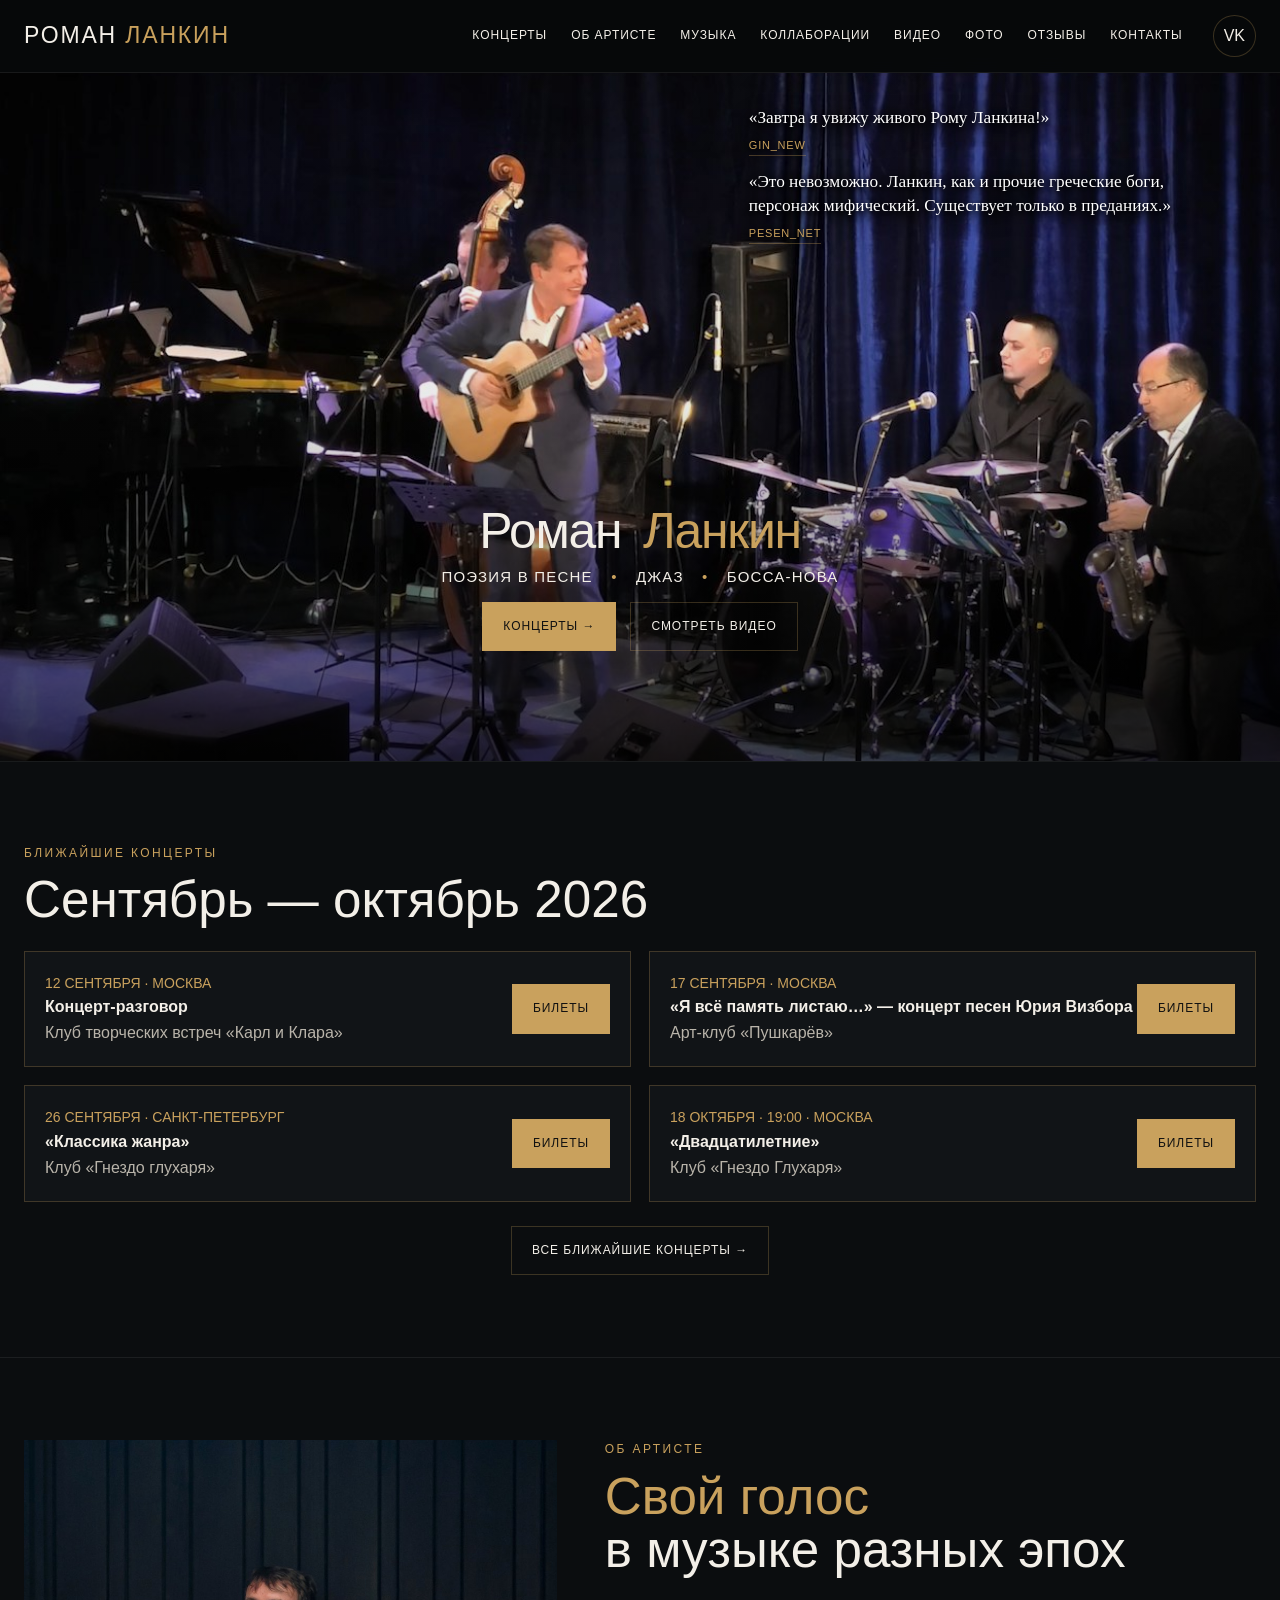
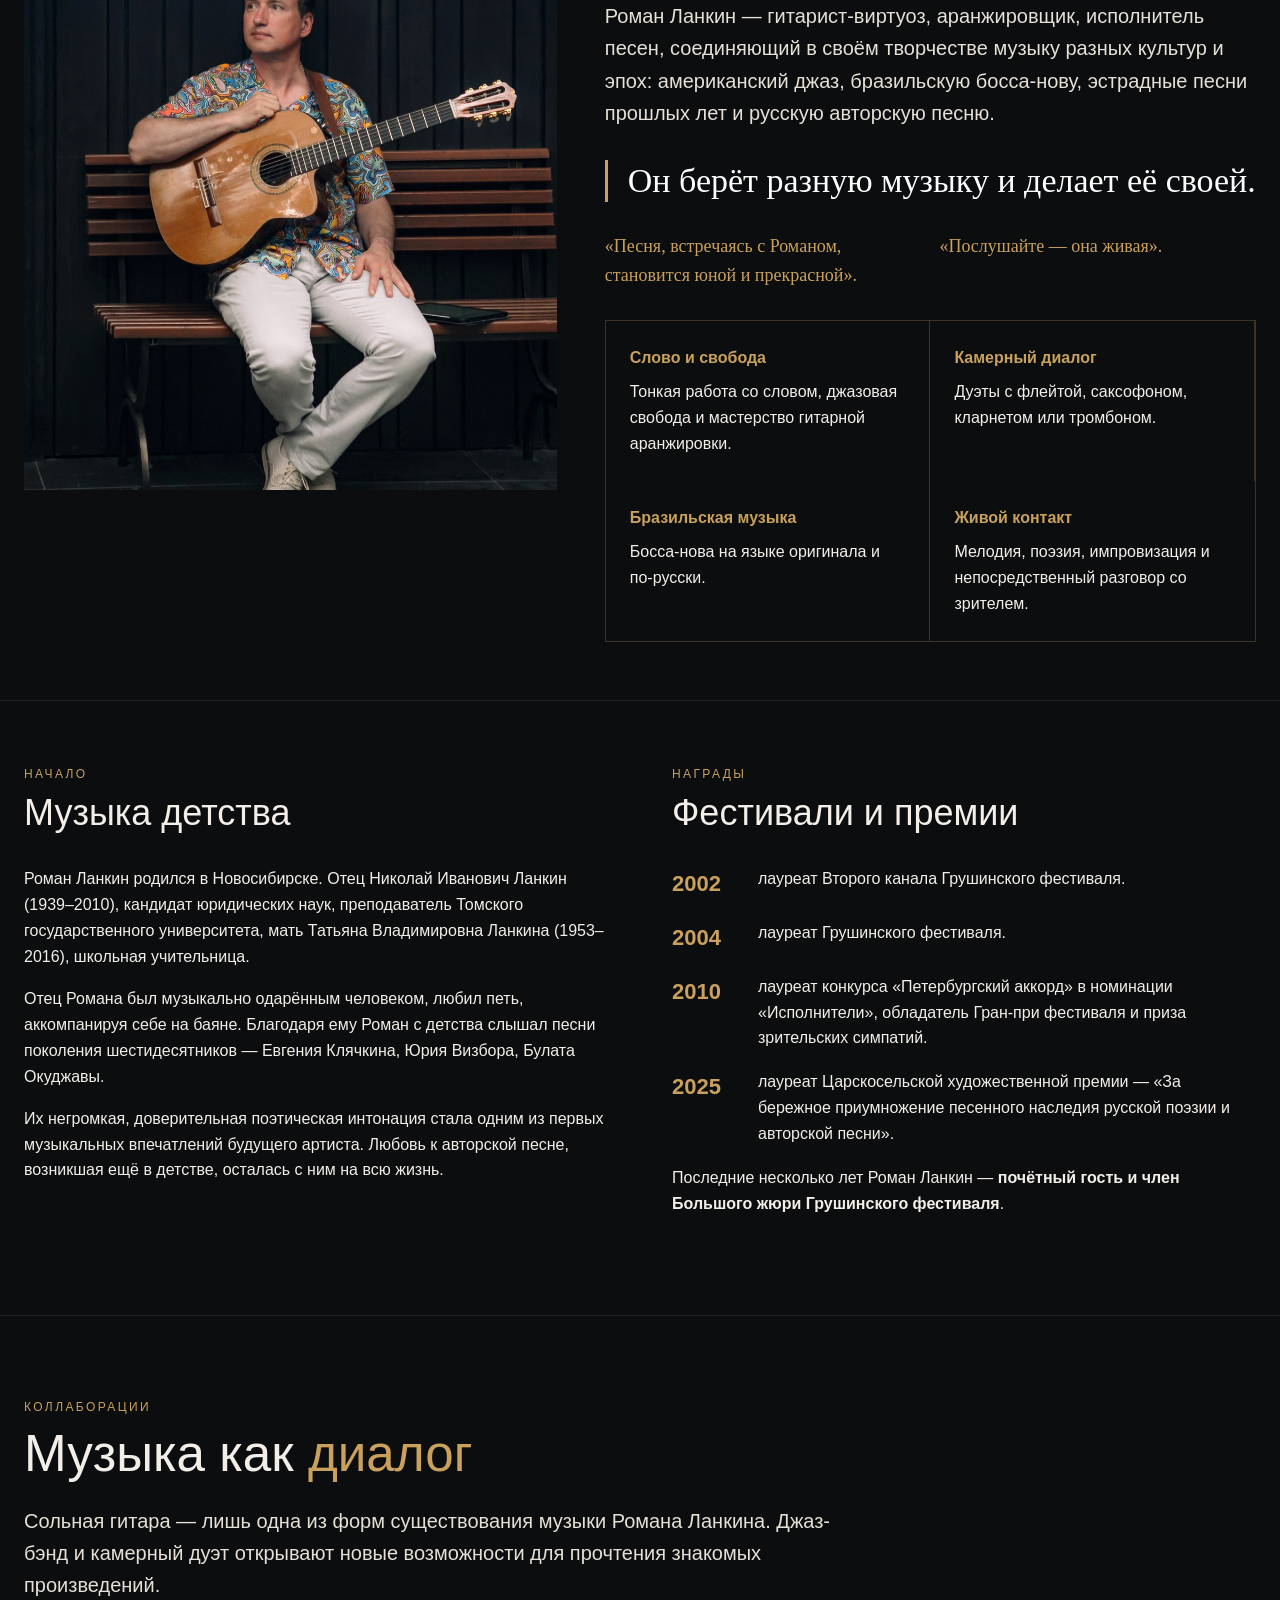
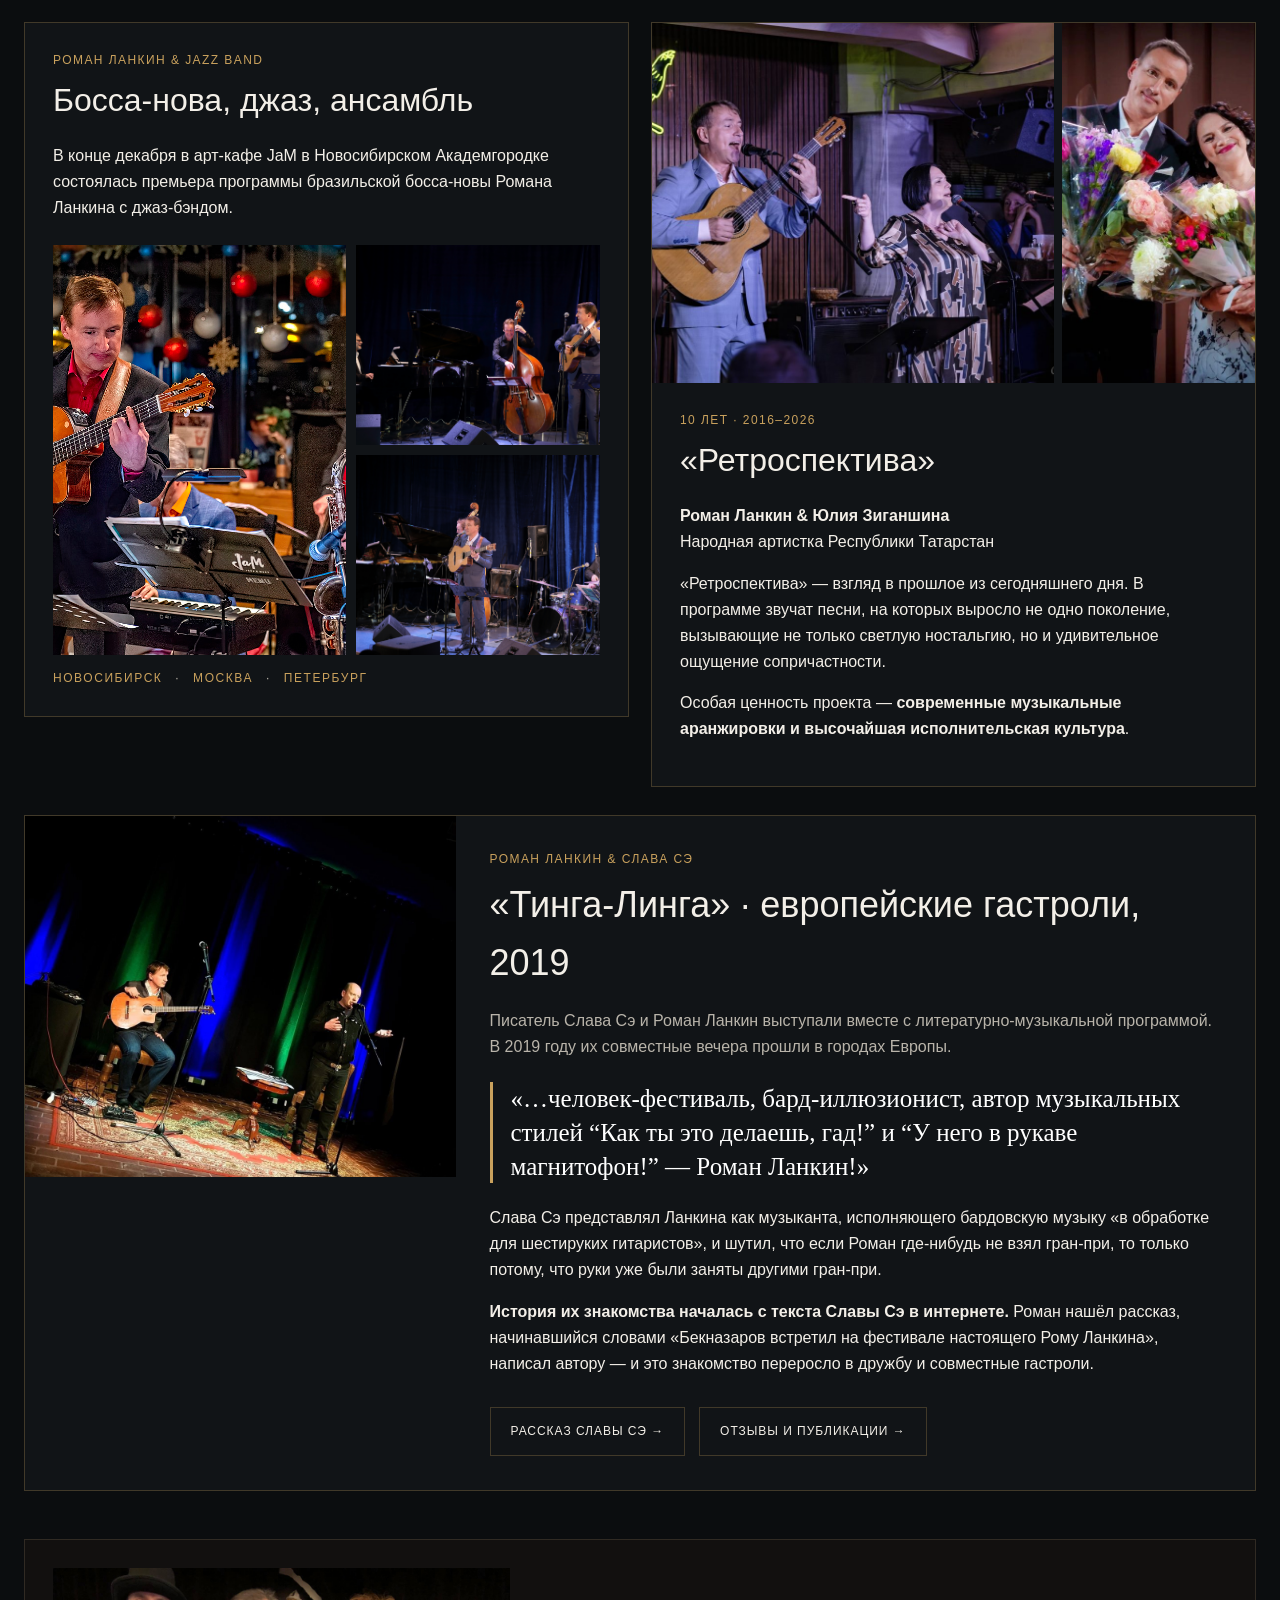
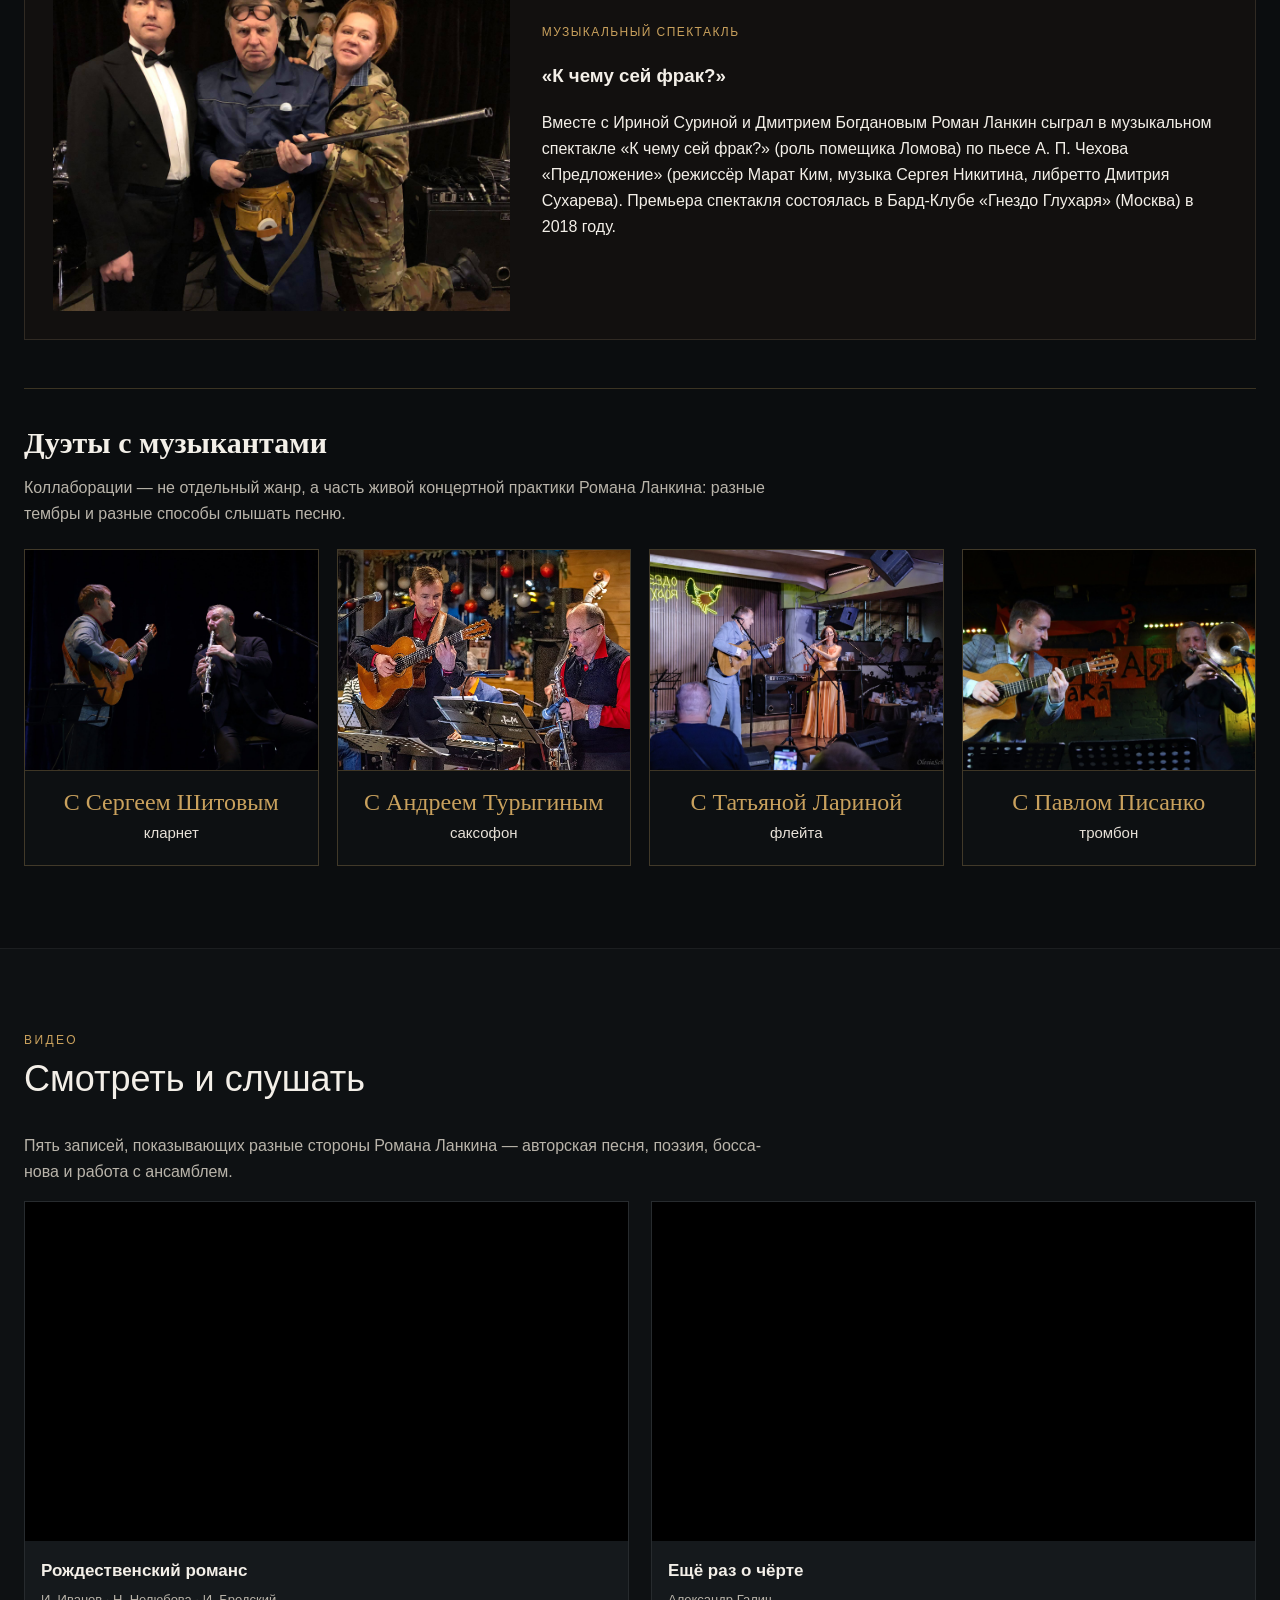
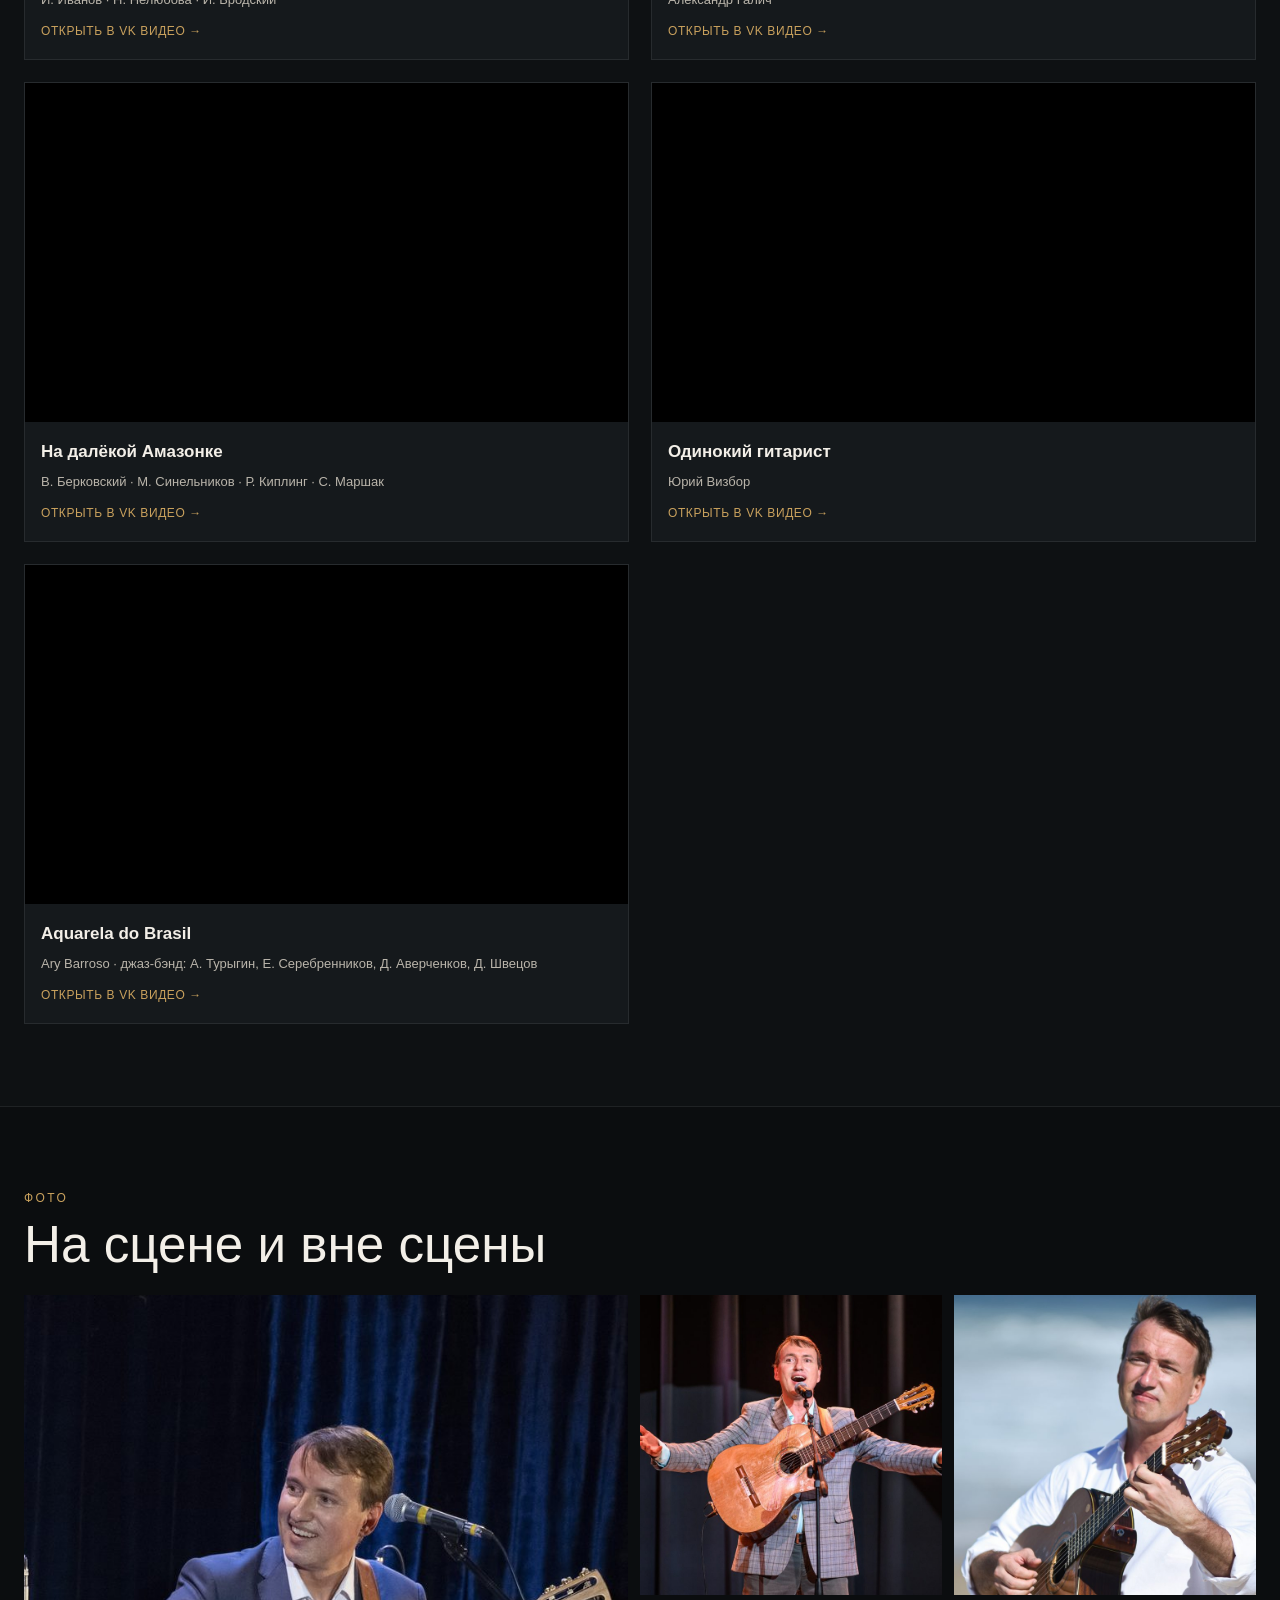
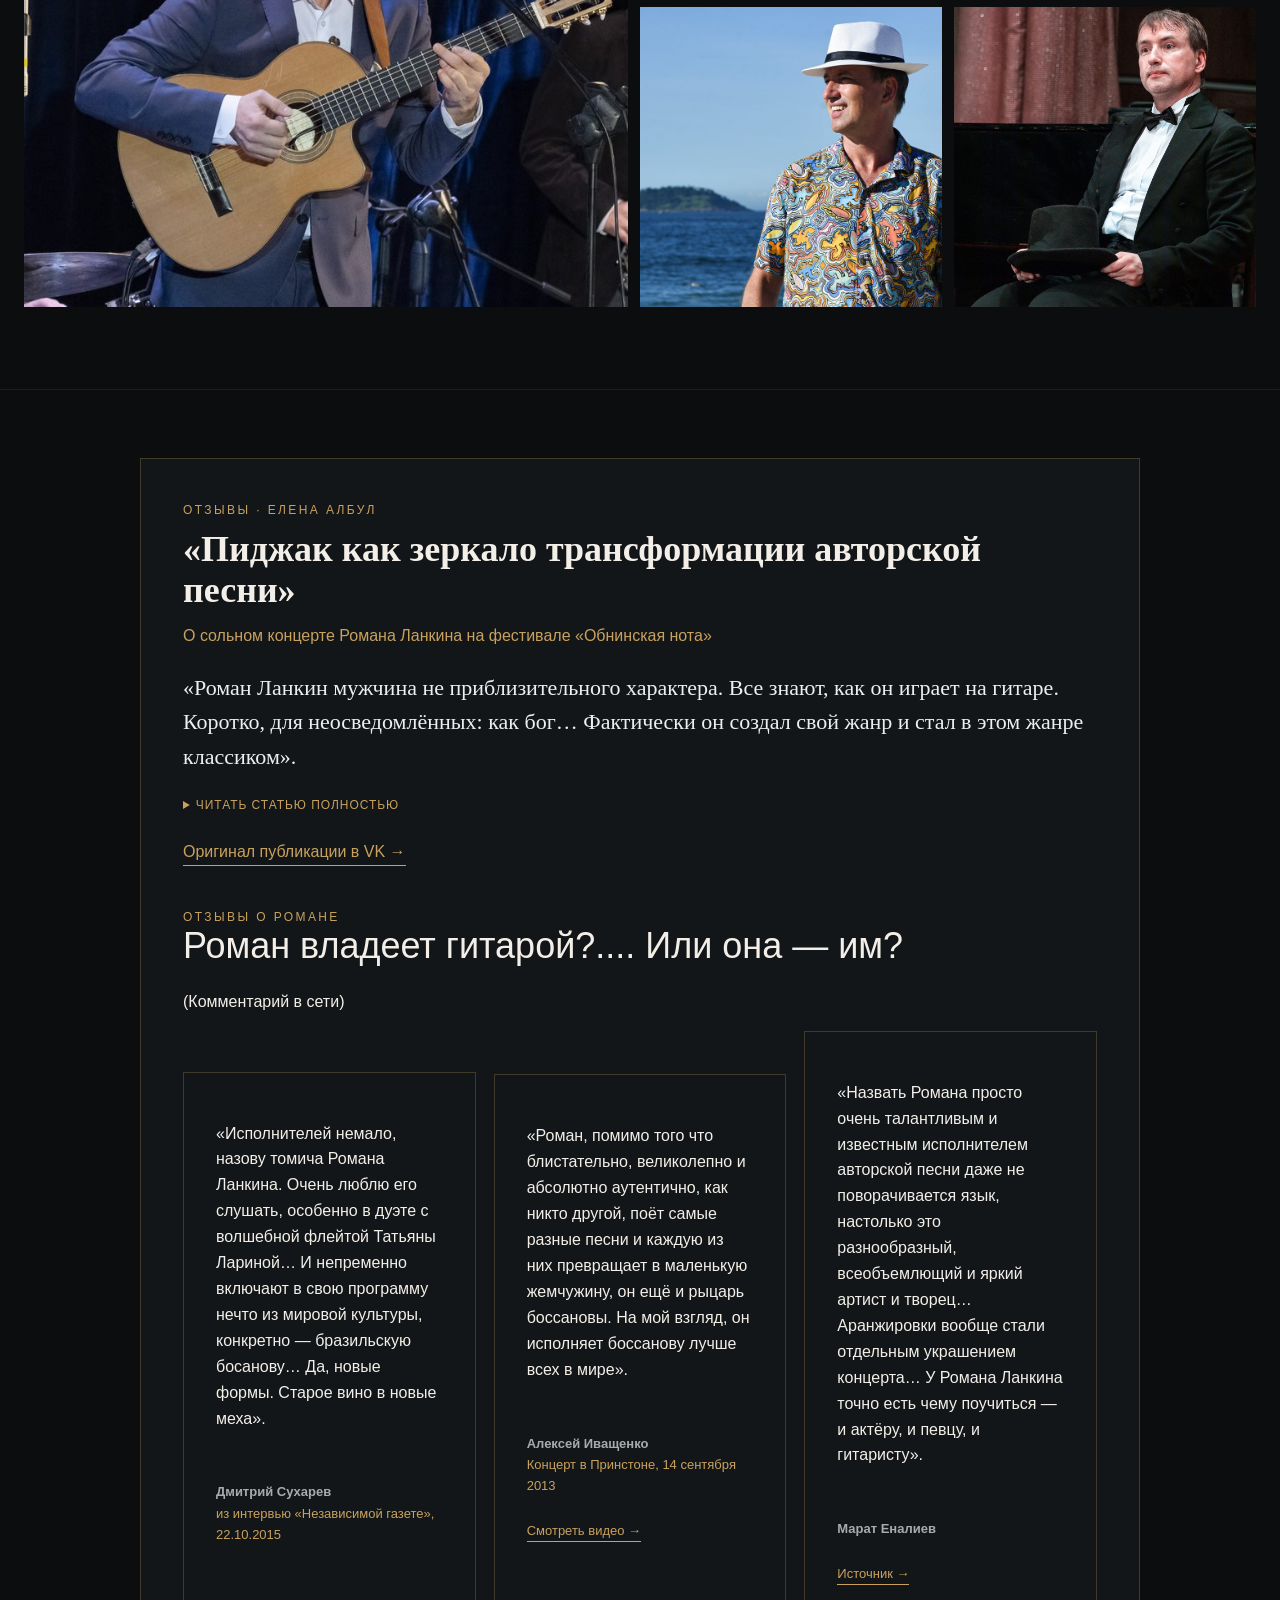
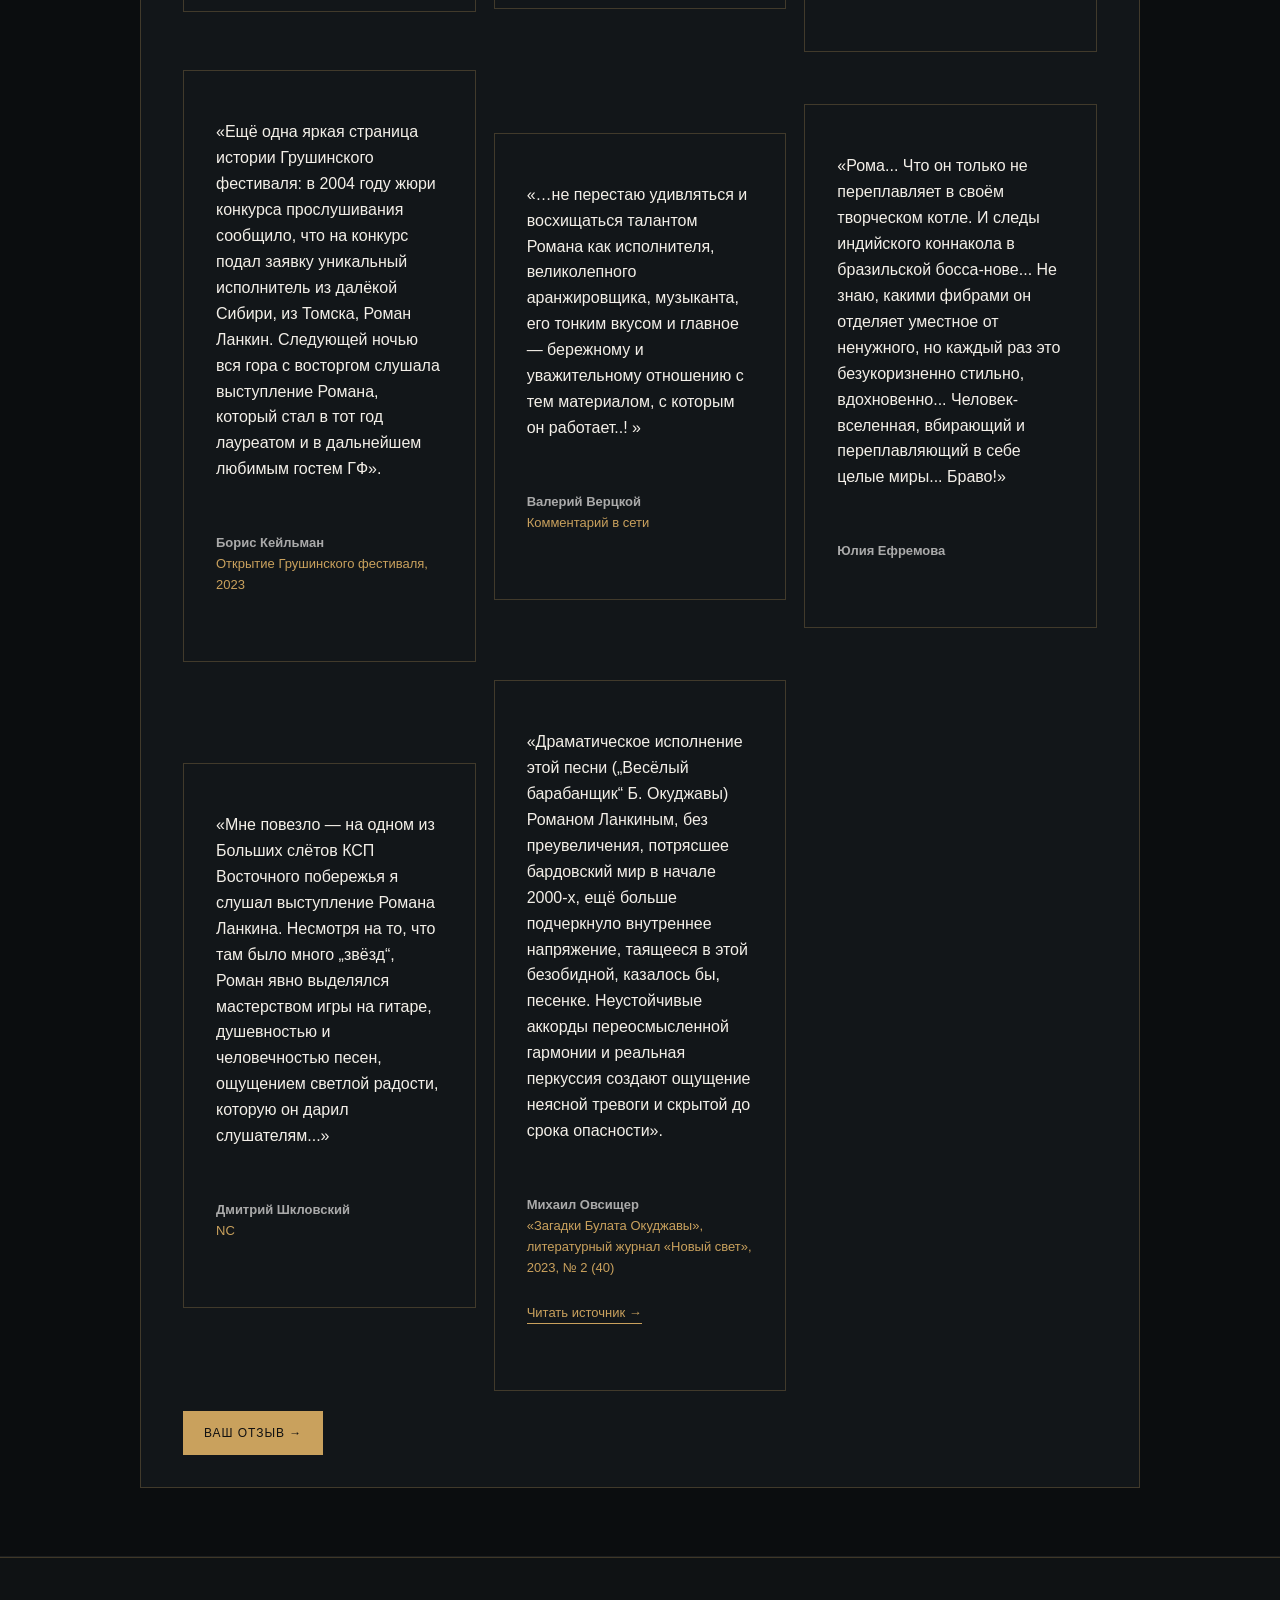
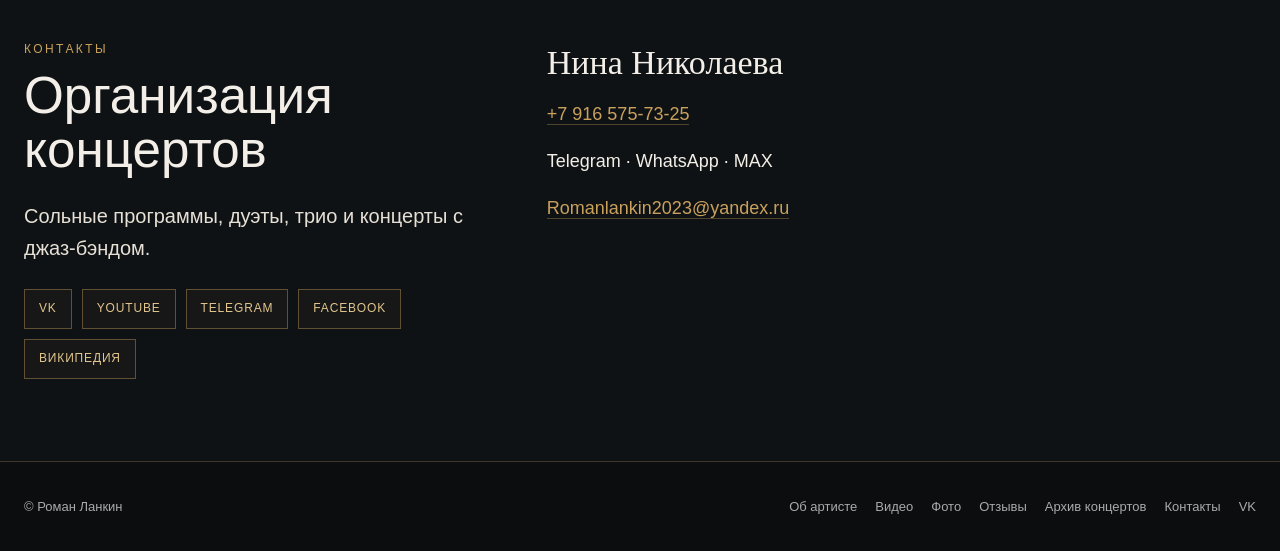
==== index.html @ 7b5900af "Fix initial hero review position" ====
<!doctype html>
<html lang="ru">
<head>
<meta charset="utf-8">
<meta name="viewport" content="width=device-width, initial-scale=1">
<title>Роман Ланкин — официальный сайт</title>
<meta name="description" content="Роман Ланкин — гитарист-виртуоз, аранжировщик, певец и джазовый вокалист. Авторская песня, джаз, босса-нова.">
<style>
:root{--bg:#0b0d0f;--bg2:#121619;--text:#f3efe8;--muted:#b9b4aa;--gold:#c9a15d;--line:rgba(201,161,93,.26);--max:1320px}
*{box-sizing:border-box} html{scroll-behavior:smooth} body{margin:0;background:var(--bg);color:var(--text);font-family:Inter,Arial,sans-serif;line-height:1.62}
a{color:inherit;text-decoration:none} .wrap{width:min(var(--max),calc(100% - 48px));margin:auto}
header{position:sticky;top:0;z-index:30;background:rgba(7,9,10,.94);backdrop-filter:blur(10px);border-bottom:1px solid rgba(255,255,255,.07)}
.nav{height:72px;display:flex;align-items:center;gap:30px} .brand{font-size:23px;letter-spacing:.08em;white-space:nowrap} .brand b{color:var(--gold);font-weight:500}
nav{display:flex;gap:24px;margin-left:auto;align-items:center;font-size:12px;text-transform:uppercase;letter-spacing:.08em} nav a:hover{color:var(--gold)} .vk{border:1px solid var(--line);padding:7px 10px;border-radius:50%}
.menu{display:none;margin-left:auto;background:none;border:1px solid var(--line);color:white;padding:8px 10px}
.hero{min-height:690px;position:relative;overflow:hidden;display:flex;align-items:center;background:#080a0b}.hero-slides{position:absolute;inset:0;z-index:0}.hero-slide{position:absolute;inset:0;background-size:cover;background-position:center 24%;background-repeat:no-repeat;opacity:0;transition:opacity 1.6s ease}.hero-slide.active{opacity:1}.hero:after{content:"";position:absolute;inset:0;z-index:1;background:linear-gradient(90deg,rgba(0,0,0,.82) 0%,rgba(0,0,0,.48) 34%,rgba(0,0,0,.04) 72%,rgba(0,0,0,.16) 100%);pointer-events:none}
.hero-inner{position:relative;z-index:2;padding:110px 0 70px;max-width:620px} .kicker,.eyebrow{text-transform:uppercase;letter-spacing:.2em;color:var(--gold);font-size:12px}
h1{font-size:clamp(60px,8vw,126px);line-height:.82;margin:18px 0 28px;font-weight:300;letter-spacing:-.04em} h1 span{display:block;color:var(--gold);font-weight:500}
.genres{font-size:19px;letter-spacing:.08em;text-transform:uppercase} .genres i{font-style:normal;color:var(--gold);margin:0 13px}
.actions{display:flex;gap:14px;margin-top:30px;flex-wrap:wrap} .btn{padding:14px 20px;border:1px solid var(--line);text-transform:uppercase;font-size:12px;letter-spacing:.08em} .btn.primary{background:var(--gold);color:#111;border-color:var(--gold)}
section{padding:82px 0;border-bottom:1px solid rgba(255,255,255,.07)} .section-title{font-size:clamp(38px,4vw,66px);line-height:1.04;font-weight:300;margin:10px 0 24px} .section-title b{color:var(--gold);font-weight:500}
.about-grid{display:grid;grid-template-columns:.9fr 1.1fr;gap:64px;align-items:start} .portrait img{width:100%;max-height:780px;object-fit:cover;object-position:center}
.lead{font-size:20px;color:#e6e0d6} .bigquote{font-family:Georgia,serif;font-size:34px;line-height:1.25;margin:30px 0;color:#fff;border-left:3px solid var(--gold);padding-left:20px}
.miniquotes{display:grid;grid-template-columns:1fr 1fr;gap:18px;color:var(--gold);font-family:Georgia,serif;font-size:18px}
.features{display:grid;grid-template-columns:repeat(4,1fr);gap:0;margin-top:46px;border:1px solid var(--line)} .feature{padding:24px;border-right:1px solid var(--line)} .feature:last-child{border:0} .feature strong{display:block;color:var(--gold);margin-bottom:8px}
.bio-awards{display:grid;grid-template-columns:1fr 1fr;gap:64px} .bio-awards h3,.media h2,.reviews h2{font-size:36px;font-weight:300;margin:0 0 24px} .award{display:grid;grid-template-columns:72px 1fr;gap:14px;margin:18px 0} .award b{font-size:22px;color:var(--gold)}
.media{background:#0e1113} .video-grid{display:grid;grid-template-columns:repeat(3,1fr);gap:20px} .video-card{background:#15191c;border:1px solid rgba(255,255,255,.08)} video{width:100%;aspect-ratio:16/9;background:#000;display:block} .video-meta{padding:16px} .video-meta strong{display:block;font-size:17px} .video-meta span{color:var(--muted);font-size:13px}
.gallery{display:grid;grid-template-columns:2fr 1fr 1fr;grid-auto-rows:300px;gap:12px} .gallery figure{margin:0;overflow:hidden;background:#111} .gallery figure:nth-child(1){grid-row:span 2} .gallery img{width:100%;height:100%;object-fit:cover;transition:.3s} .gallery img:hover{transform:scale(1.02)}
.review-card{max-width:1000px;margin:auto;background:#121619;border:1px solid var(--line);padding:42px} .review-card h3{font-family:Georgia,serif;font-size:36px;line-height:1.15;margin:8px 0 12px} .byline{color:var(--gold);margin-bottom:22px} .review-lead{font-family:Georgia,serif;font-size:22px;line-height:1.55;color:#eee}
details{margin-top:22px} summary{cursor:pointer;color:var(--gold);text-transform:uppercase;letter-spacing:.08em;font-size:12px} .article{margin-top:26px;color:#d7d2ca} .article p{margin:0 0 18px}
.source{display:inline-block;margin-top:24px;color:var(--gold);border-bottom:1px solid var(--gold)}
footer{padding:34px 0;color:#aaa;font-size:13px} .foot{display:flex;gap:24px;justify-content:space-between;align-items:center;flex-wrap:wrap} .footnav{display:flex;gap:18px;flex-wrap:wrap}
@media(max-width:900px){nav{display:none;position:absolute;top:72px;left:0;right:0;background:#0b0d0f;padding:24px;flex-direction:column;align-items:flex-start}nav.open{display:flex}.menu{display:block}.vk{display:none}.hero{min-height:610px;background-position:58% center}.about-grid,.bio-awards{grid-template-columns:1fr}.features{grid-template-columns:1fr 1fr}.feature{border-bottom:1px solid var(--line)}.video-grid{grid-template-columns:1fr}.gallery{grid-template-columns:1fr 1fr;grid-auto-rows:220px}.gallery figure:nth-child(1){grid-row:span 1;grid-column:span 2}}
@media(max-width:560px){.wrap{width:min(100% - 28px,var(--max))}.hero{min-height:580px}.hero-inner{padding-bottom:48px}h1{font-size:64px}.genres{font-size:14px}.about-grid{gap:32px}.features{grid-template-columns:1fr}.miniquotes{grid-template-columns:1fr}.review-card{padding:24px}.review-card h3{font-size:28px}.gallery{grid-template-columns:1fr;grid-auto-rows:260px}.gallery figure:nth-child(1){grid-column:auto}}

/* Added 2026-08-26: expanded collaborations and booking contacts */
.duo-section{margin-top:36px;padding-top:30px;border-top:1px solid var(--line)}
.duo-title{font-family:Georgia,serif;font-size:30px;margin:0 0 8px}.duo-lead{color:var(--muted);max-width:800px;margin:0 0 22px}
.duo-grid{display:grid;grid-template-columns:repeat(3,1fr);gap:18px}.duo-card{border:1px solid var(--line);background:#111417;overflow:hidden}.duo-card img{width:100%;aspect-ratio:4/3;object-fit:cover;display:block}.duo-card .duo-copy{padding:18px 20px 20px;background:#0d1012;border-top:1px solid var(--line);text-align:center}.duo-card h4{font:24px Georgia,serif;margin:0 0 5px;color:var(--gold);font-weight:400}.duo-card p{margin:0;color:#e7e1d8;font-size:15px}
.contact-band{border-top:1px solid var(--line);border-bottom:1px solid var(--line);background:#0f1214}.contact-grid{display:grid;grid-template-columns:.8fr 1.2fr;gap:50px;align-items:start}.contact-name{font:34px Georgia,serif;margin:4px 0 14px}.contact-list{font-size:18px}.contact-list a{color:var(--gold);border-bottom:1px solid rgba(201,161,93,.35)}
@media(max-width:800px){.duo-grid,.contact-grid{grid-template-columns:1fr}}
@media(max-width:800px){.theatre-collab>div{grid-template-columns:1fr!important}}

/* Hero: keep face unobstructed */
.hero-content{left:50%;right:auto;top:auto;bottom:7%;transform:translateX(-50%);max-width:none;width:min(1180px,88vw);text-align:center;align-items:center}
.hero h1{font-size:clamp(44px,4.8vw,76px);line-height:1;white-space:nowrap;margin:0 0 16px}
.hero .sub{font-size:clamp(14px,1.25vw,20px);white-space:nowrap}
.hero .actions{justify-content:center}
.hero-slide:nth-child(1) img{object-position:center 43%}
.hero-slide:nth-child(2) img{object-position:center 42%}
.hero-slide:nth-child(3) img{object-position:center 38%}
.hero-slide:nth-child(4) img{object-position:center 38%}
.hero-slide:nth-child(5) img{object-position:center 39%}
.hero-slide:nth-child(6) img{object-position:center 40%}
@media(max-width:900px){.hero-content{bottom:6%;width:92vw}.hero h1{font-size:clamp(36px,9vw,58px);white-space:normal}.hero .sub{white-space:normal}.hero-slide img{object-position:center center!important}}

/* FINAL HERO FIX */
.hero-content{
  left:50% !important;
  right:auto !important;
  top:auto !important;
  bottom:4% !important;
  transform:translateX(-50%) !important;
  width:min(1250px,92vw) !important;
  max-width:none !important;
  text-align:center !important;
  align-items:center !important;
}
.hero-content h1{
  font-size:clamp(42px,4.2vw,68px) !important;
  line-height:1 !important;
  margin:0 0 14px !important;
  white-space:nowrap !important;
  letter-spacing:-.025em !important;
}
.hero-content h1 span{
  display:inline !important;
  margin-left:.16em !important;
}
.hero-content .sub{
  margin-top:0 !important;
  white-space:nowrap !important;
}
.hero-content .actions{
  justify-content:center !important;
  margin-top:18px !important;
}
@media(max-width:700px){
  .hero-content{bottom:3% !important;width:94vw !important}
  .hero-content h1{font-size:clamp(34px,9vw,50px) !important}
  .hero-content .sub{white-space:normal !important}
}


/* HERO LAYOUT — corrected against actual .hero-inner markup */
.hero{align-items:flex-end !important;}
.hero:after{background:linear-gradient(180deg,rgba(0,0,0,.06) 0%,rgba(0,0,0,.08) 48%,rgba(0,0,0,.72) 100%) !important;}
.hero-inner{
  position:relative !important;
  z-index:2 !important;
  max-width:none !important;
  width:100% !important;
  padding:0 0 28px !important;
  margin:0 auto !important;
  text-align:center !important;
}
.hero-inner h1{
  font-size:clamp(44px,3.9vw,64px) !important;
  line-height:1 !important;
  margin:0 0 10px !important;
  font-weight:300 !important;
  letter-spacing:-.025em !important;
  white-space:nowrap !important;
}
.hero-inner h1 span{
  display:inline !important;
  color:var(--gold) !important;
  font-weight:500 !important;
  margin-left:.18em !important;
}
.hero-inner .genres{font-size:15px !important;line-height:1.35 !important;}
.hero-inner .actions{justify-content:center !important;margin-top:14px !important;}
.hero-slide:nth-child(1){background-position:center 34% !important;}
.hero-slide:nth-child(2){background-position:center 36% !important;}
.hero-slide:nth-child(3){background-position:center 32% !important;}
.hero-slide:nth-child(4){background-position:center 34% !important;}
.hero-slide:nth-child(5){background-position:center 34% !important;}
.hero-slide:nth-child(6){background-position:center 34% !important;}
@media(max-width:900px){
  .hero-inner{padding-bottom:24px !important;}
  .hero-inner h1{font-size:clamp(38px,7vw,56px) !important;white-space:nowrap !important;}
}
@media(max-width:620px){
  .hero-inner h1{font-size:clamp(31px,9vw,44px) !important;}
  .hero-inner .genres{font-size:12px !important;}
  .hero-inner .actions{gap:8px !important;}
  .hero-inner .btn{padding:11px 13px !important;font-size:10px !important;}
}


/* Individual hero slide adjustments */
.hero-slide:nth-child(2){background-position:center 34% !important;}
.hero-slide:nth-child(3){background-position:center 42% !important;}
.hero-slide:nth-child(5){background-position:center 34% !important;}


/* FINAL individual crop corrections */
.hero-slide:nth-child(2){
  background-size:92% auto !important;
  background-repeat:no-repeat !important;
  background-position:center 58% !important;
  background-color:#090b0d !important;
}
.hero-slide:nth-child(3){
  background-size:cover !important;
  background-position:center center !important;
}
.hero-slide:nth-child(5){
  background-size:92% auto !important;
  background-repeat:no-repeat !important;
  background-position:center 58% !important;
  background-color:#090b0d !important;
}


/* V6: exact requested crop corrections */
.hero-slide:nth-child(2){
  background-size:94% auto !important;
  background-position:center 0% !important;
  background-repeat:no-repeat !important;
  background-color:#080a0b !important;
}
.hero-slide:nth-child(3){
  background-size:100% auto !important;
  background-position:center 8% !important;
  background-repeat:no-repeat !important;
  background-color:#080a0b !important;
}
.hero-slide:nth-child(5){
  background-size:94% auto !important;
  background-position:center 0% !important;
  background-repeat:no-repeat !important;
  background-color:#080a0b !important;
}


/* V7: final vertical tuning */
.hero-slide:nth-child(3){
  background-position:center 52% !important;
}
.hero-slide:nth-child(5){
  background-position:center 16% !important;
}


/* V9: compact vertical rhythm — slideshow untouched */
#about{padding-bottom:58px}
#about .about-grid{gap:48px}
#about .portrait img{max-height:650px}
.about-features .features{margin-top:34px}
#about + section{padding-top:64px}
.reviews{padding-top:68px;padding-bottom:68px}
.more-reviews{margin-top:42px !important}
.more-reviews .review-card{padding:32px}
@media(max-width:900px){
  #about .portrait img{max-height:none}
  .about-features .features{margin-top:28px}
}


.artist-socials{display:flex;flex-wrap:wrap;gap:10px;margin-top:24px}
.artist-socials a{display:inline-flex;align-items:center;min-height:40px;padding:8px 14px;border:1px solid rgba(201,161,93,.42);color:#e2c58d;text-decoration:none;font-size:12px;letter-spacing:.07em;text-transform:uppercase;background:rgba(201,161,93,.04)}
.artist-socials a:hover{border-color:#c9a15d;background:rgba(201,161,93,.12);color:#fff}


/* VK Video showcase */
.vk-video-grid{grid-template-columns:repeat(2,minmax(0,1fr));gap:22px}
.vk-video-grid .video-card{overflow:hidden}
.vk-video-grid iframe{width:100%;aspect-ratio:16/9;border:0;background:#000;display:block}
.vk-video-grid .video-card.featured{grid-column:span 2}
.vk-video-grid .video-meta span{display:block;margin-top:5px}
.video-link{display:inline-block;margin-top:12px;color:var(--gold);font-size:12px;letter-spacing:.05em;text-transform:uppercase}
@media(max-width:800px){.vk-video-grid{grid-template-columns:1fr}.vk-video-grid .video-card.featured{grid-column:auto}}


.vk-video-grid .video-card{grid-column:auto !important}


/* Hero slideshow: linked audience comments */
.hero-reviews{
  position:absolute;z-index:3;right:3.2%;bottom:11px;
  width:min(540px,40vw);display:grid;gap:10px;
  transition:opacity .35s ease;
}
.hero-review-card{
  padding:15px 21px 14px;
  background:rgba(8,10,12,.72);
  border:1px solid rgba(201,161,93,.48);
  box-shadow:0 8px 30px rgba(0,0,0,.20);
  backdrop-filter:blur(3px);
}
.hero-review-text{
  font-family:Georgia,serif;font-size:18px;line-height:1.38;color:#f3efe7;
}
.hero-review-card a{
  display:inline-block;margin-top:9px;color:var(--gold);
  font-size:11px;letter-spacing:.07em;text-transform:uppercase;
  border-bottom:1px solid rgba(201,161,93,.35);
}
@media(max-width:900px){
  .hero-reviews{right:3%;bottom:11px;width:min(430px,52vw)}
  .hero-review-card{padding:12px 15px}
  .hero-review-text{font-size:15px;line-height:1.34}
}
@media(max-width:620px){
  .hero-reviews{bottom:11px;right:4%;width:68vw;gap:7px}
  .hero-review-card{padding:9px 10px}
  .hero-review-text{font-size:12px;line-height:1.3}
  .hero-review-card a{font-size:9px;margin-top:5px}
}

/* V19: denser information layout without crowding */
.concert-list,#concerts .wrap>div[style*="max-width:900px"]{display:grid;grid-template-columns:repeat(2,minmax(0,1fr));gap:18px;max-width:none!important}
#about .about-grid{grid-template-columns:.9fr 1.1fr;align-items:start}
#about .about-features{width:auto;margin:30px 0 0}
#about .about-features .features{grid-template-columns:repeat(2,minmax(0,1fr));margin-top:0}
#about .about-features .feature{min-height:132px}
.collab-grid{align-items:start}
.collab-grid .concert-gallery{grid-template-columns:1.2fr 1fr;grid-template-rows:repeat(2,minmax(0,1fr));height:410px}
.collab-grid .concert-gallery img{height:100%}
.collab-grid .concert-gallery img:first-child{grid-row:1 / 3}
#collabs>.slava-story,#collabs>.theatre-collab,#collabs>.duo-section{width:min(var(--max),calc(100% - 48px));margin-left:auto!important;margin-right:auto!important}
@media(max-width:900px){
  .concert-list,#concerts .wrap>div[style*="max-width:900px"]{grid-template-columns:1fr}
  #about .about-features .features{grid-template-columns:1fr 1fr}
}
@media(max-width:560px){
  #about .about-features .features{grid-template-columns:1fr}
  .collab-grid .concert-gallery{grid-template-columns:1fr;height:auto}
  .collab-grid .concert-gallery img,.collab-grid .concert-gallery img:first-child{height:auto;grid-row:auto}
  #collabs>.slava-story,#collabs>.theatre-collab,#collabs>.duo-section{width:min(100% - 28px,var(--max))}
}

</style>
<style>.collab-grid{display:grid;grid-template-columns:1fr 1fr;gap:22px}.collab-card{border:1px solid var(--line);background:#111417;overflow:hidden}.collab-copy{padding:28px}.collab-copy h3{font-size:32px;font-weight:300;margin:5px 0 15px}.collab-meta{color:var(--gold);text-transform:uppercase;letter-spacing:.12em;font-size:12px}.timeline{border-top:1px solid var(--line);margin-top:20px;padding-top:12px}.timeline b{color:var(--gold)}.concert-gallery{display:grid;grid-template-columns:repeat(3,1fr);gap:10px;margin-top:24px}.concert-gallery img{width:100%;height:230px;object-fit:cover;display:block}.city-line{margin-top:14px;color:var(--gold);text-transform:uppercase;letter-spacing:.13em;font-size:12px}.city-line span{white-space:nowrap}.city-line span+span:before{content:" · ";color:var(--muted);margin:0 8px}@media(max-width:760px){.concert-gallery{grid-template-columns:1fr}.concert-gallery img{height:auto}}.retro-pair{display:grid;grid-template-columns:1.35fr .65fr;gap:8px}.retro-pair img{width:100%;height:360px;object-fit:cover}@media(max-width:900px){.collab-grid{grid-template-columns:1fr}}@media(max-width:560px){.retro-pair{grid-template-columns:1fr}.retro-pair img{height:280px}}</style><style>
.slava-story{margin-top:28px;border:1px solid var(--line);background:#111417;display:grid;grid-template-columns:.7fr 1.3fr;overflow:hidden;align-items:start}
.slava-story img{width:100%;height:auto;max-height:520px;object-fit:contain;object-position:center top;background:#090b0c;display:block}
.slava-copy{padding:34px}.slava-copy h3{font-size:36px;font-weight:300;margin:6px 0 14px}
.slava-quote{font-family:Georgia,serif;font-size:25px;line-height:1.35;color:#fff;border-left:3px solid var(--gold);padding-left:18px;margin:22px 0}
.slava-small{color:var(--muted)}
@media(max-width:800px){.slava-story{grid-template-columns:1fr}.slava-story img{max-height:none;width:100%;height:auto;object-fit:contain}}
</style>
<style>
/* V20: full responsive layout for phones and tablets */
html,body{max-width:100%;overflow-x:hidden}
img,video,iframe{max-width:100%}
.menu{min-width:44px;min-height:44px;align-items:center;justify-content:center;font-size:21px;line-height:1;cursor:pointer}

@media(max-width:900px){
  .nav{height:64px}
  nav{top:64px;max-height:calc(100vh - 64px);overflow-y:auto;gap:0;padding:10px 24px 18px;border-bottom:1px solid var(--line);box-shadow:0 18px 34px rgba(0,0,0,.42)}
  nav.open{display:flex}
  nav a{width:100%;min-height:46px;display:flex;align-items:center;border-bottom:1px solid rgba(255,255,255,.07);font-size:13px}
  nav a:last-child{border-bottom:0}
  .menu{display:inline-flex}
  .concert-list,#concerts .wrap>div[style*="max-width:900px"]{grid-template-columns:1fr}
  #about .about-grid,.bio-awards,.collab-grid,.contact-grid{grid-template-columns:1fr}
  .collab-grid{gap:24px}
  .slava-story{grid-template-columns:1fr}
  .duo-grid{grid-template-columns:1fr}
  .theatre-collab>div{grid-template-columns:1fr!important}
}

@media(max-width:720px){
  body{font-size:16px;line-height:1.55}
  .wrap{width:min(100% - 28px,var(--max))}
  .brand{font-size:18px;letter-spacing:.06em}
  .vk{display:none}
  .hero{display:block;min-height:0!important;padding:0 0 30px;overflow:hidden}
  .hero-slides{height:360px;bottom:auto}
  .hero:after{height:360px;bottom:auto;background:linear-gradient(180deg,rgba(0,0,0,.08) 40%,rgba(0,0,0,.58) 100%)}
  body .hero .hero-slide{background-size:cover!important;background-position:center center!important}
  .hero-reviews{position:relative;inset:auto;width:calc(100% - 28px);margin:360px auto 18px;gap:8px}
  .hero-review-card{padding:13px 15px 12px}
  .hero-review-text{font-size:15px;line-height:1.35}
  .hero-review-card a{font-size:10px;margin-top:6px}
  .hero-inner{padding:0;max-width:none;text-align:center}
  .hero h1{font-size:clamp(42px,14vw,58px);line-height:.98;white-space:normal;margin:0 0 14px}
  .hero h1 span{display:block}
  .genres{font-size:12px;line-height:1.7;letter-spacing:.06em}
  .genres i{margin:0 7px}
  .hero .actions{display:grid;grid-template-columns:1fr 1fr;gap:10px;margin-top:18px}
  .hero .btn{text-align:center;padding:12px 10px;display:flex;align-items:center;justify-content:center}
  section{padding:52px 0}
  .section-title{font-size:clamp(34px,10vw,48px);line-height:1.08;margin-bottom:20px;overflow-wrap:anywhere}
  .lead{font-size:18px}
  .bigquote{font-size:28px;margin:24px 0}
  .about-grid{gap:28px}
  #about .portrait img{width:100%;height:auto;max-height:none;object-fit:contain}
  #about .about-features{margin-top:24px}
  #about .about-features .features{grid-template-columns:1fr}
  #about .about-features .feature{min-height:0;padding:20px}
  .features{grid-template-columns:1fr;margin-top:28px}
  .feature{border-right:0;border-bottom:1px solid var(--line)}
  .feature:last-child{border-bottom:0}
  .miniquotes{grid-template-columns:1fr;gap:10px}
  .bio-awards{gap:38px}
  .bio-awards h3,.media h2,.reviews h2{font-size:30px}
  #concerts .wrap>div[style*="max-width:900px"]>div{flex-direction:column;align-items:stretch!important;padding:18px!important}
  #concerts .btn{width:100%;text-align:center;margin-top:4px}
  .collab-copy{padding:22px}
  .collab-copy h3{font-size:28px}
  .concert-gallery{grid-template-columns:1fr 1fr;grid-auto-rows:190px}
  .concert-gallery img{height:100%}
  .retro-pair img{height:300px}
  #collabs>.slava-story,#collabs>.theatre-collab,#collabs>.duo-section{width:min(100% - 28px,var(--max))}
  .slava-copy{padding:22px}
  .slava-copy h3{font-size:30px;line-height:1.15}
  .slava-quote{font-size:22px}
  .theatre-collab{padding:20px!important}
  .theatre-collab h3{font-size:28px}
  .duo-title{font-size:28px}
  .duo-card h4{font-size:22px}
  .video-grid,.vk-video-grid{grid-template-columns:1fr}
  .vk-video-grid .video-card.featured{grid-column:auto}
  .gallery{grid-template-columns:1fr;grid-auto-rows:auto;gap:10px}
  .gallery figure,.gallery figure:nth-child(1){grid-column:auto;grid-row:auto}
  .gallery img{height:auto;max-height:520px;object-fit:cover}
  .review-card{max-width:none;padding:24px}
  .review-card h3{font-size:28px;line-height:1.18}
  .review-lead{font-size:19px;line-height:1.48}
  .more-reviews .review-card{padding:22px}
  #reviews .more-reviews>div[style*="display:grid"]{grid-template-columns:1fr!important}
  .article{overflow-wrap:anywhere}
  .contact-grid{gap:28px}
  .contact-name{font-size:29px}
  .contact-list{font-size:16px;overflow-wrap:anywhere}
  .artist-socials a{flex:1 1 145px;justify-content:center;text-align:center}
  .foot{align-items:flex-start}
  .footnav{width:100%;display:grid;grid-template-columns:repeat(2,minmax(0,1fr));gap:10px 18px}
  footer{padding:28px 0}
}

@media(max-width:480px){
  .hero-slides{height:320px}
  .hero:after{height:320px}
  .hero-reviews{margin-top:320px}
  .hero h1{font-size:42px}
  .hero .actions{grid-template-columns:1fr}
  .section-title{font-size:34px}
  .bigquote{font-size:25px}
  .concert-gallery{grid-template-columns:1fr;grid-auto-rows:auto;height:auto!important}
  .concert-gallery img,.collab-grid .concert-gallery img,.collab-grid .concert-gallery img:first-child{height:auto;max-height:420px;grid-row:auto}
  .retro-pair{grid-template-columns:1fr}
  .retro-pair img{height:auto;max-height:420px}
  .slava-quote{font-size:20px}
  .review-card{padding:20px}
  .review-card h3{font-size:25px}
  .more-reviews .review-card{padding:19px}
  .btn{width:100%;text-align:center}
}

.concerts-more{display:flex;justify-content:center;margin-top:24px}
.concerts-more .btn{min-width:250px;text-align:center}
@media(max-width:480px){.concerts-more .btn{width:100%}}

/* V21: always-visible navigation and per-photo review placement */
html{scroll-padding-top:84px}
body{padding-top:72px}
header{position:fixed;top:0;left:0;right:0;z-index:1000}
[id]{scroll-margin-top:84px}

.hero-reviews{
  inset:auto;
  width:min(520px,36vw);
  text-align:left;
  filter:drop-shadow(0 3px 8px rgba(0,0,0,.92));
}
.hero-review-card{
  padding:0;
  background:none;
  border:0;
  box-shadow:none;
  backdrop-filter:none;
}
.hero-review-text{
  font-size:clamp(16px,1.35vw,21px);
  line-height:1.38;
  color:#fff;
  text-shadow:0 2px 5px #000,0 0 14px rgba(0,0,0,.95);
}
.hero-review-card a{
  margin-top:7px;
  text-shadow:0 2px 5px #000,0 0 12px #000;
}
.hero-reviews[data-slide="1"]{right:3.5%;top:5%;width:min(500px,38vw)}
.hero-reviews[data-slide="2"]{left:3.5%;top:8%;width:min(460px,34vw)}
.hero-reviews[data-slide="3"]{left:3.5%;top:7%;width:min(470px,35vw)}
.hero-reviews[data-slide="4"]{right:4%;top:14%;width:min(480px,35vw)}
.hero-reviews[data-slide="5"]{left:3.5%;top:9%;width:min(455px,34vw)}
.hero-reviews[data-slide="6"]{left:4%;top:13%;width:min(440px,32vw)}

.duo-grid{grid-template-columns:repeat(4,minmax(0,1fr))}

@media(max-width:1180px){
  body{padding-top:64px}
  html{scroll-padding-top:76px}
  [id]{scroll-margin-top:76px}
  .nav{height:64px}
  nav{display:none;position:absolute;top:64px;left:0;right:0;max-height:calc(100vh - 64px);overflow-y:auto;background:#0b0d0f;padding:10px 24px 18px;flex-direction:column;align-items:flex-start;gap:0;border-bottom:1px solid var(--line);box-shadow:0 18px 34px rgba(0,0,0,.42)}
  nav.open{display:flex}
  nav a{width:100%;min-height:46px;display:flex;align-items:center;border-bottom:1px solid rgba(255,255,255,.07);font-size:13px}
  nav a:last-child{border-bottom:0}
  .menu{display:inline-flex}
  .vk{display:none}
  .hero-review-text{font-size:16px}
  .duo-grid{grid-template-columns:repeat(2,minmax(0,1fr))}
}

@media(max-width:720px){
  .hero-reviews,
  .hero-reviews[data-slide]{
    position:relative;
    inset:auto;
    transform:none;
    width:calc(100% - 28px);
    margin:360px auto 18px;
    text-align:left;
    filter:none;
  }
  .hero-review-text{font-size:15px;line-height:1.4}
}

@media(max-width:620px){.duo-grid{grid-template-columns:1fr}}
@media(max-width:480px){.hero-reviews,.hero-reviews[data-slide]{margin-top:320px}}
</style>
</head>
<body>
<header><div class="wrap nav">
<a class="brand" href="#top">РОМАН <b>ЛАНКИН</b></a>
<nav id="nav">
<a href="#concerts">Концерты</a>
<a href="#bio">Об артисте</a>
<a href="#music">Музыка</a><a href="#collabs">Коллаборации</a>
<a href="#video">Видео</a>
<a href="#photo">Фото</a>
<a href="#reviews">Отзывы</a>
<a href="#contacts">Контакты</a>
</nav>
<a class="vk" href="https://vk.ru/club7034347" target="_blank" aria-label="ВКонтакте">VK</a>
<button class="menu" id="menuBtn" type="button" aria-label="Открыть меню" aria-controls="nav" aria-expanded="false">☰</button>
</div></header>

<main id="top">
<section class="hero">
<div class="hero-slides" aria-hidden="true"><div class="hero-slide active" style="background-image:url('[data-uri]');background-position:center 24%"></div><div class="hero-slide" style="background-image:url('[data-uri]');background-position:center center"></div><div class="hero-slide" style="background-image:url('[data-uri]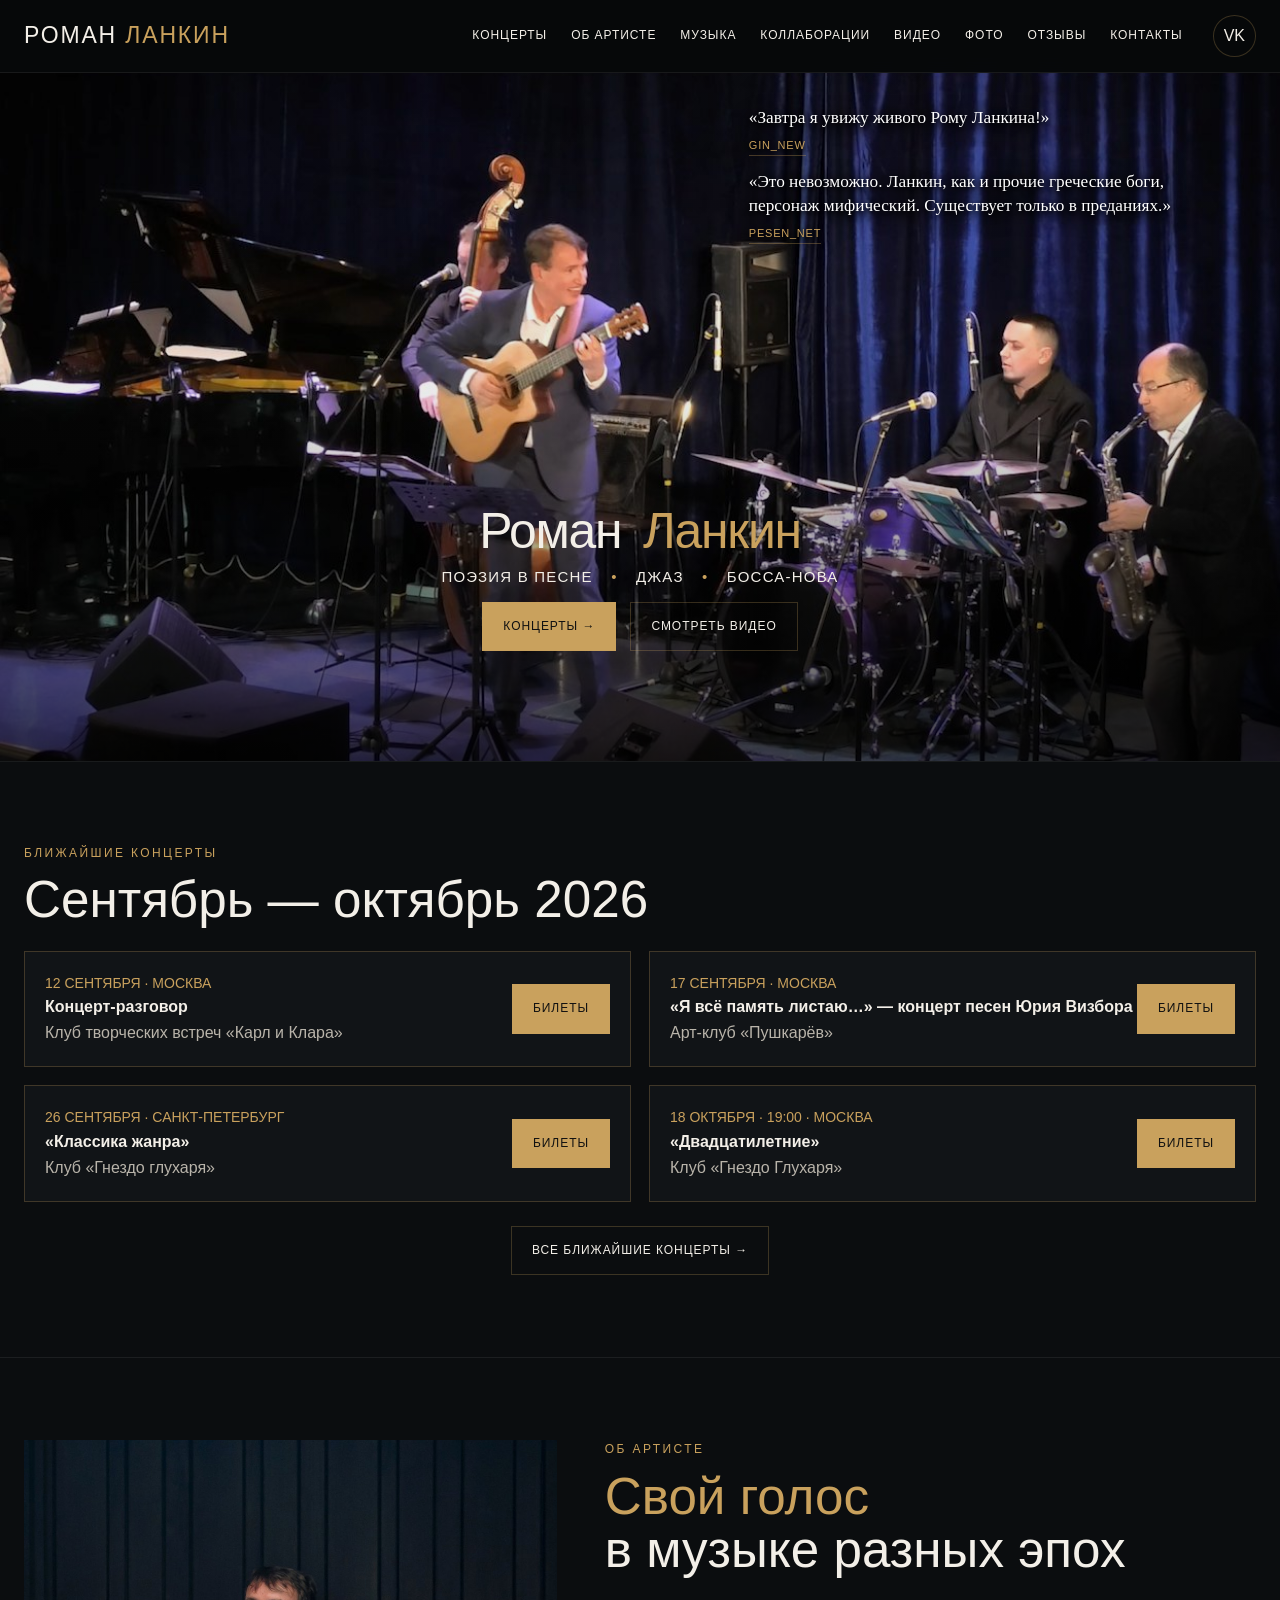
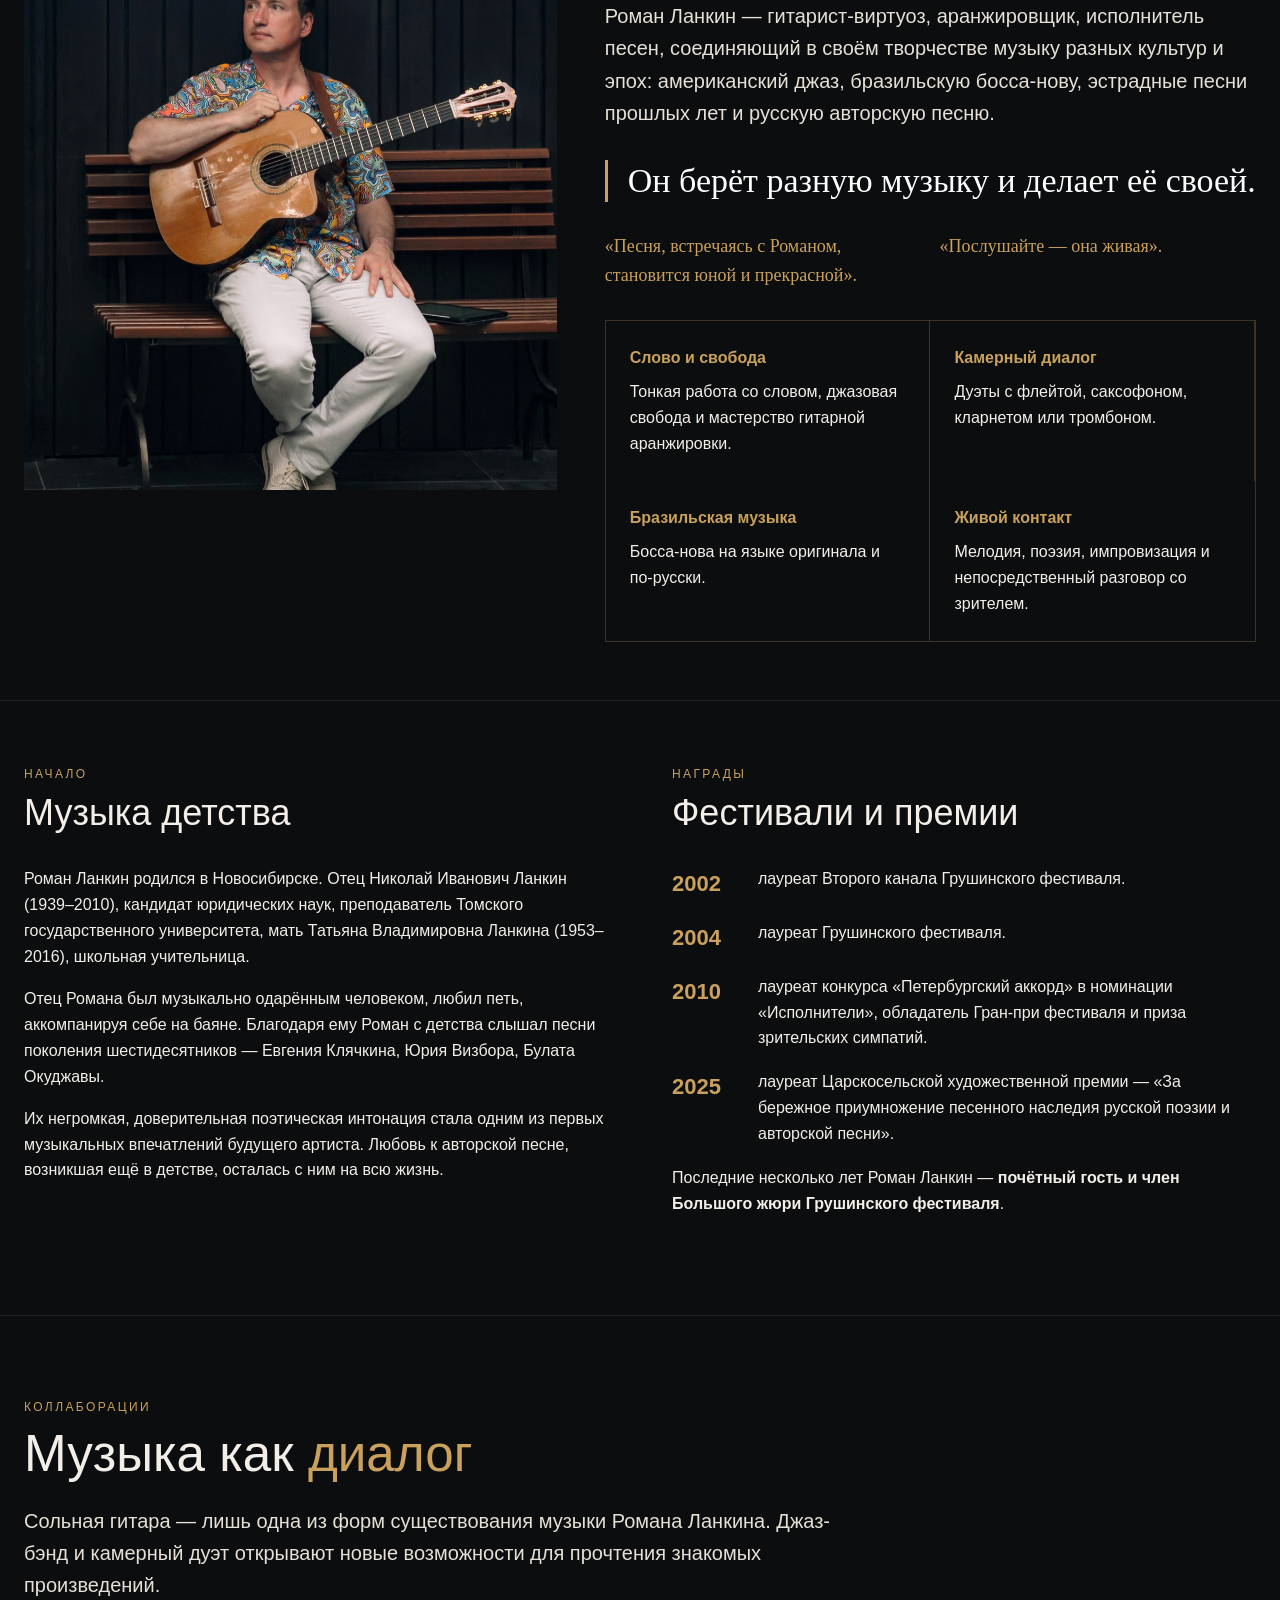
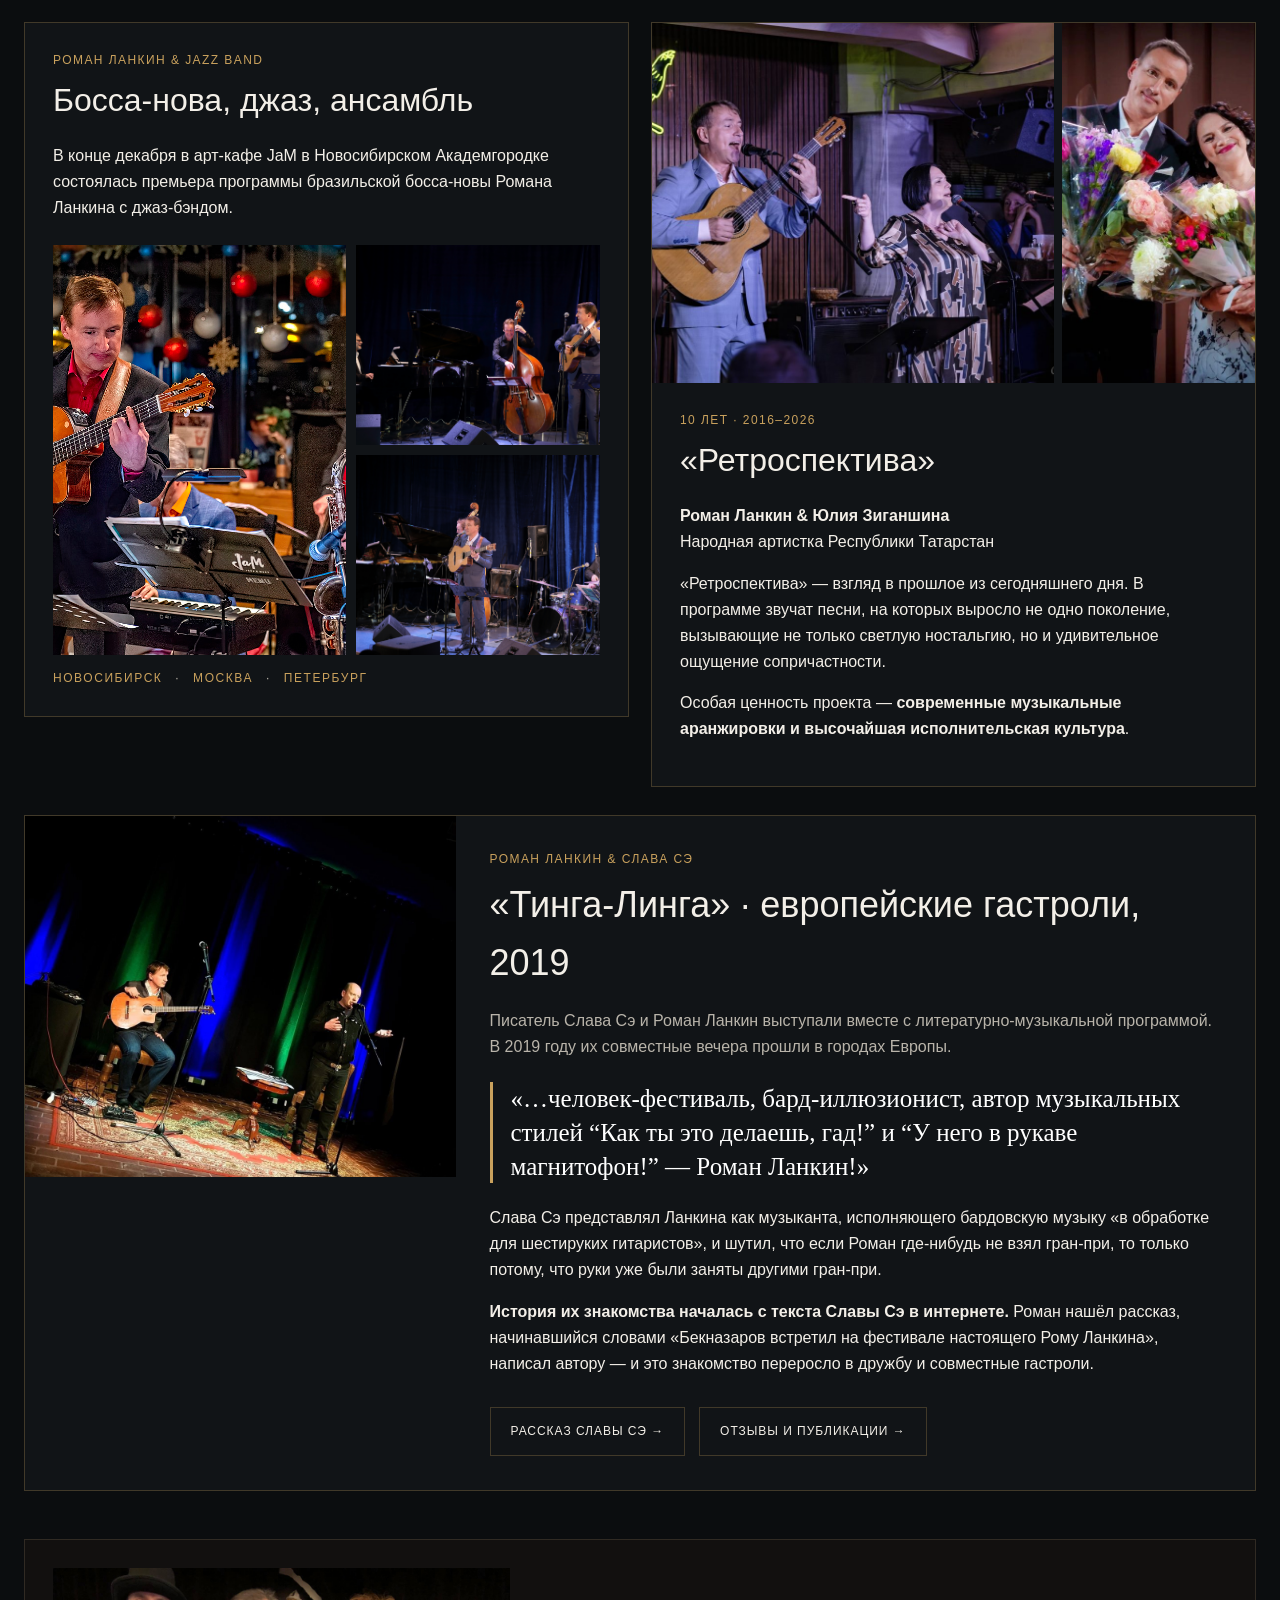
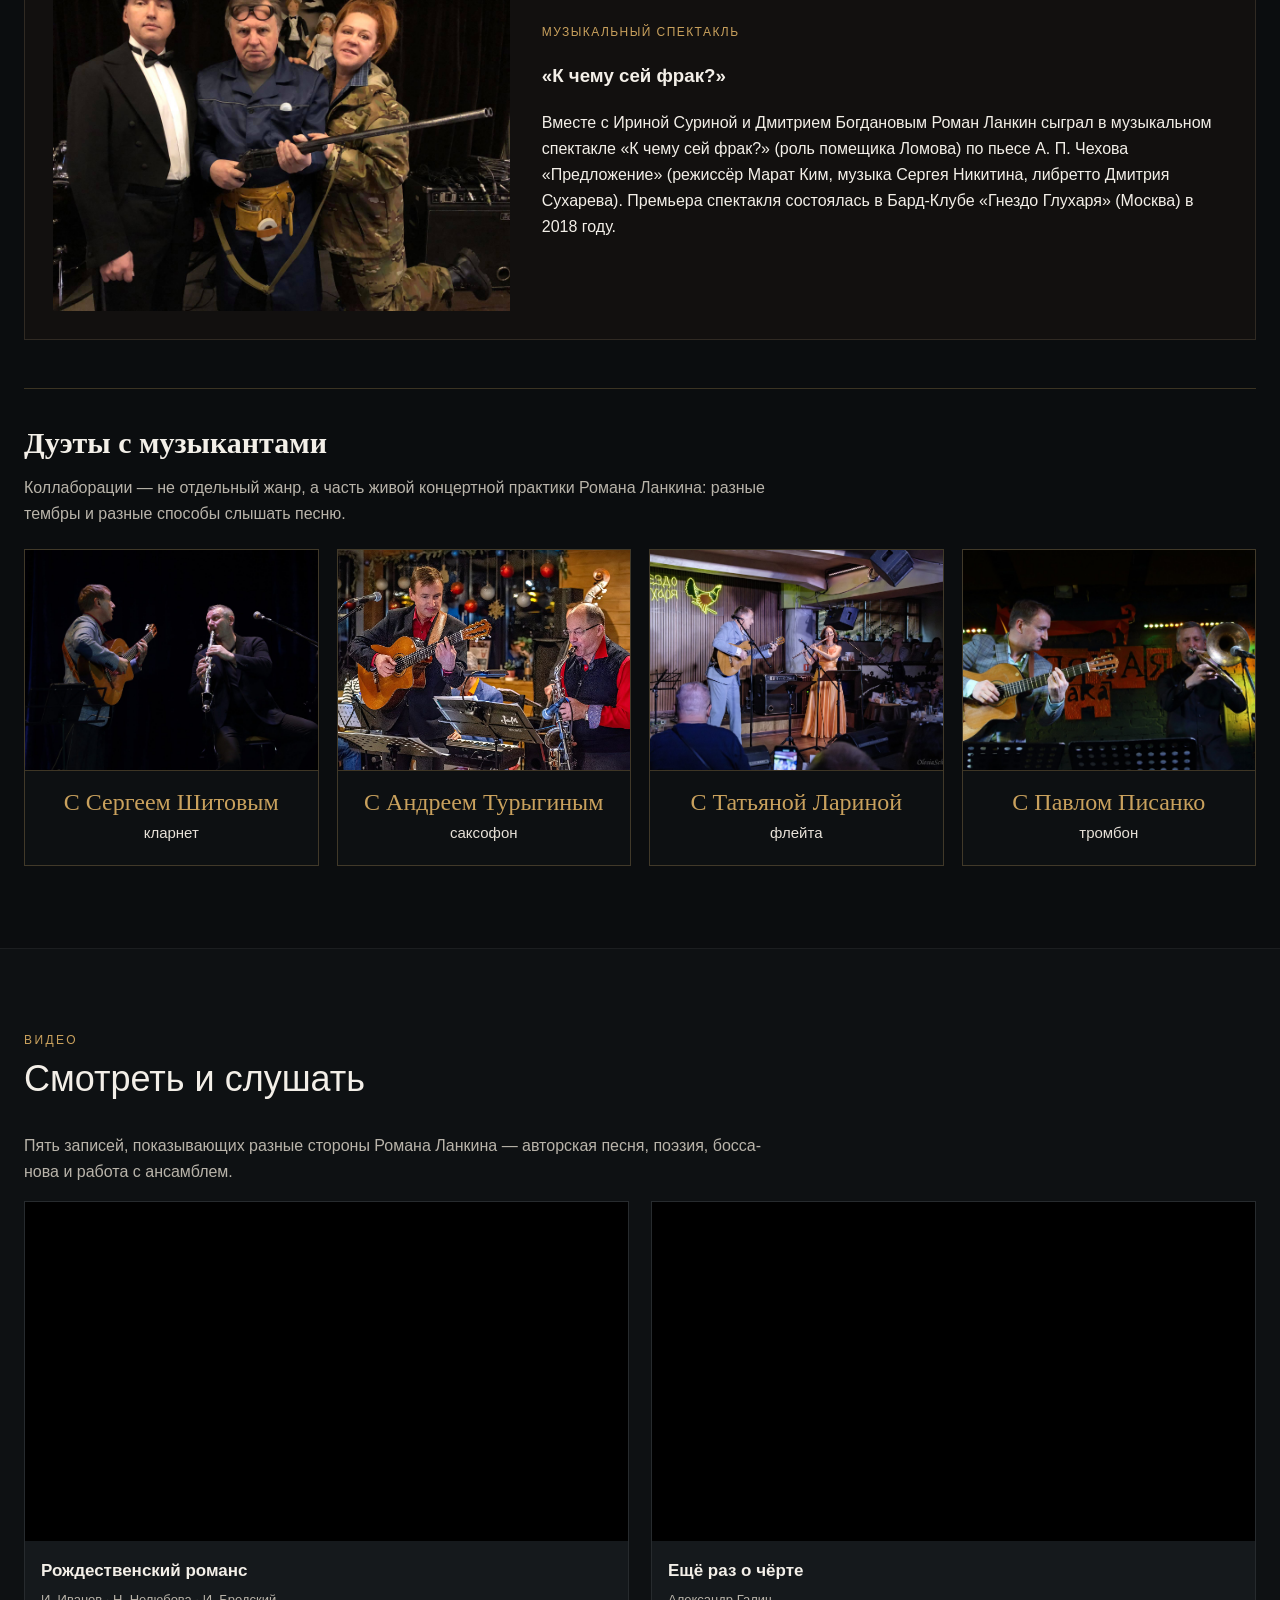
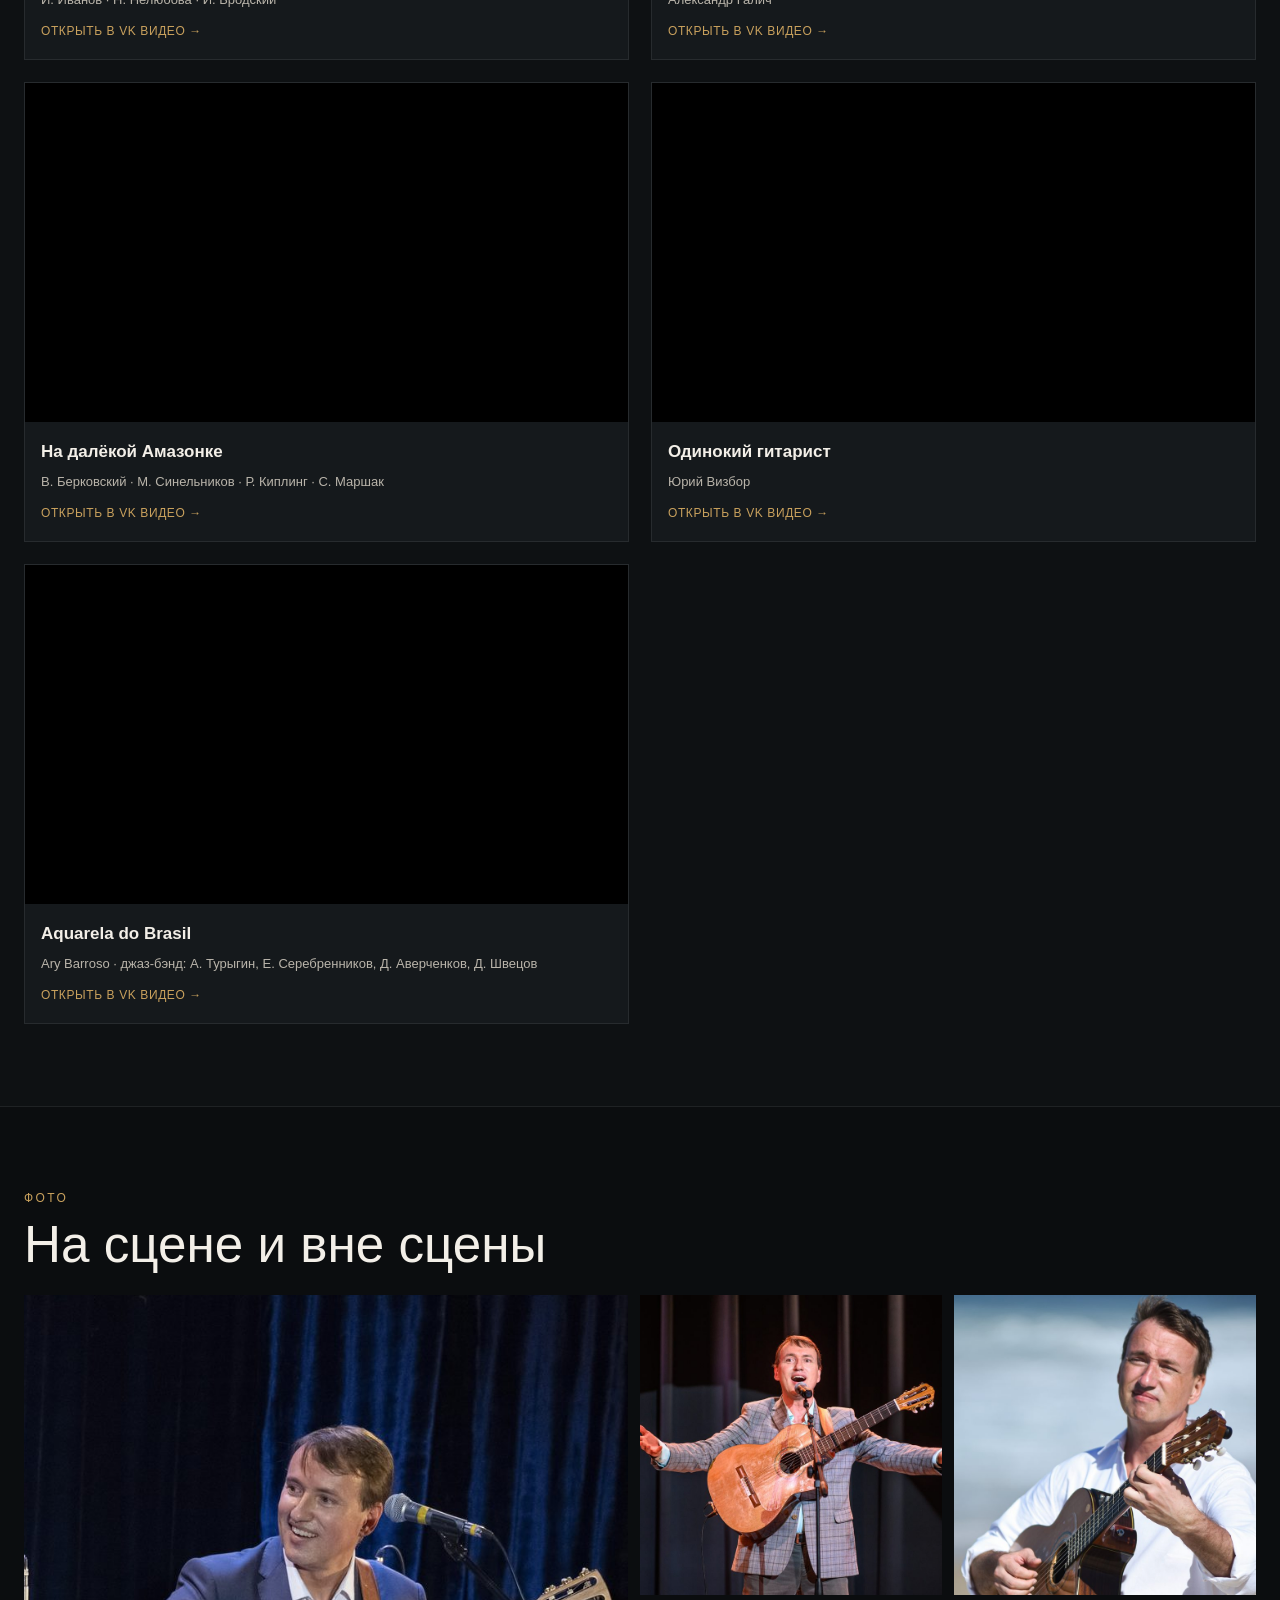
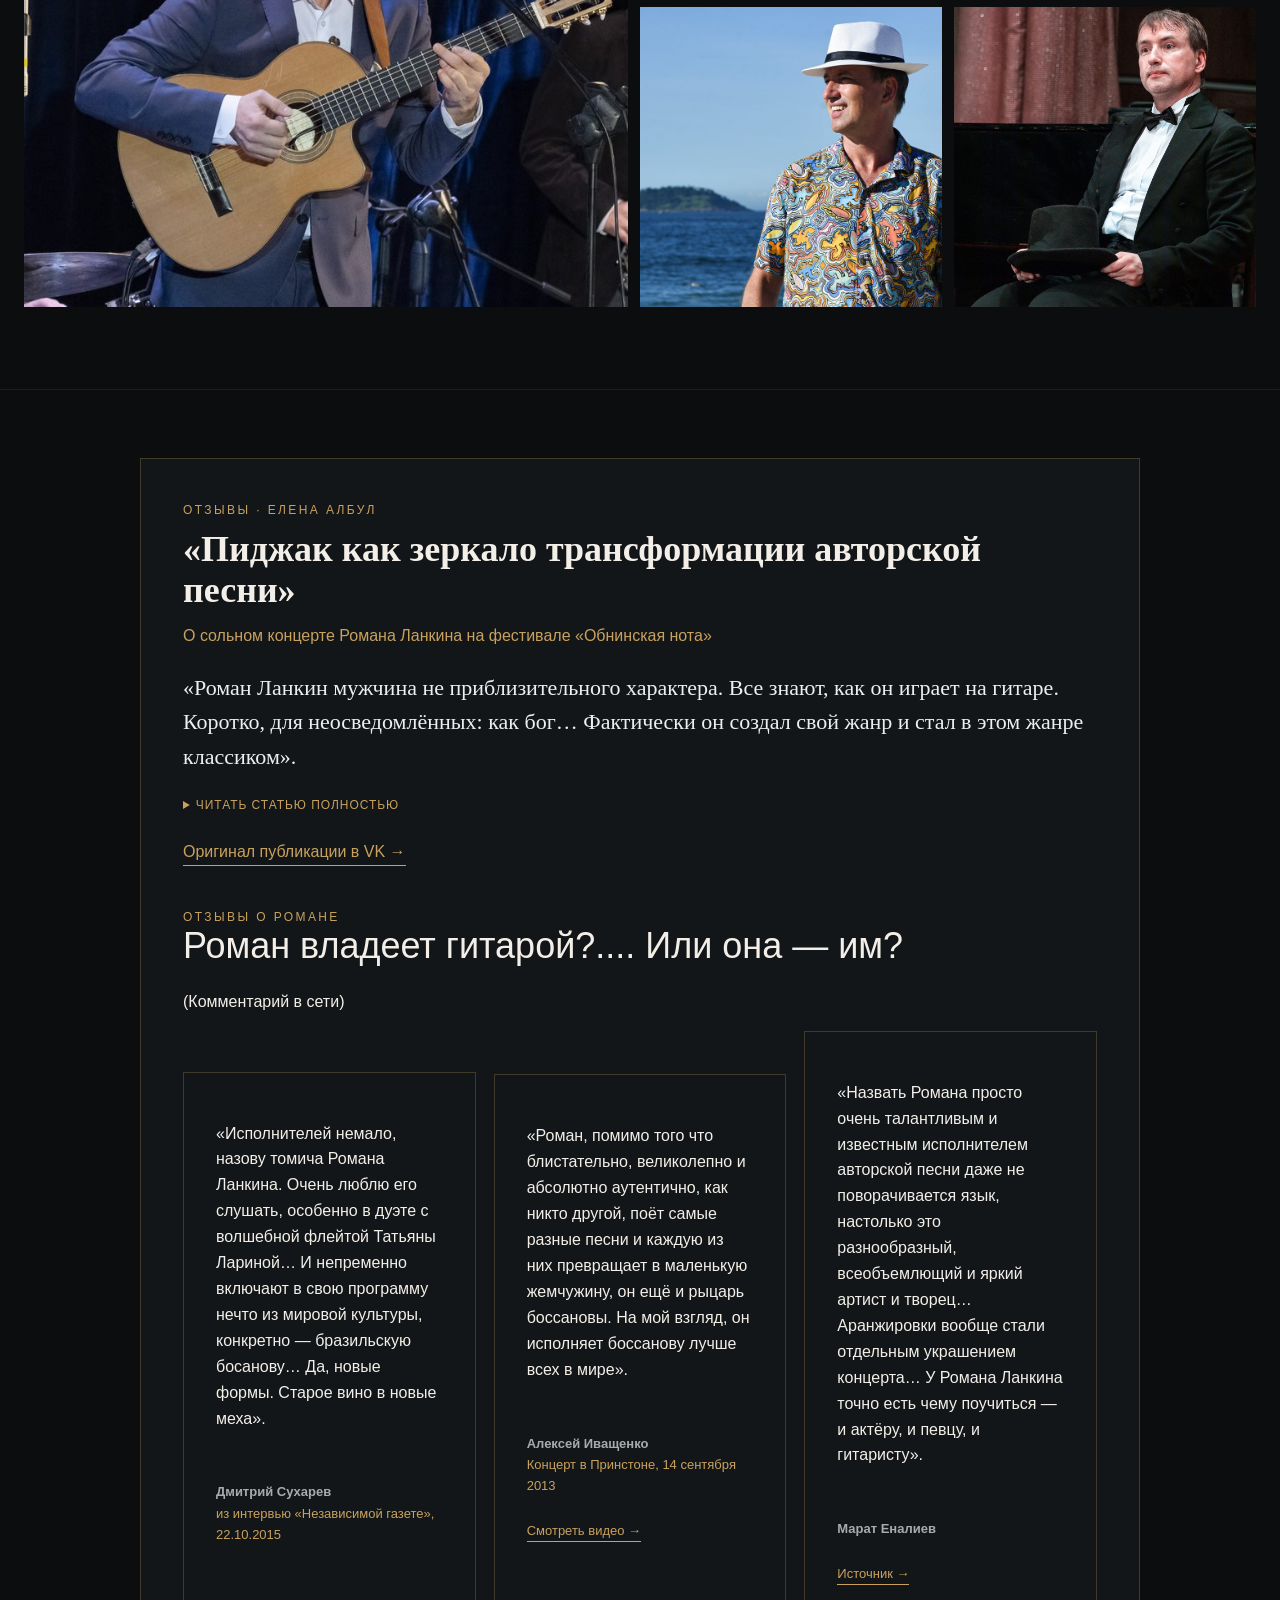
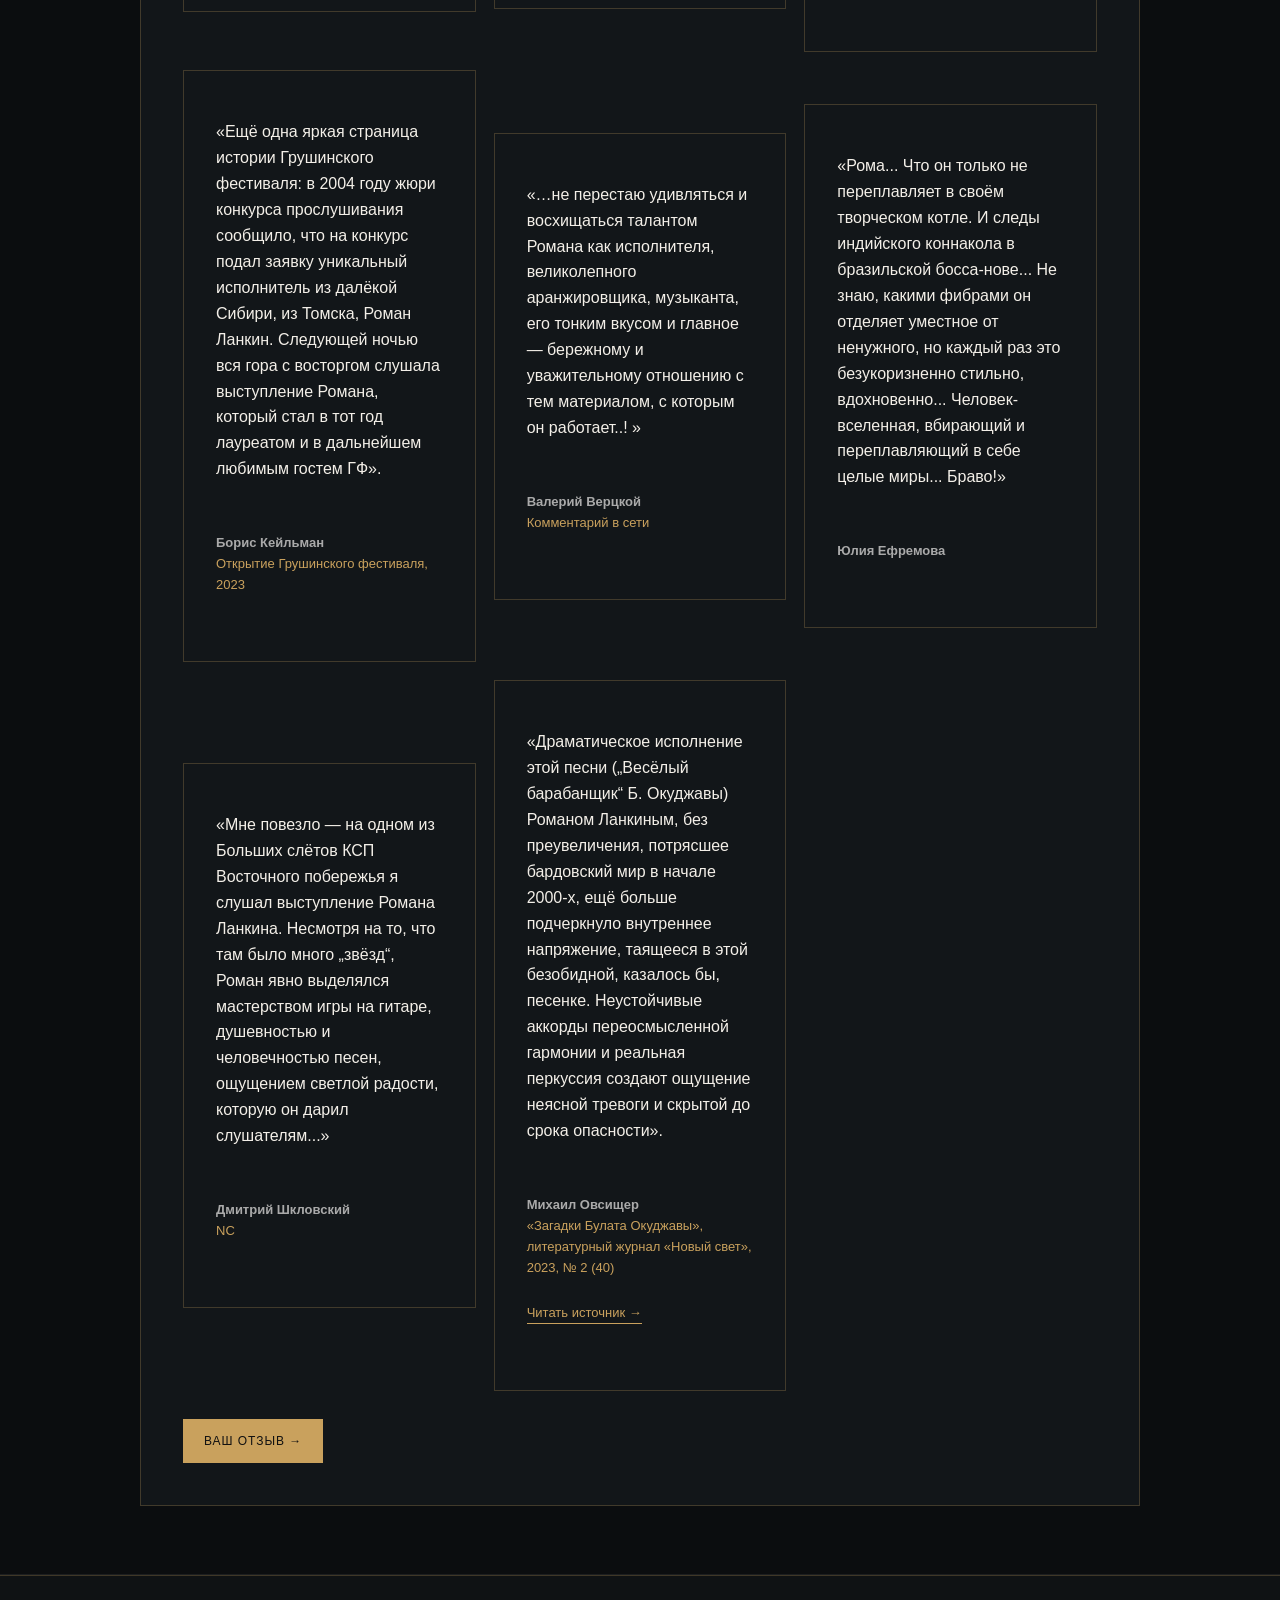
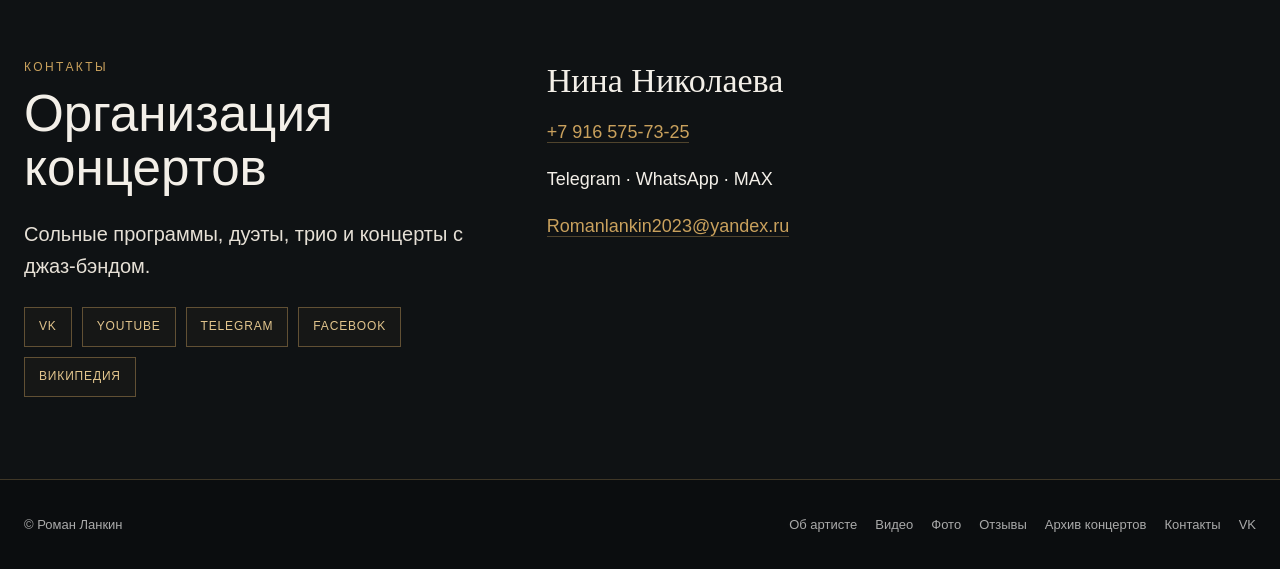
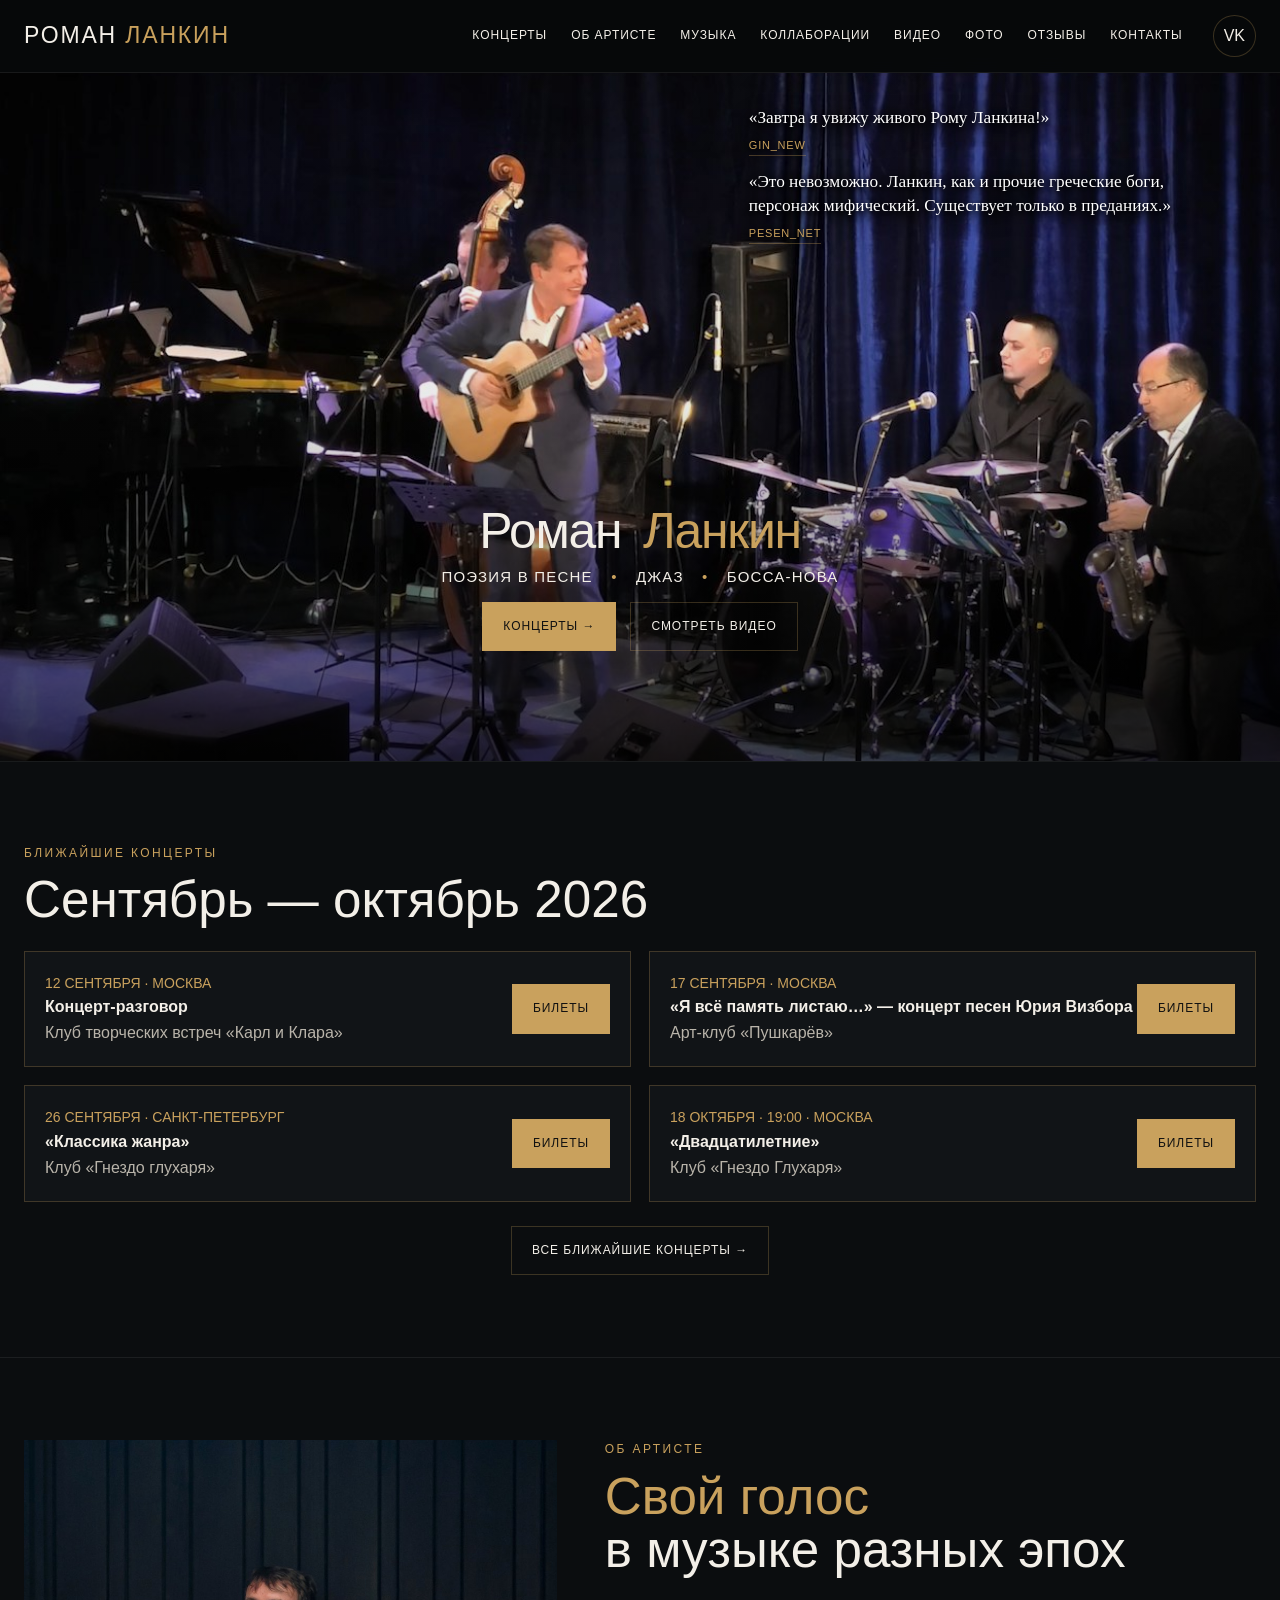
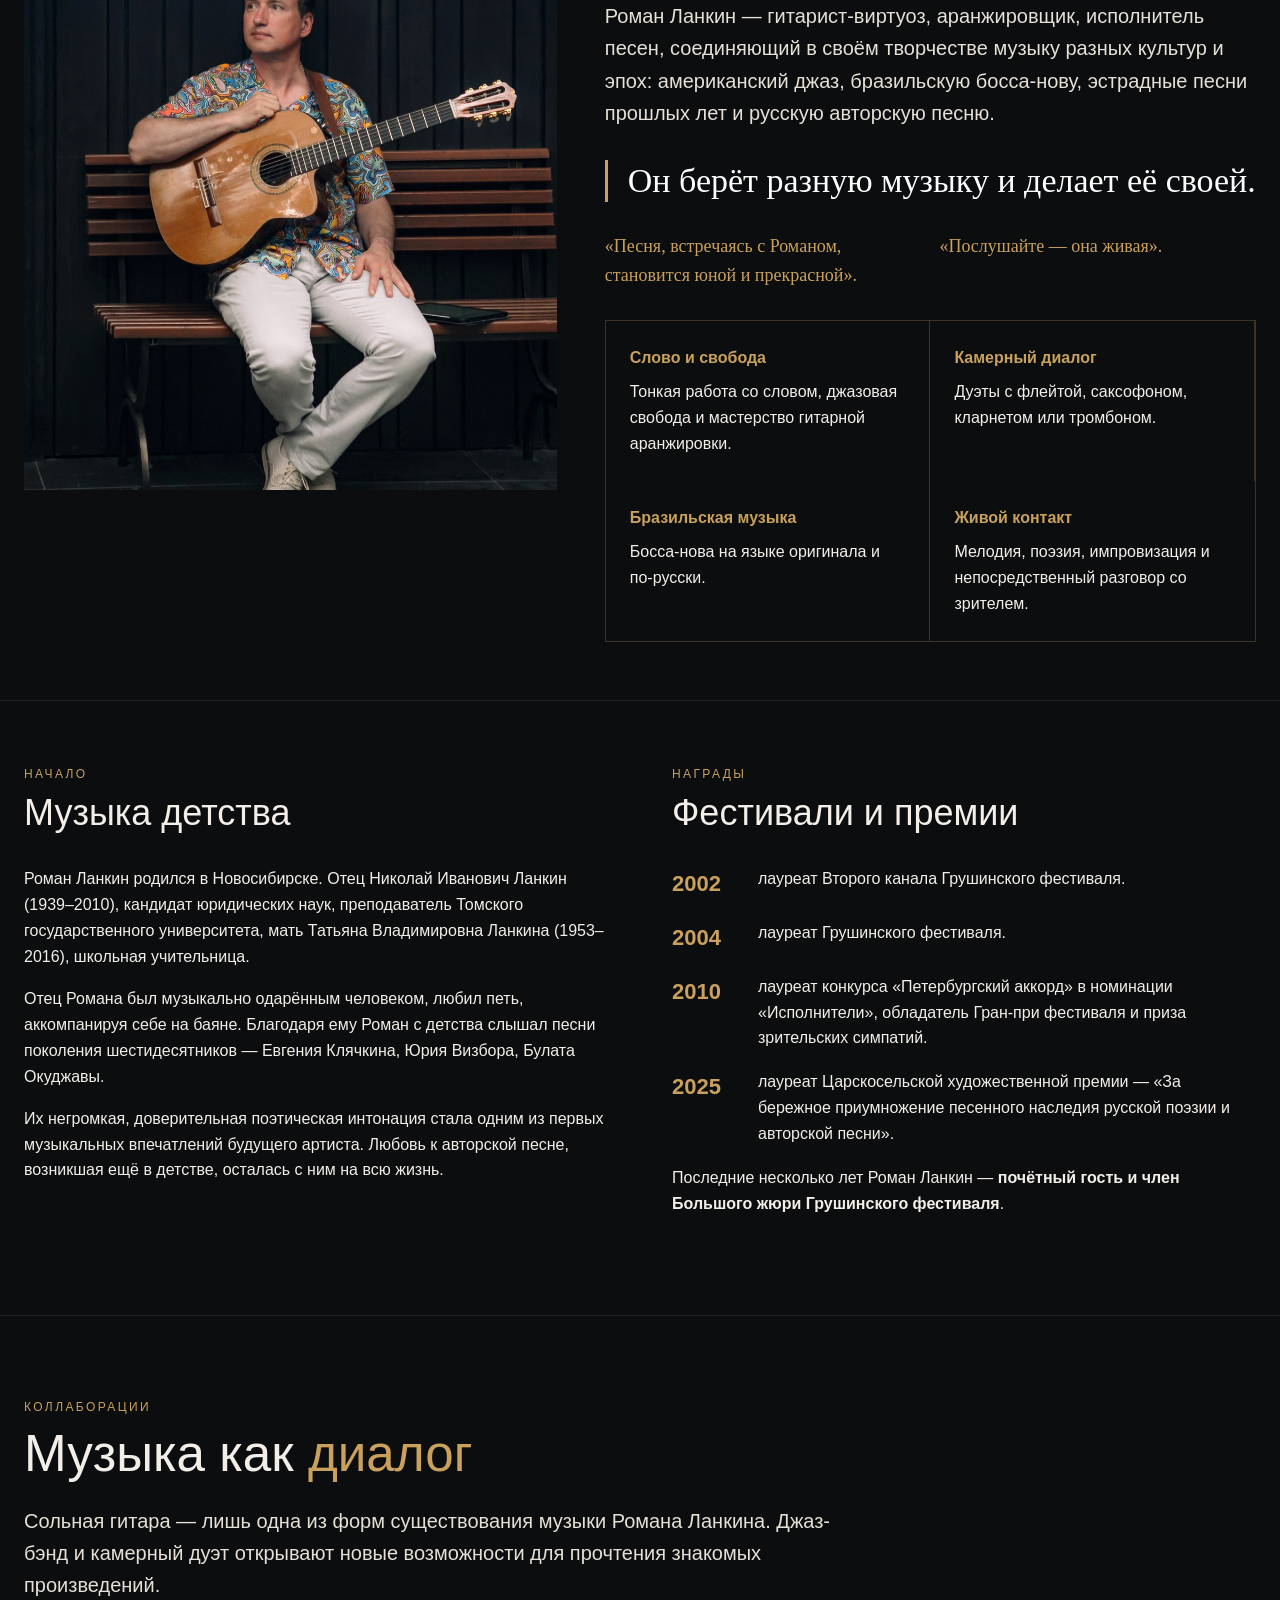
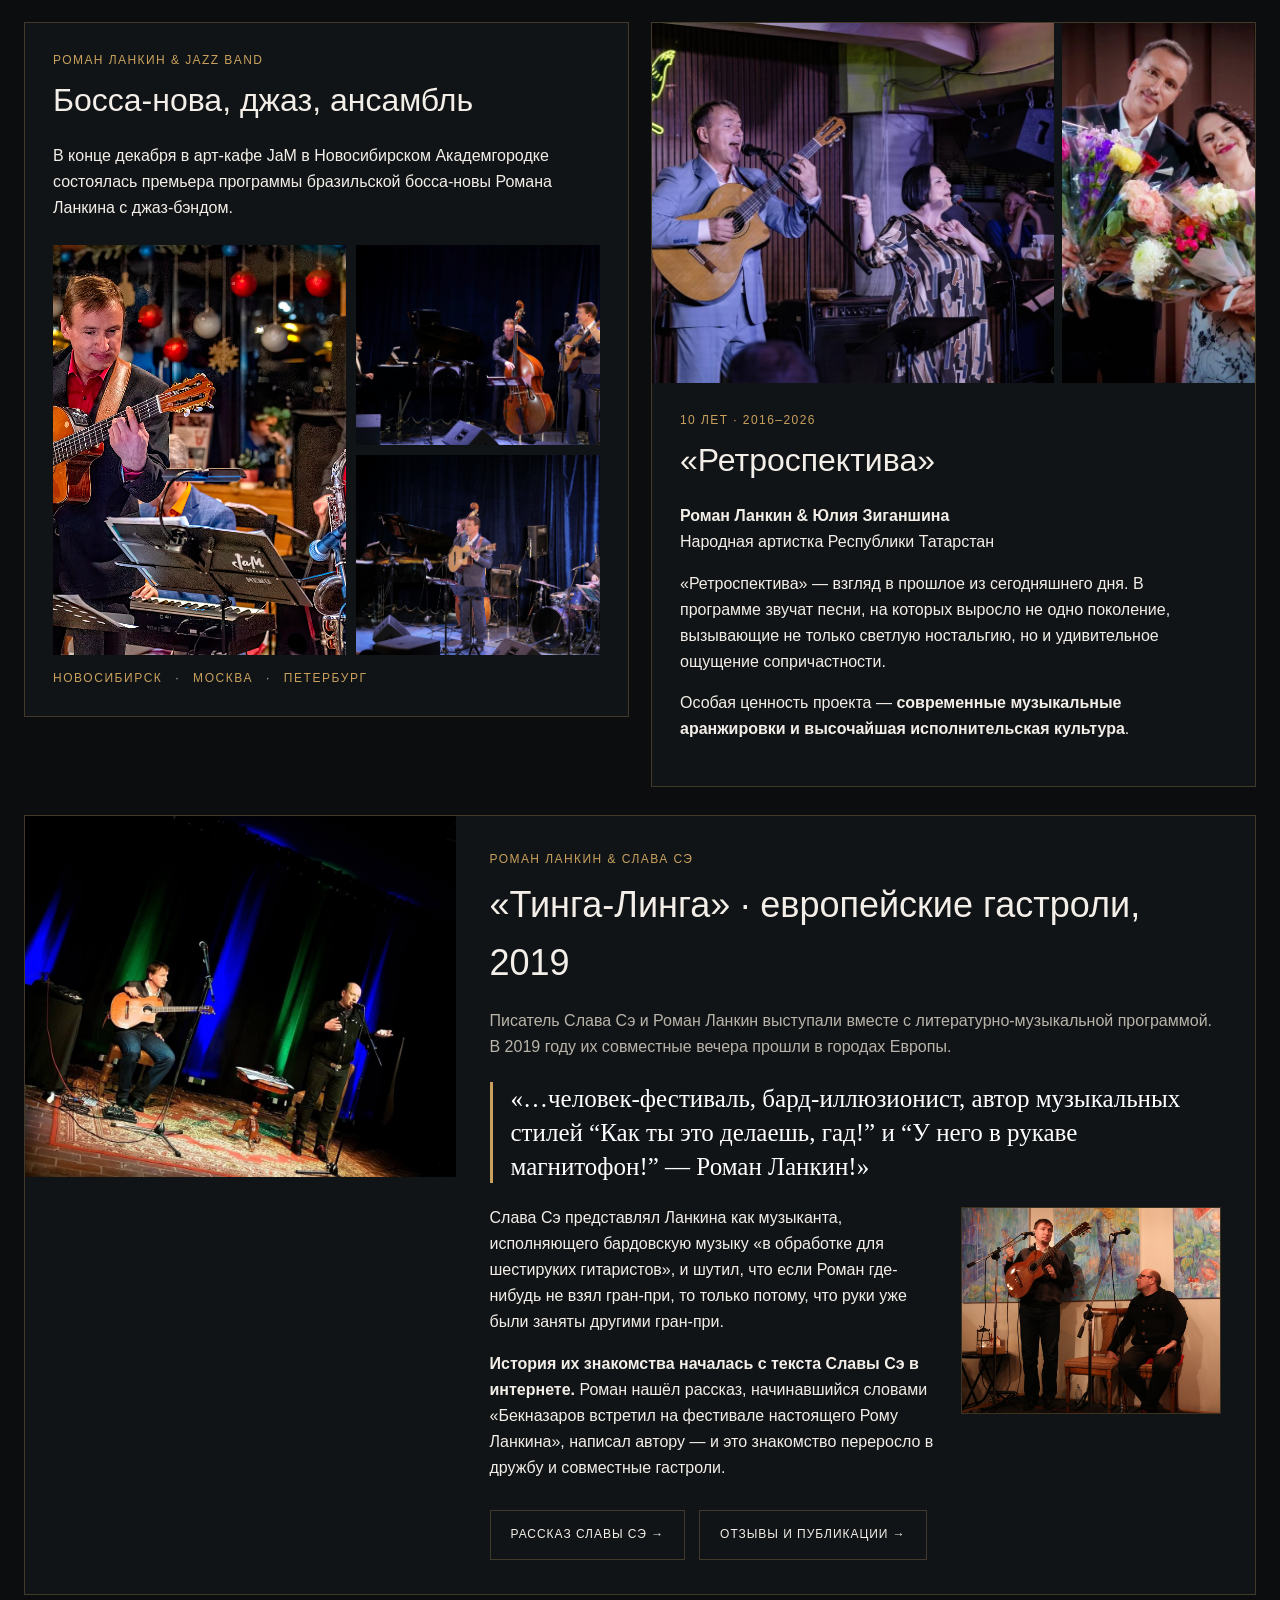
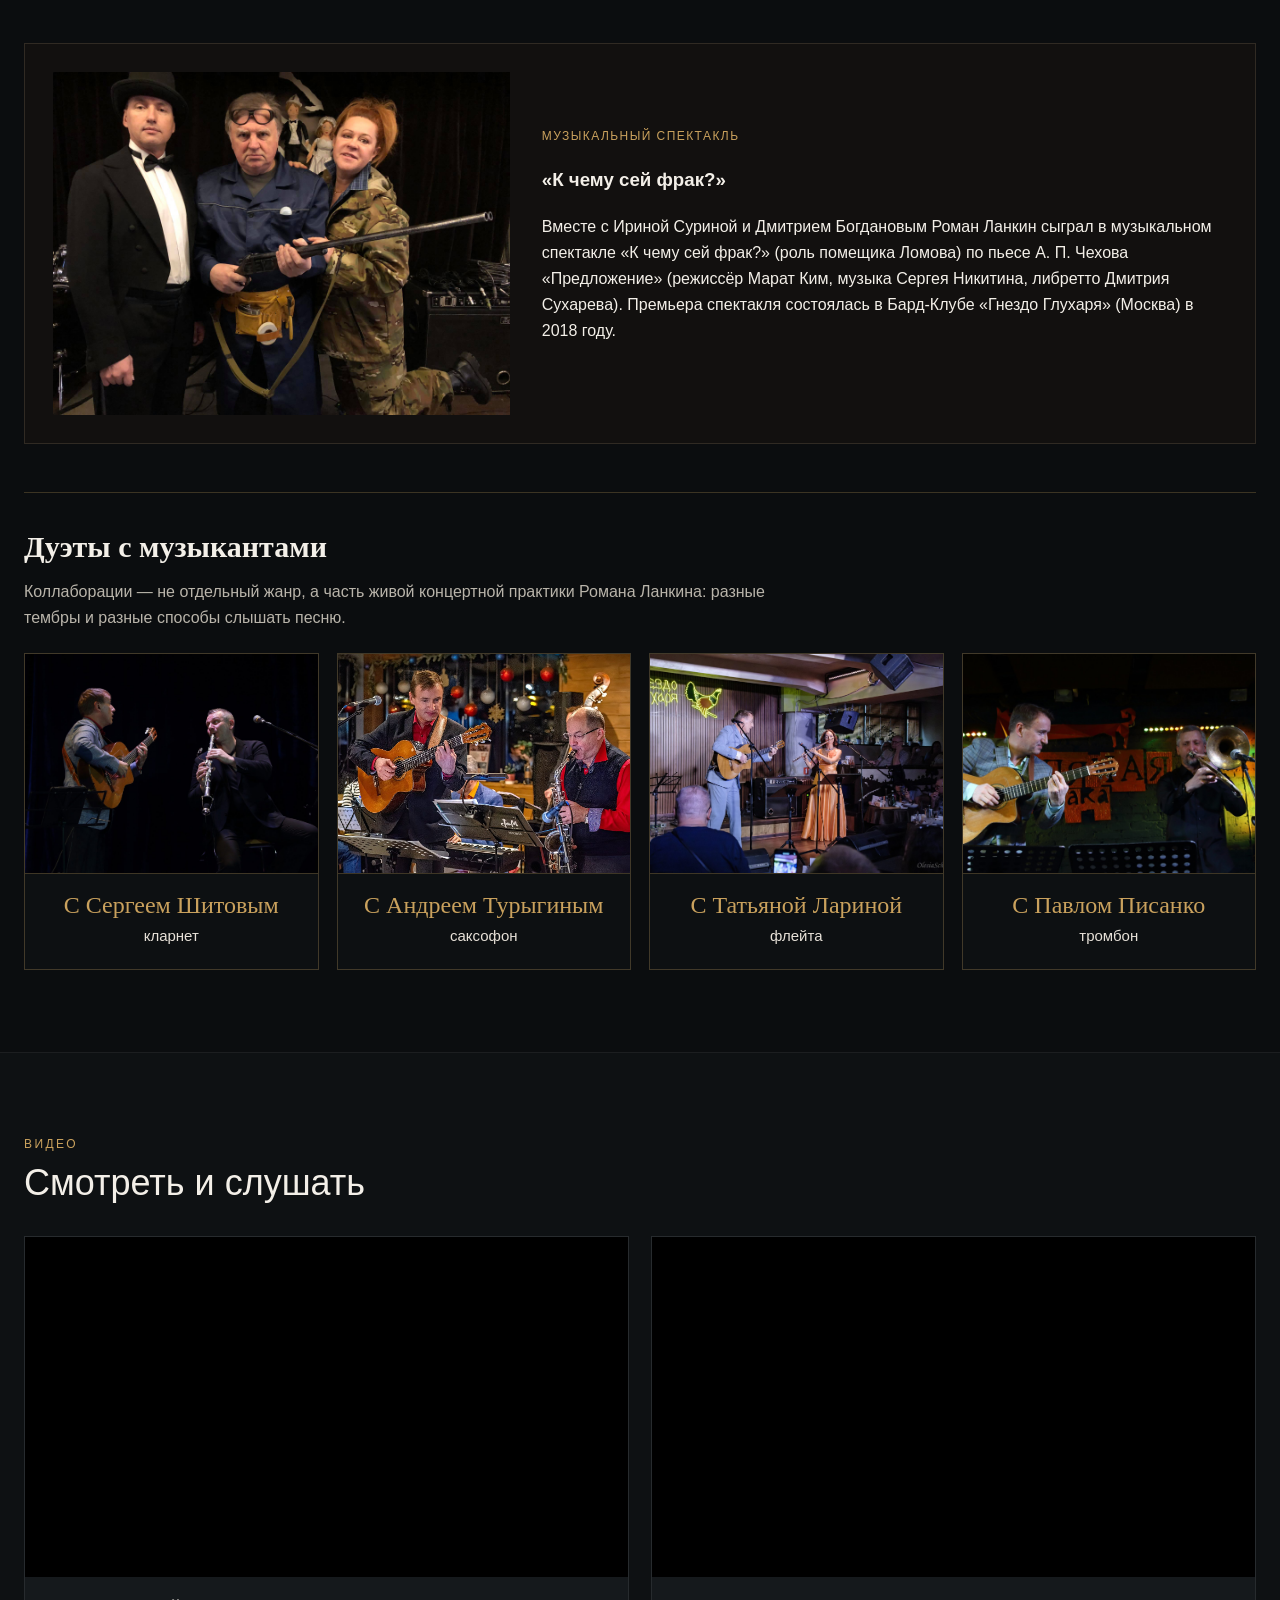
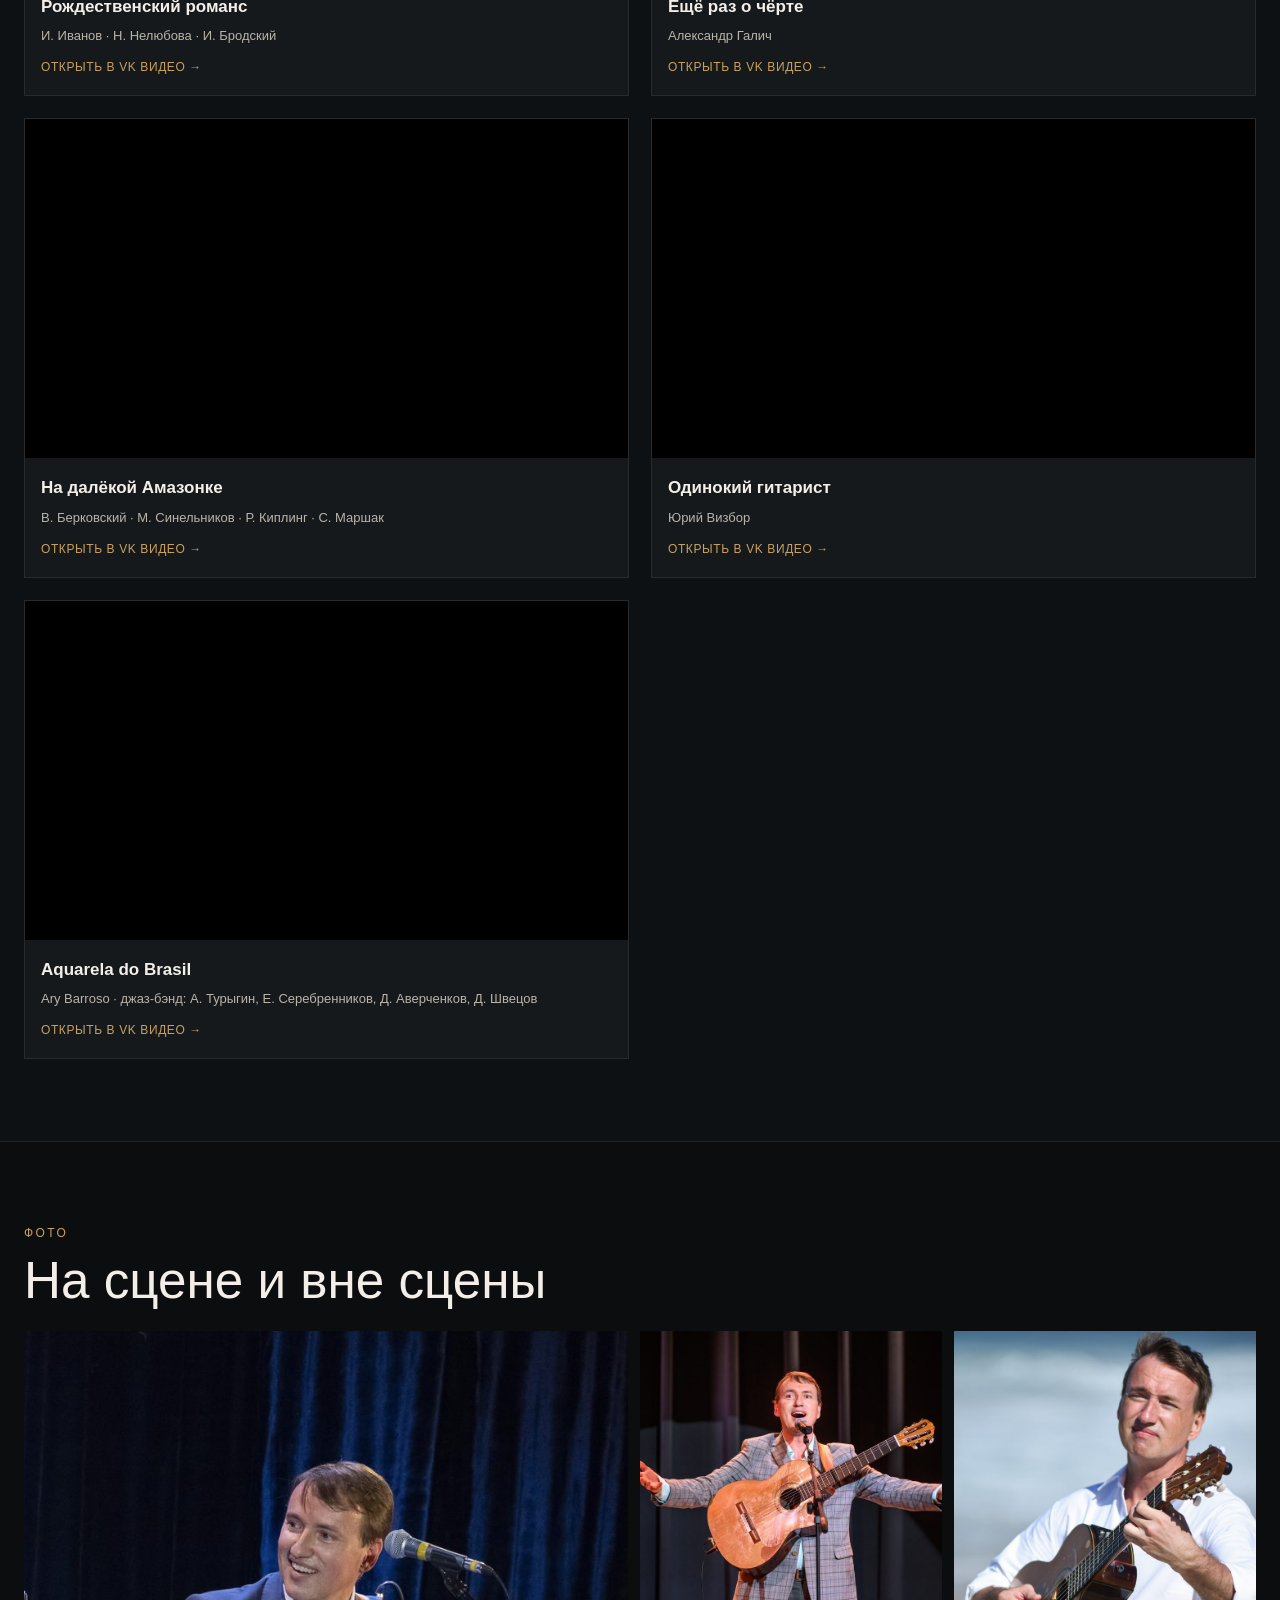
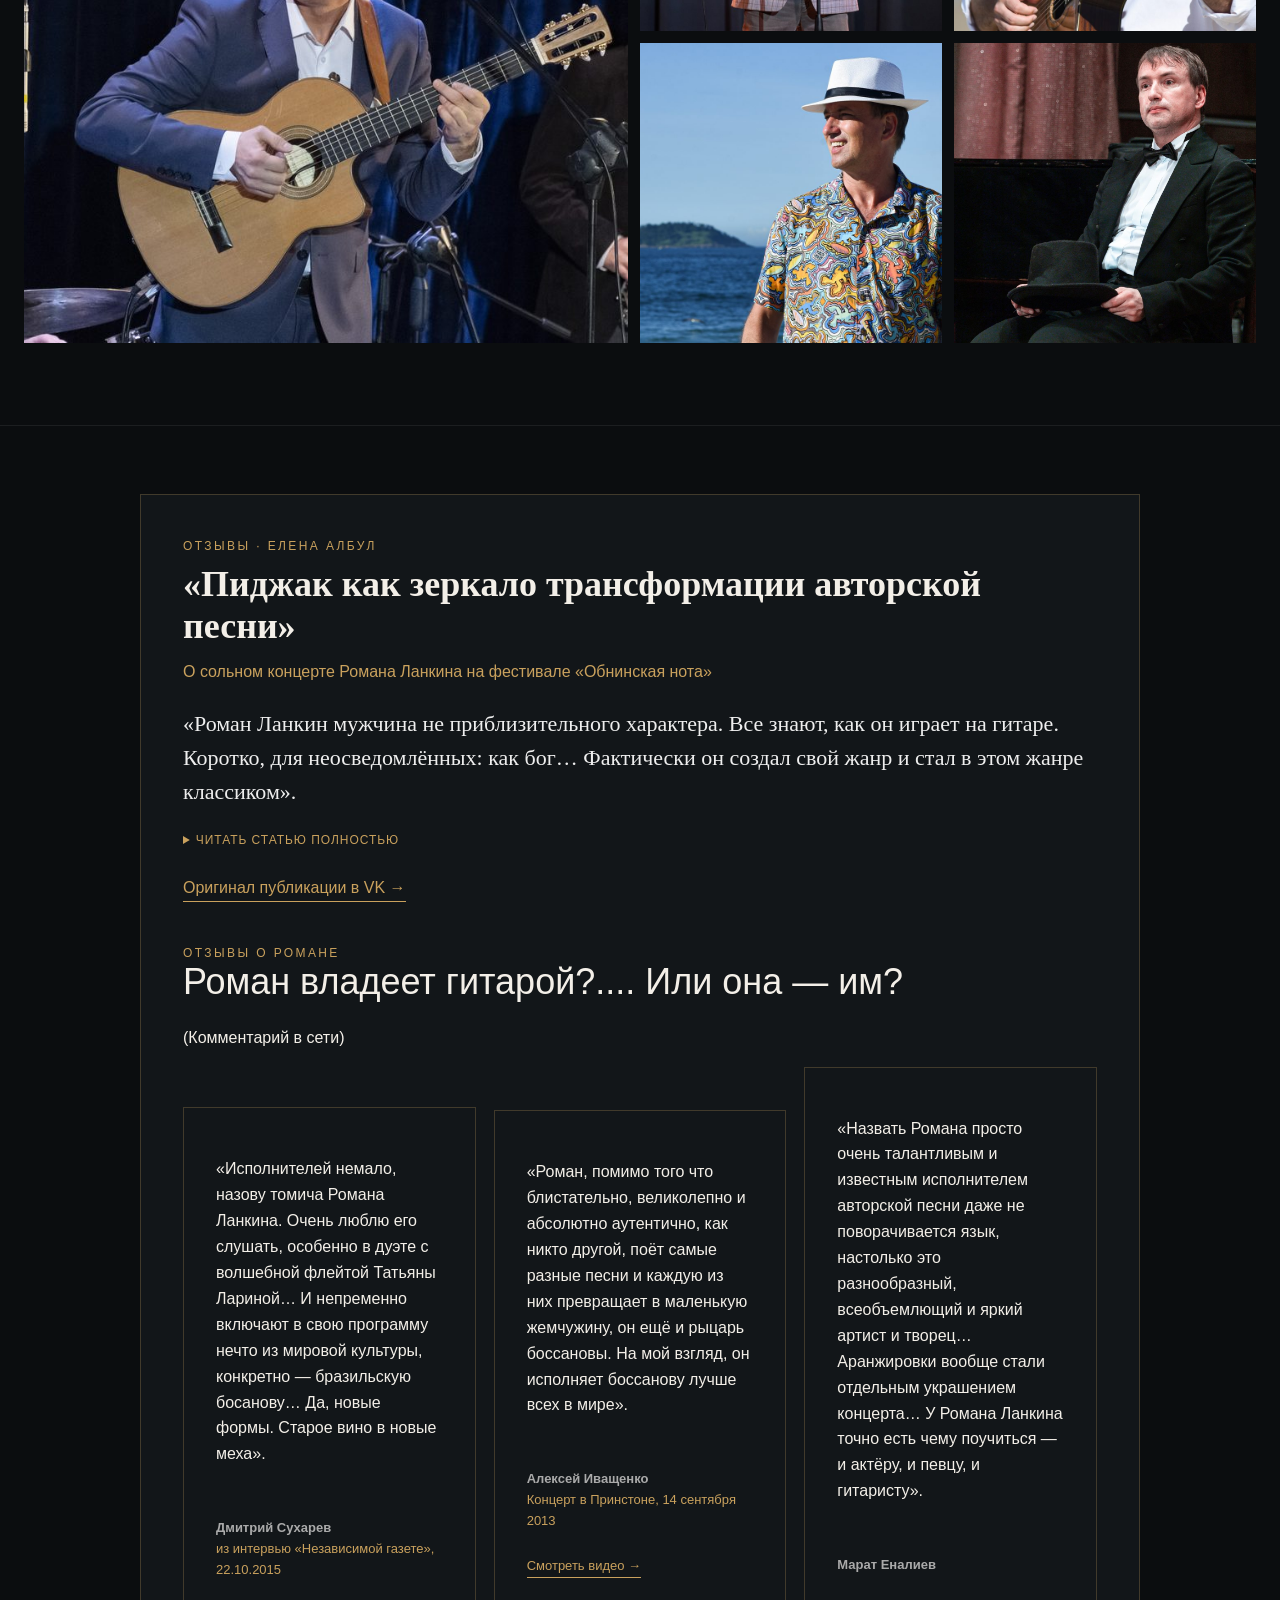
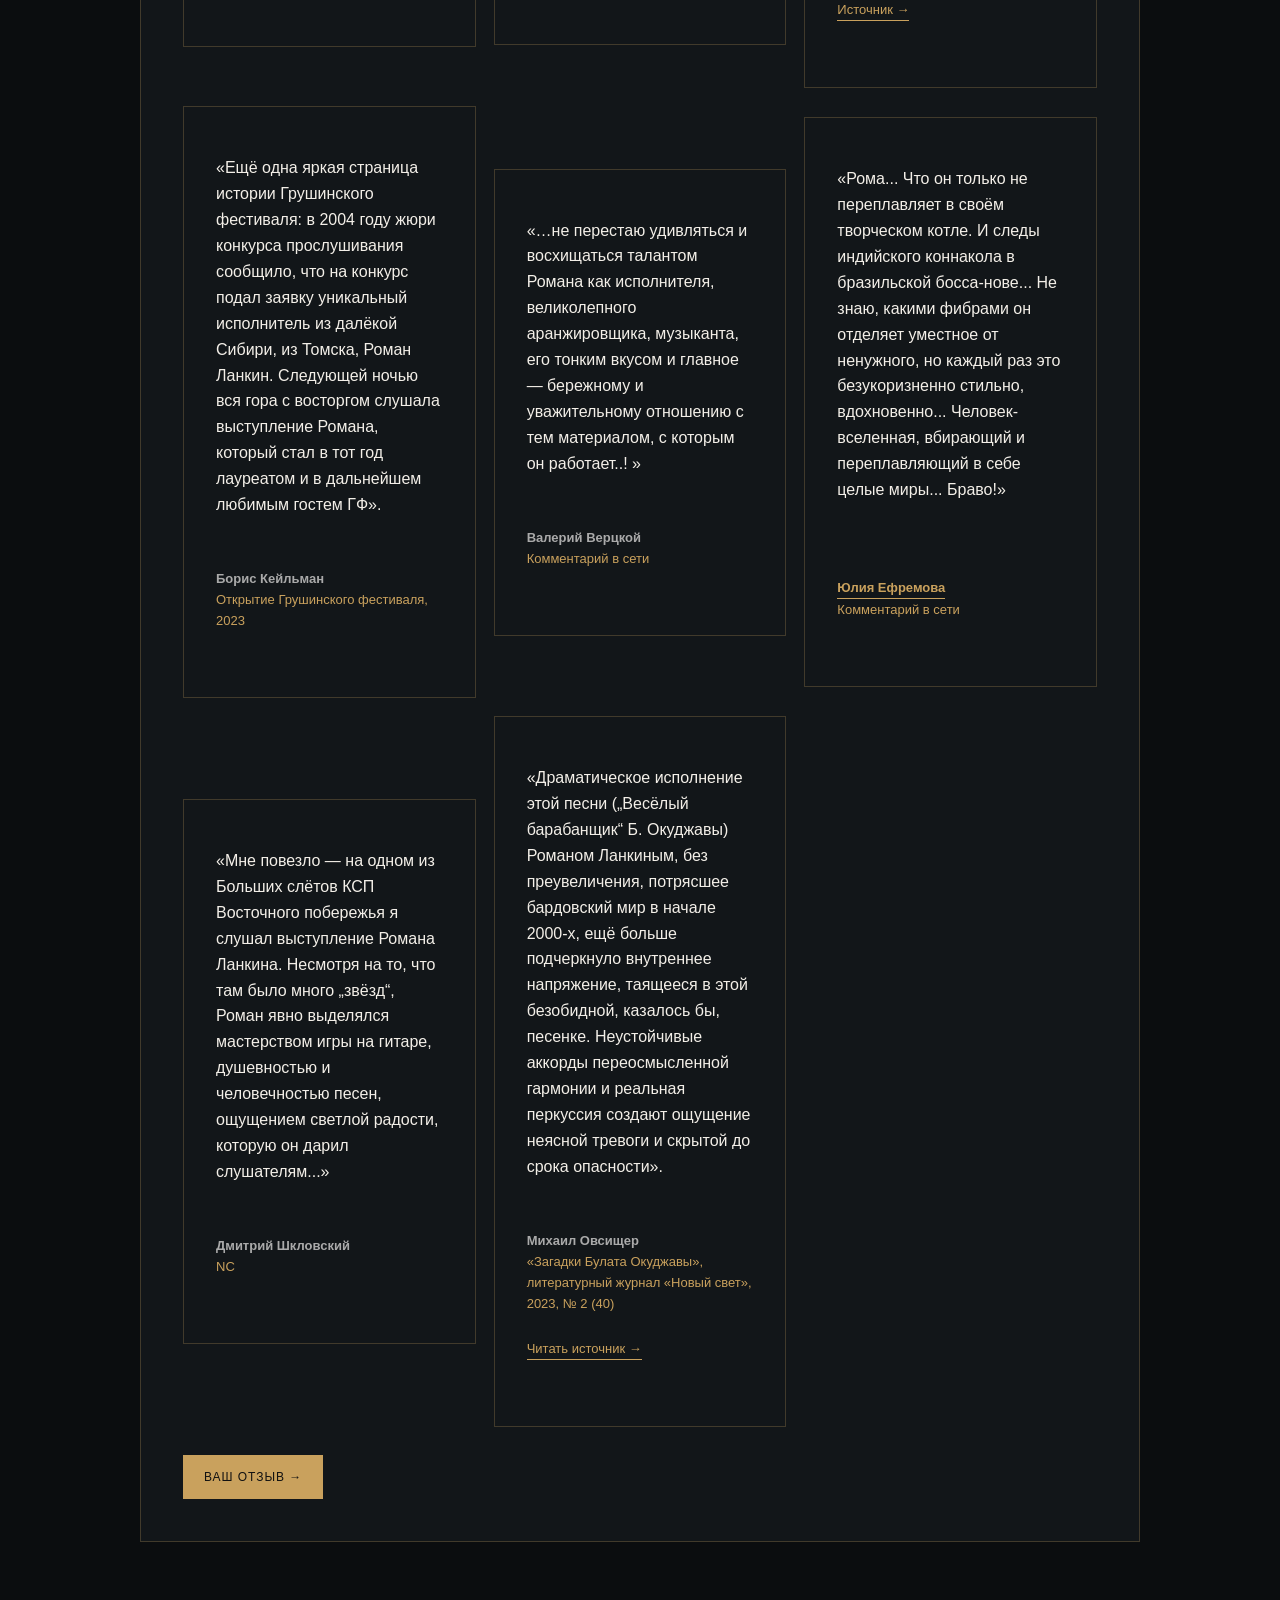
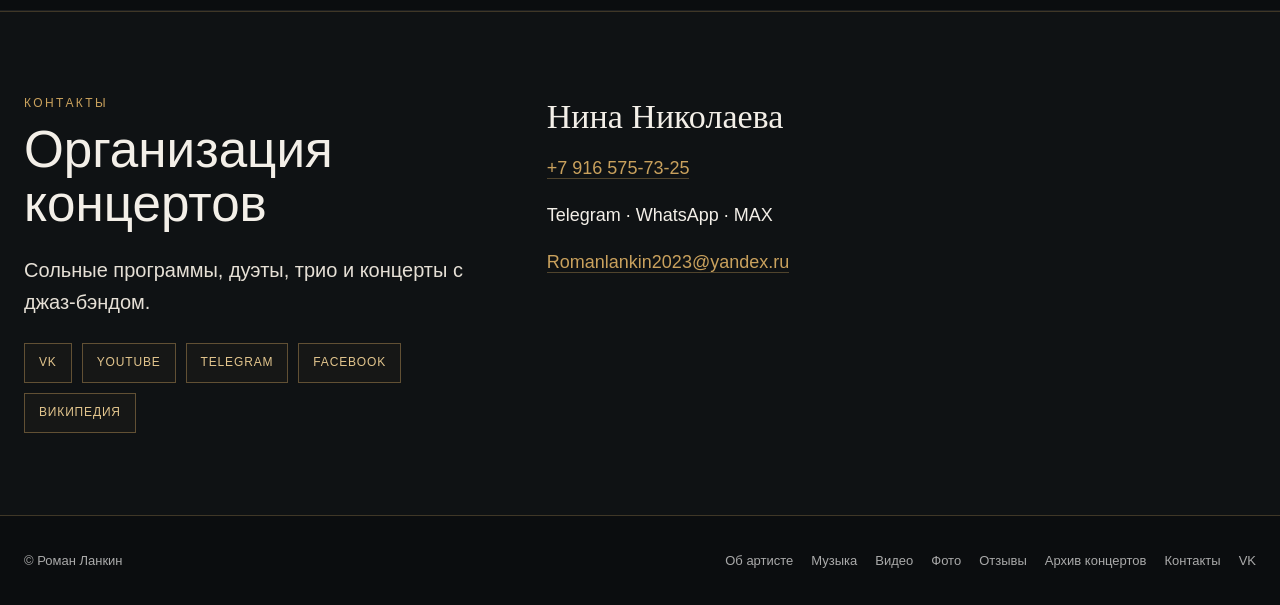
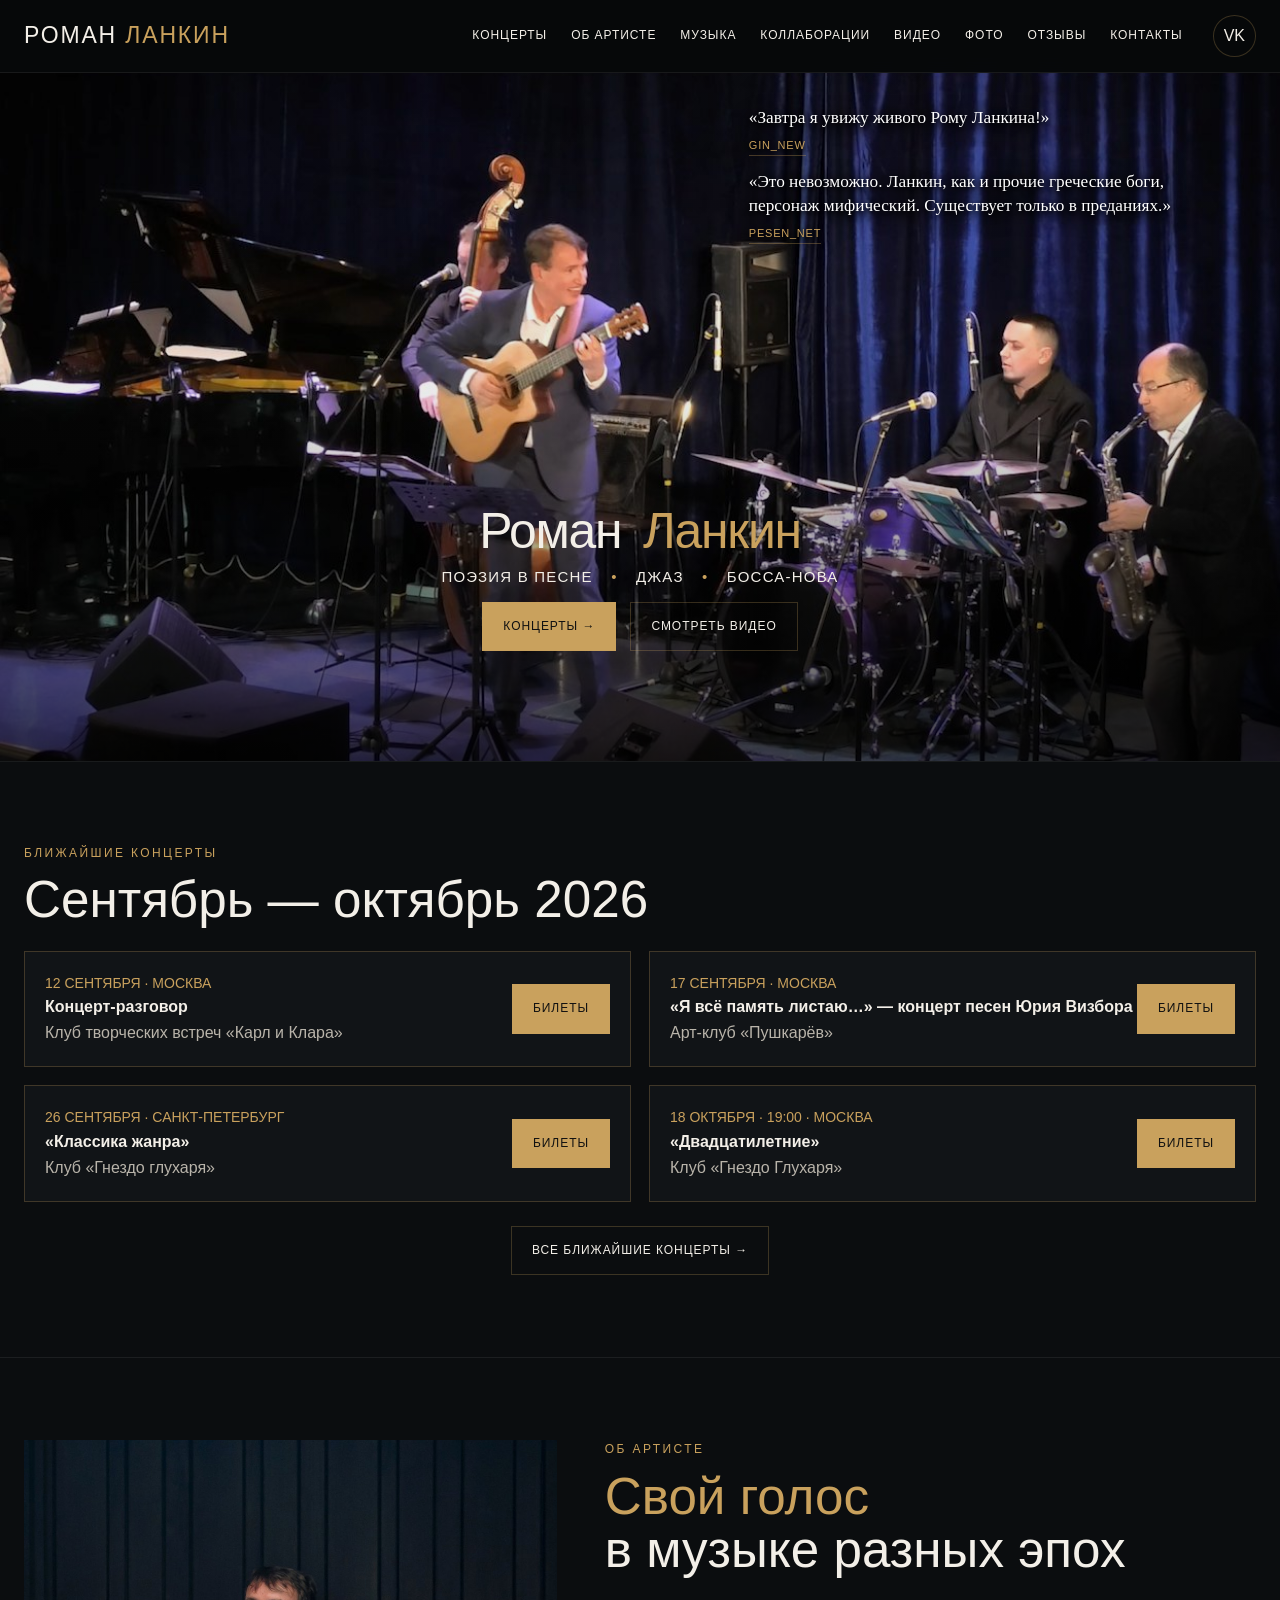
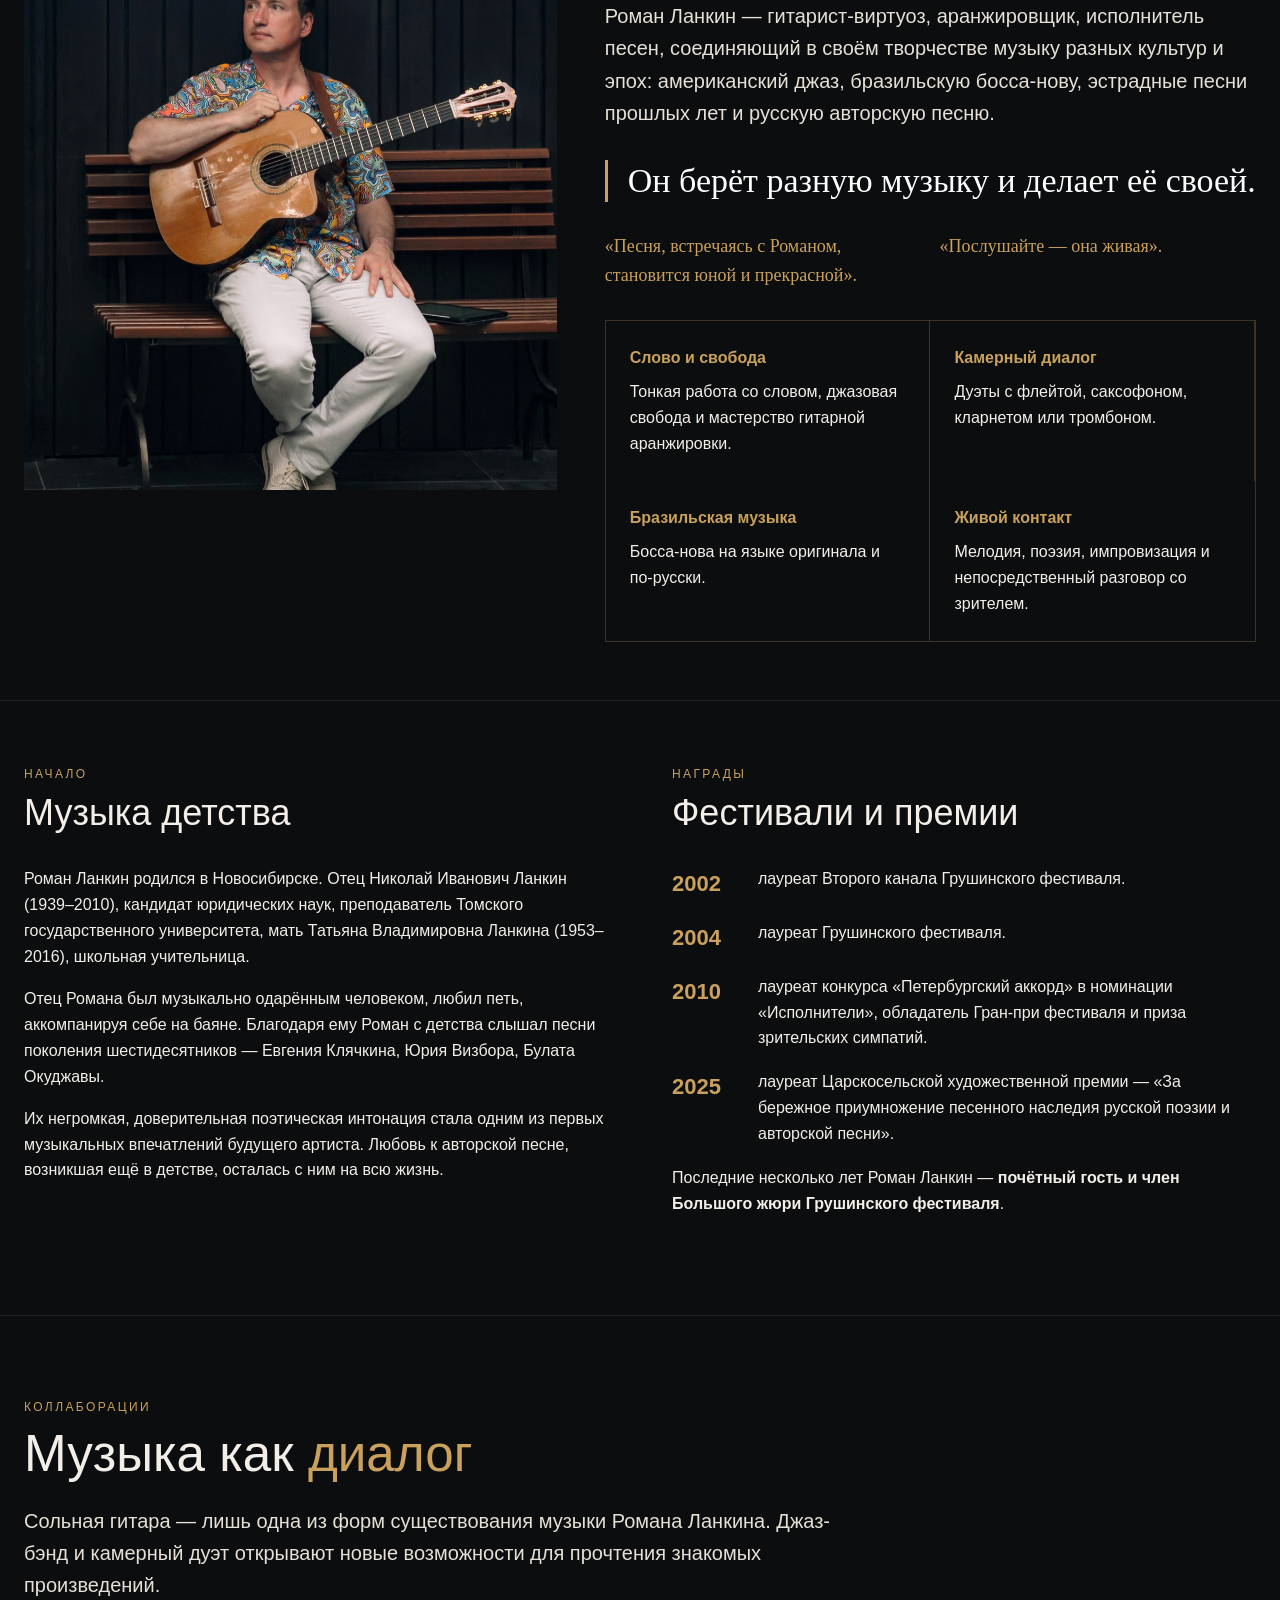
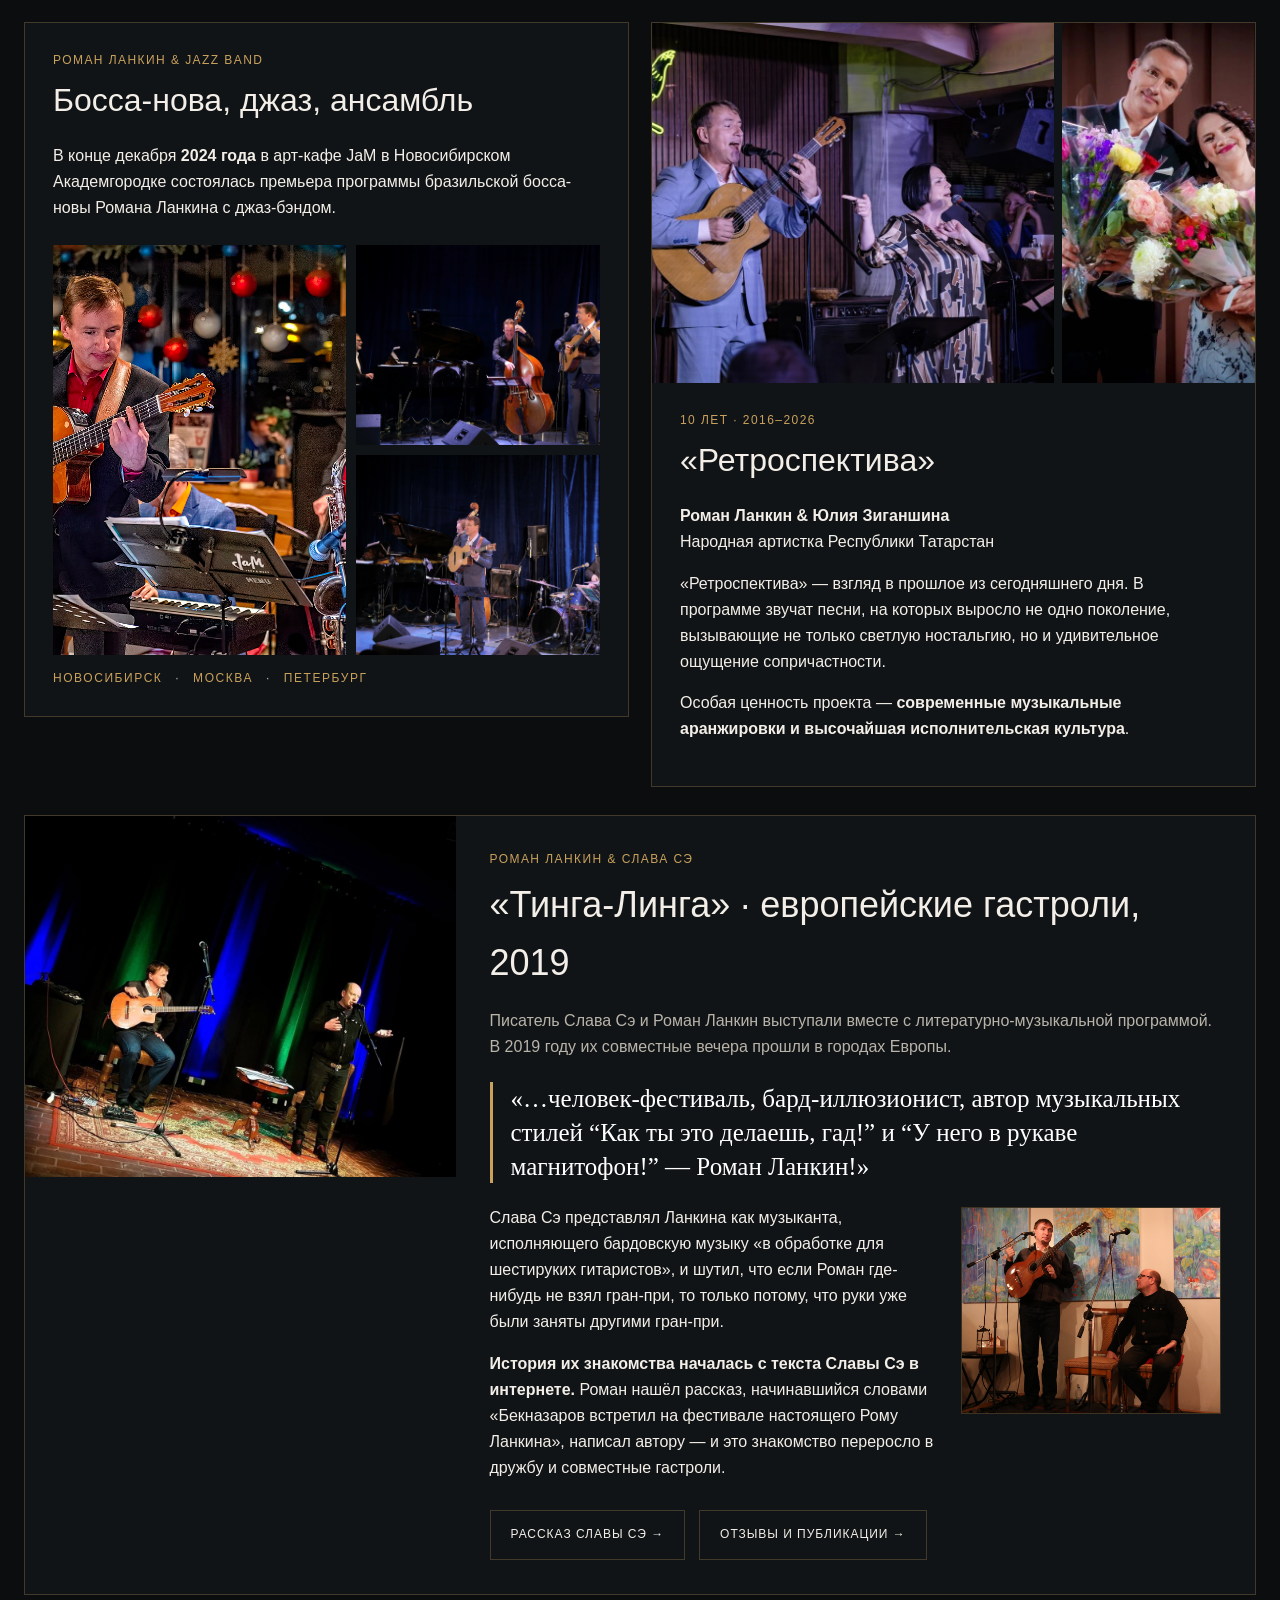
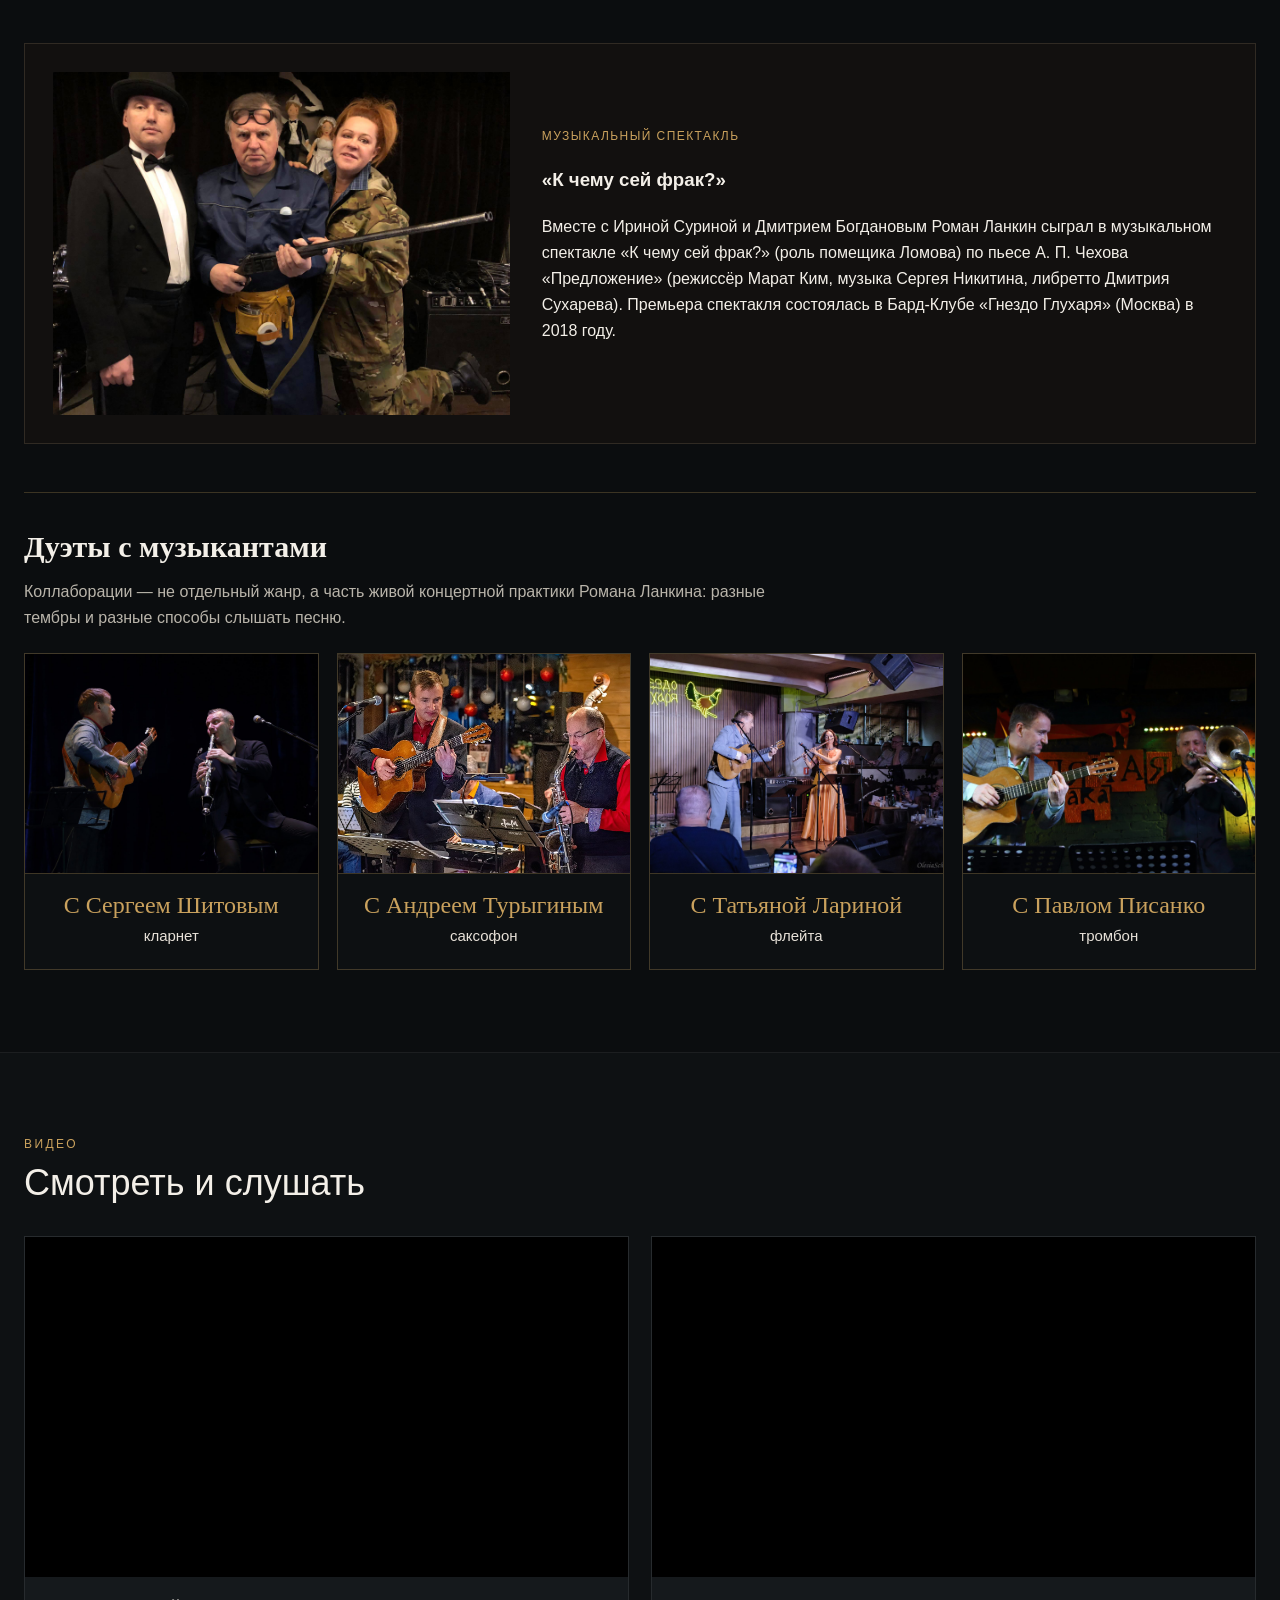
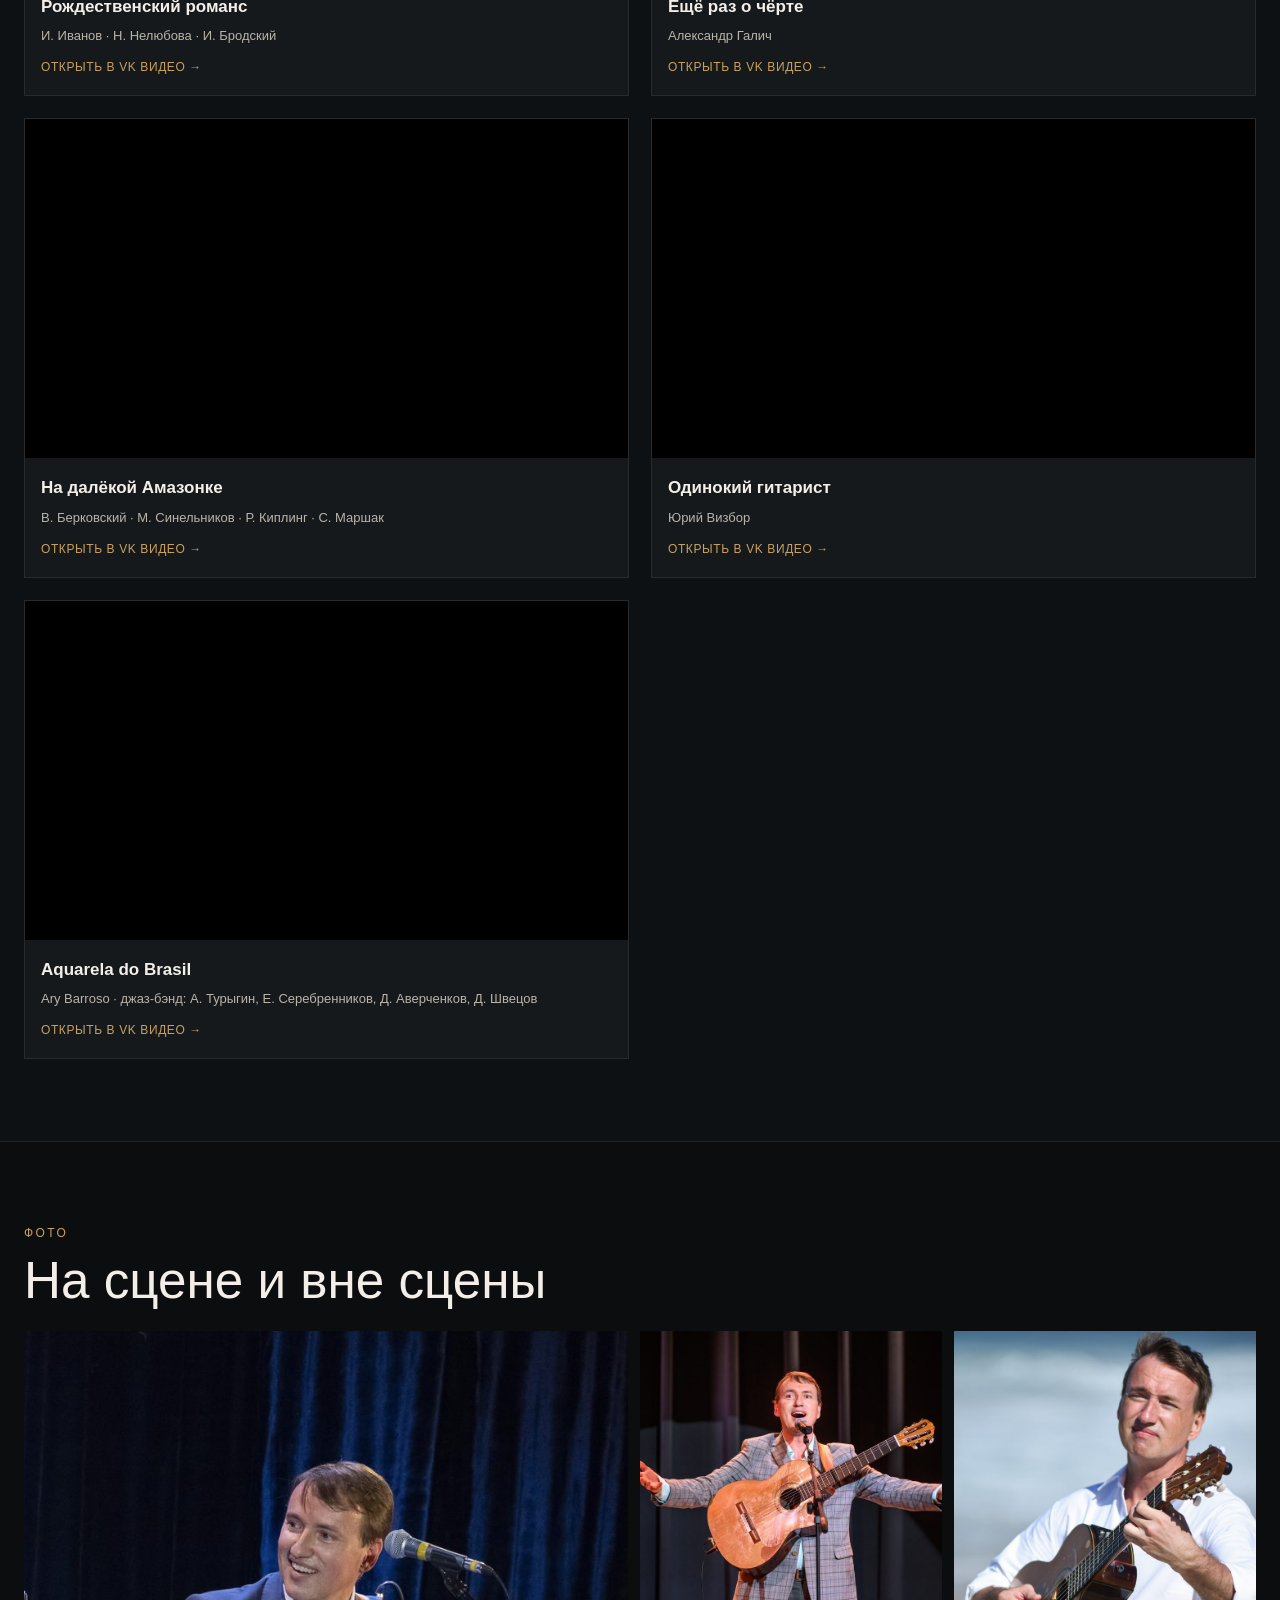
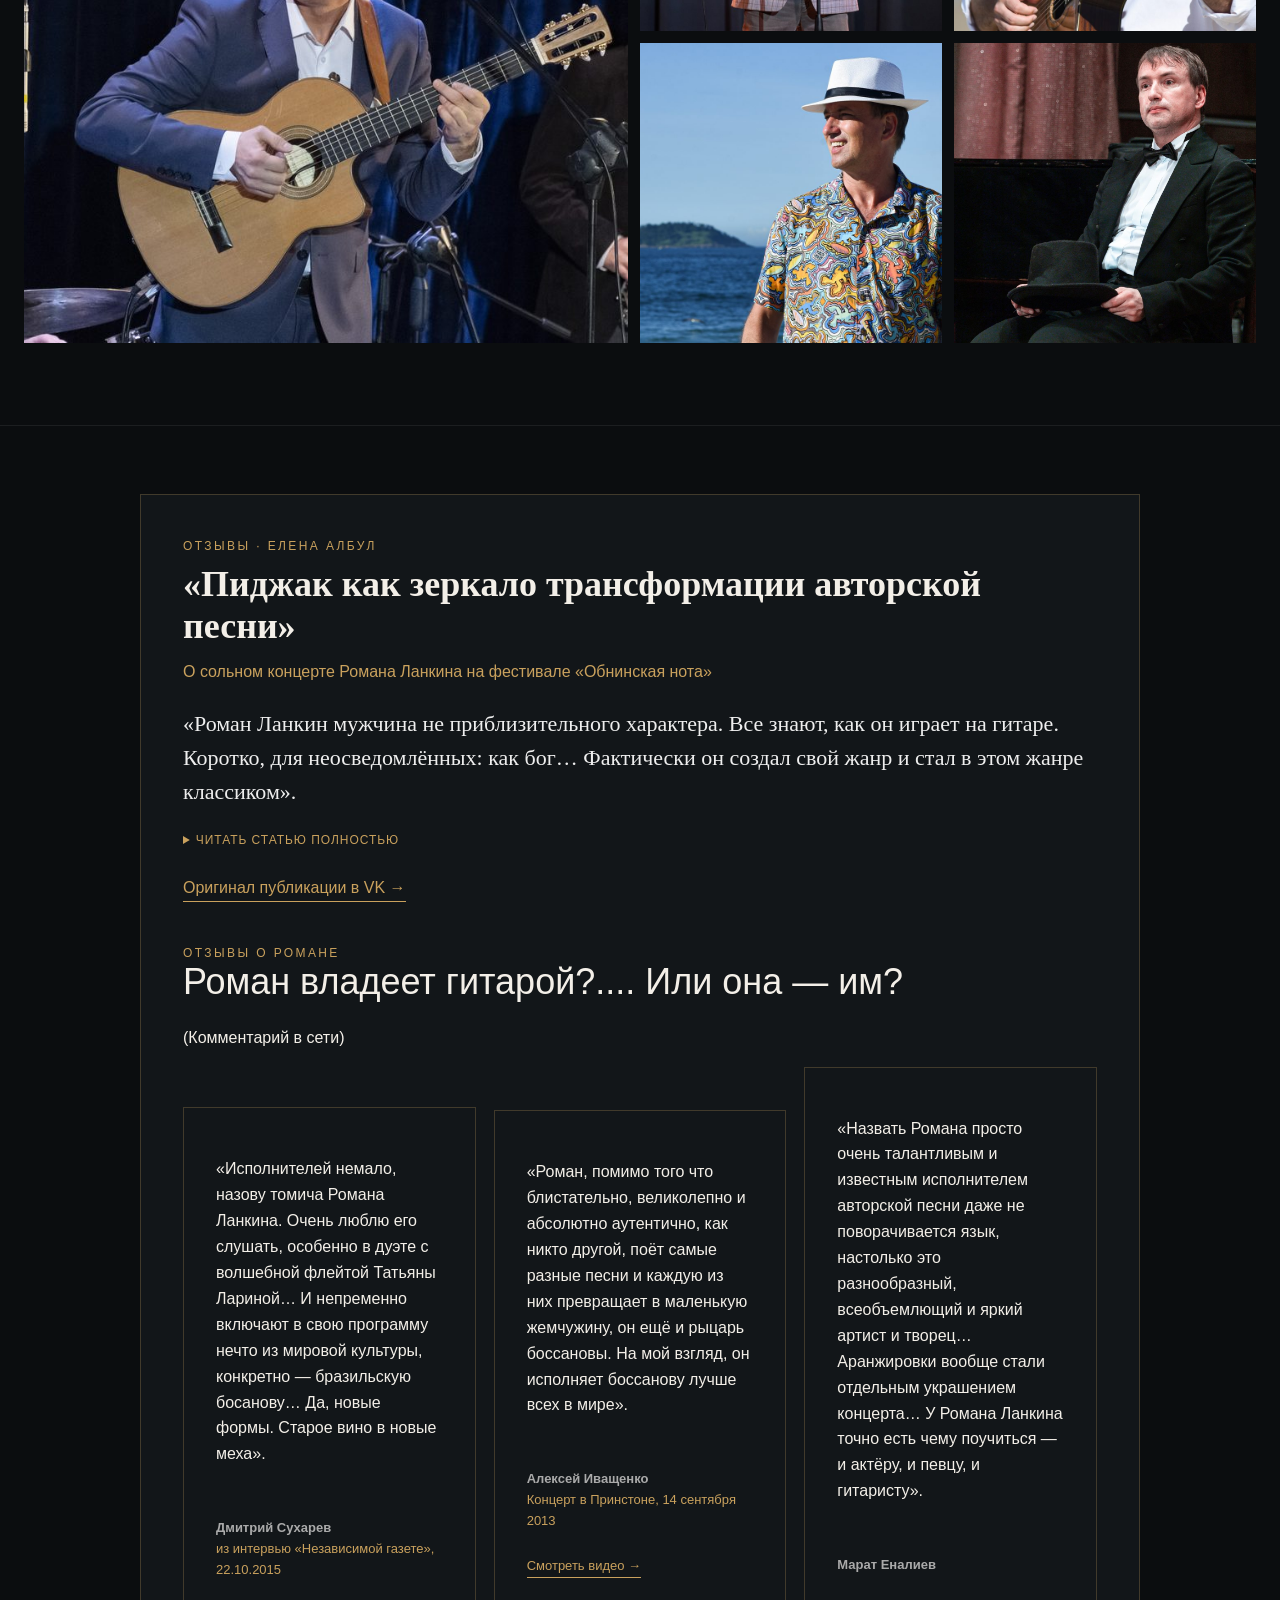
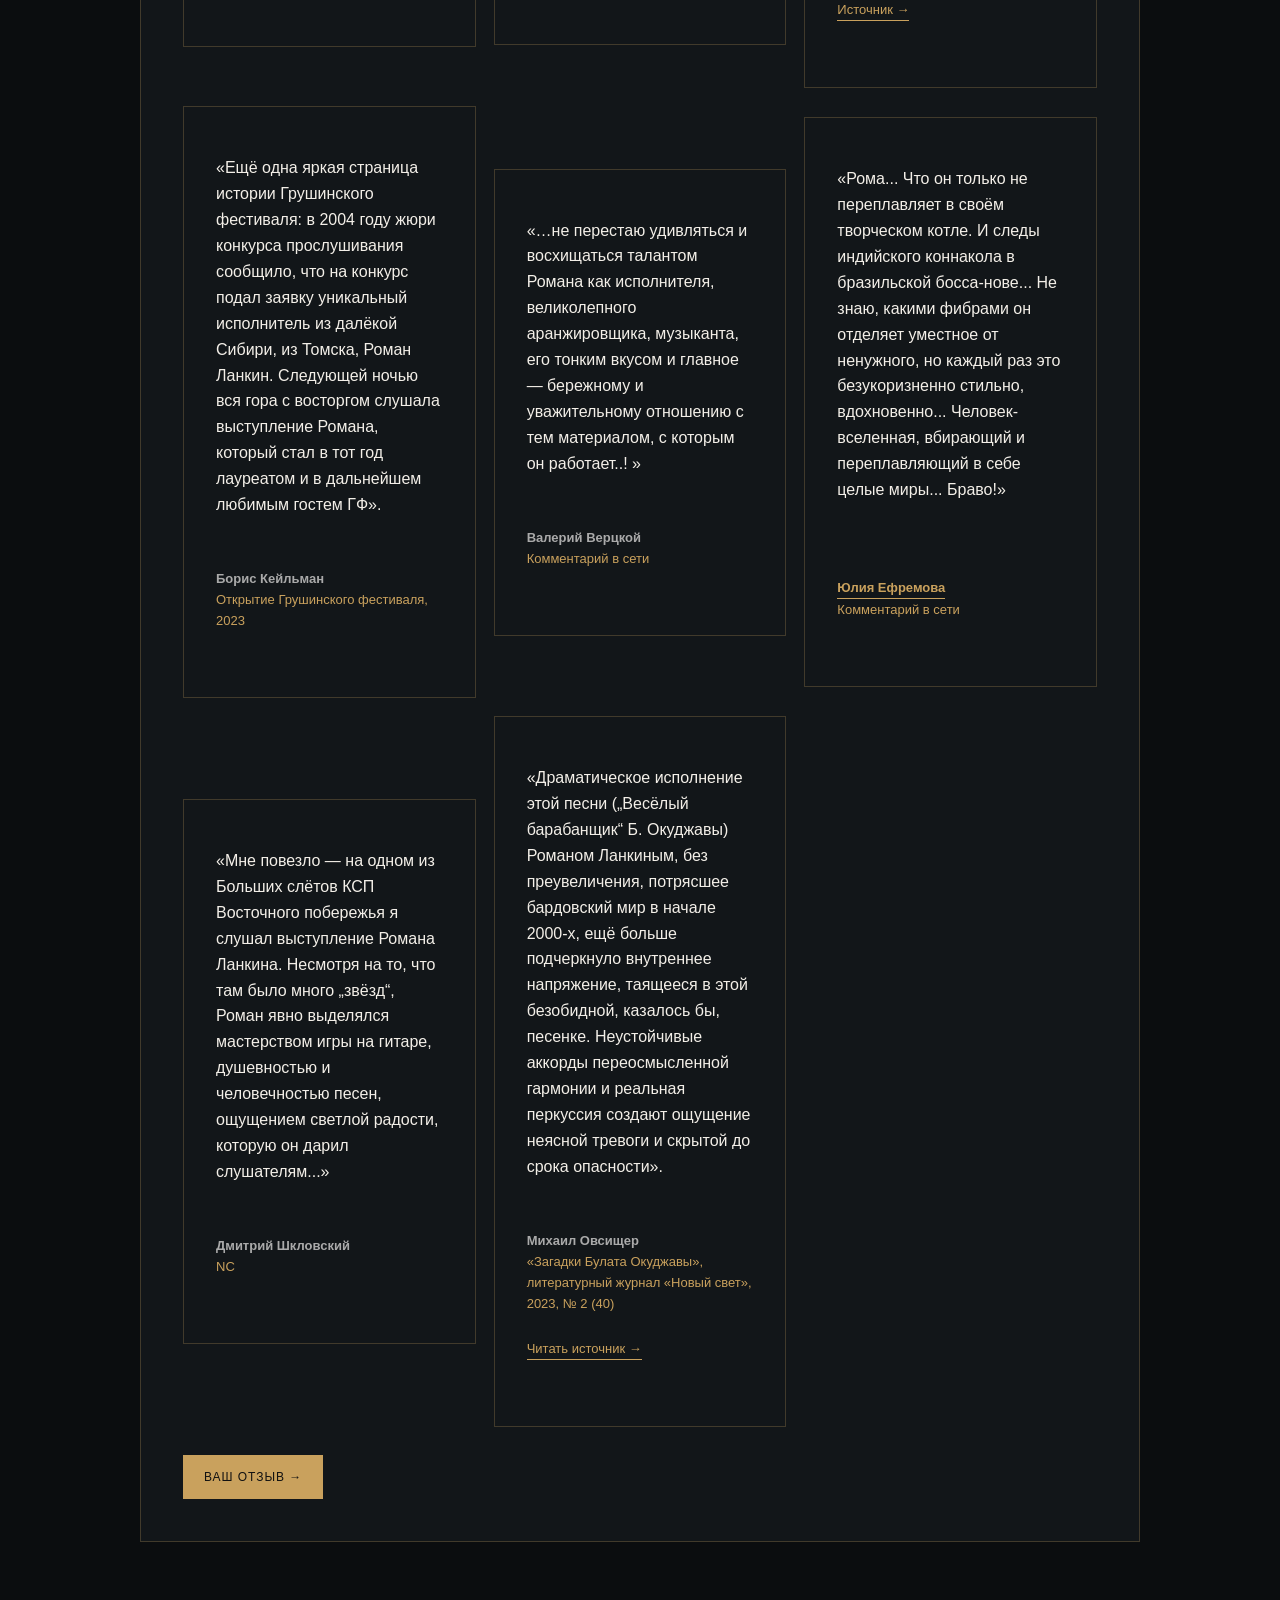
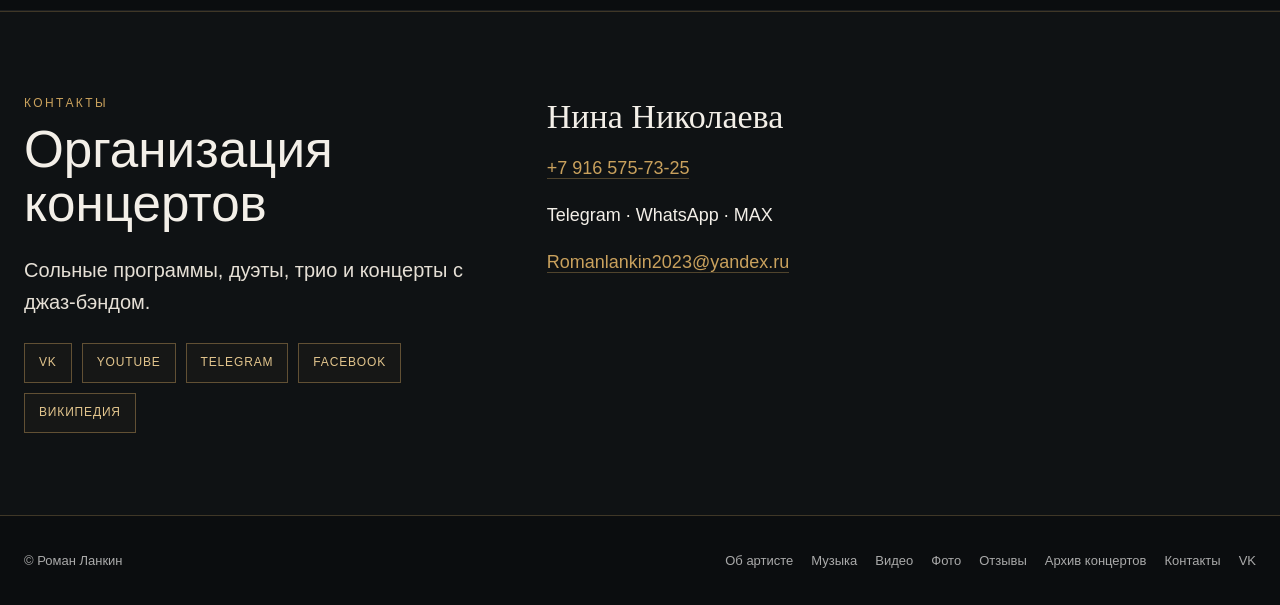
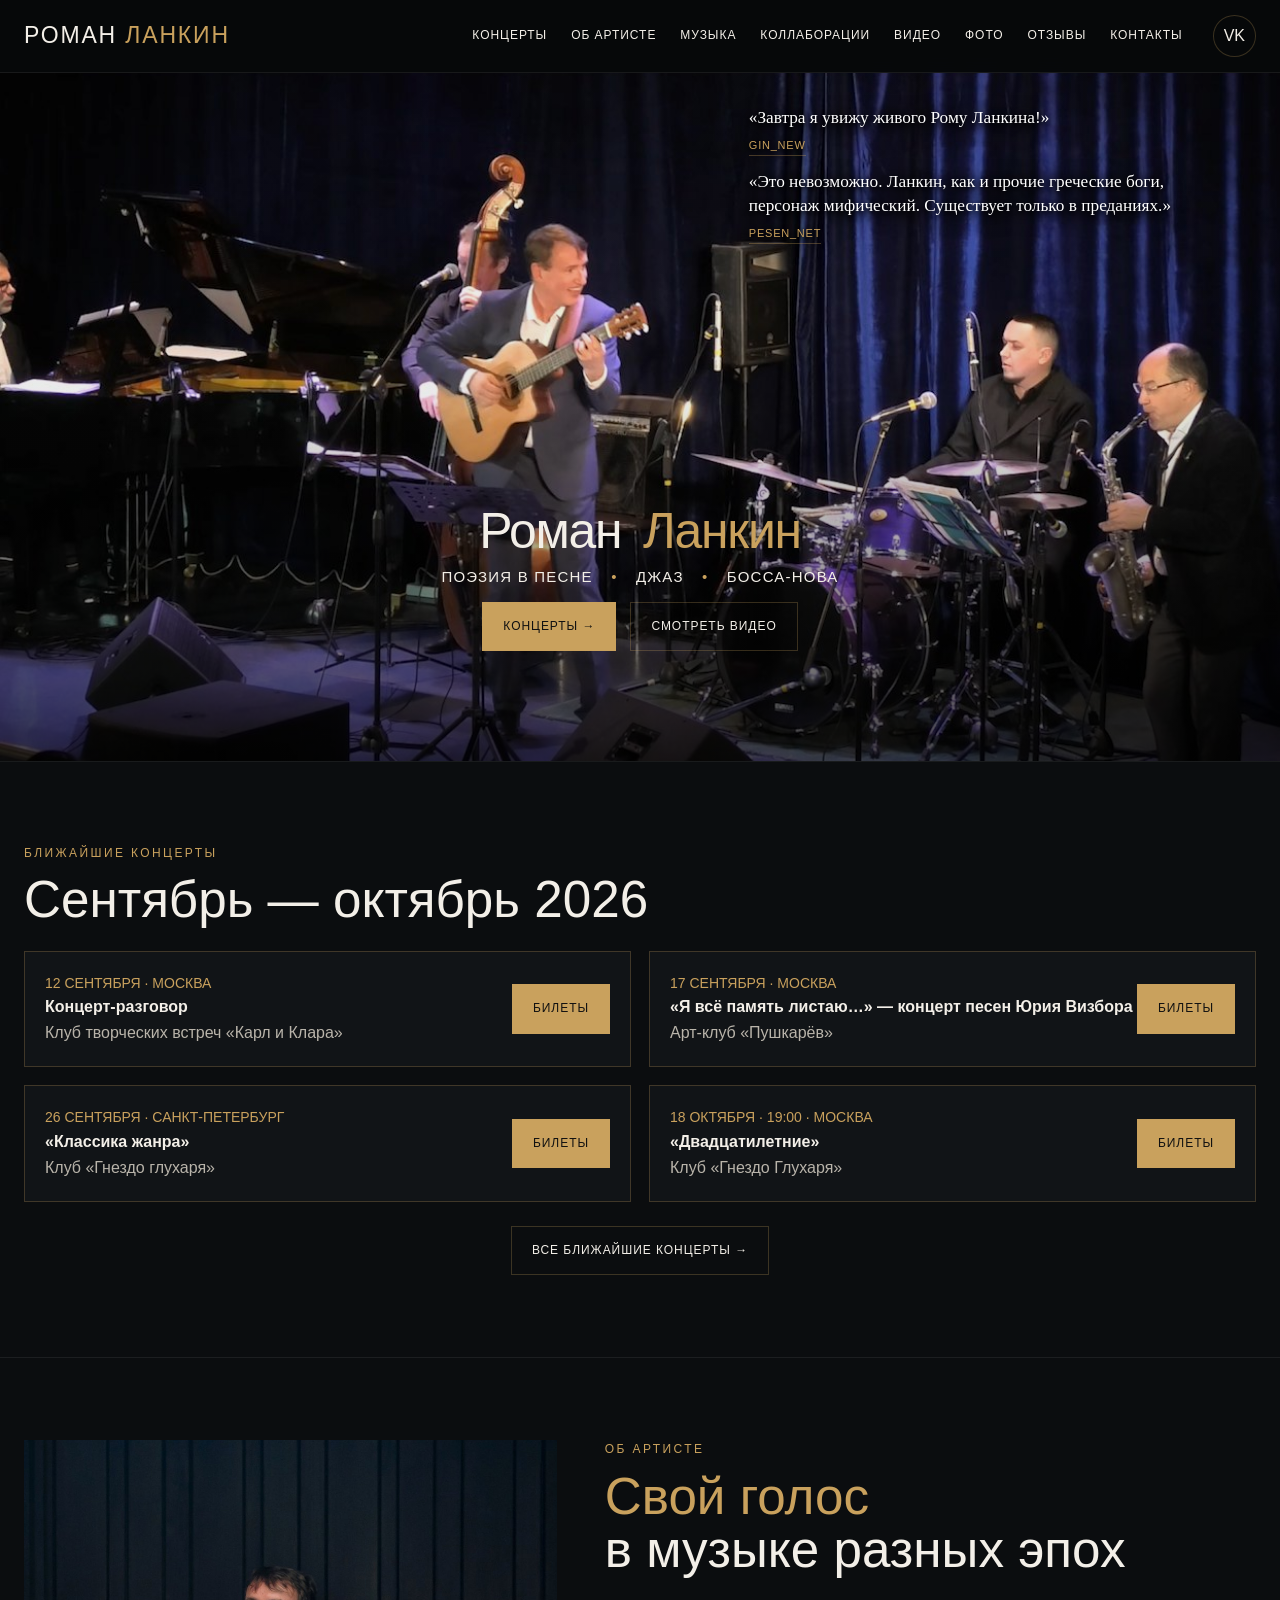
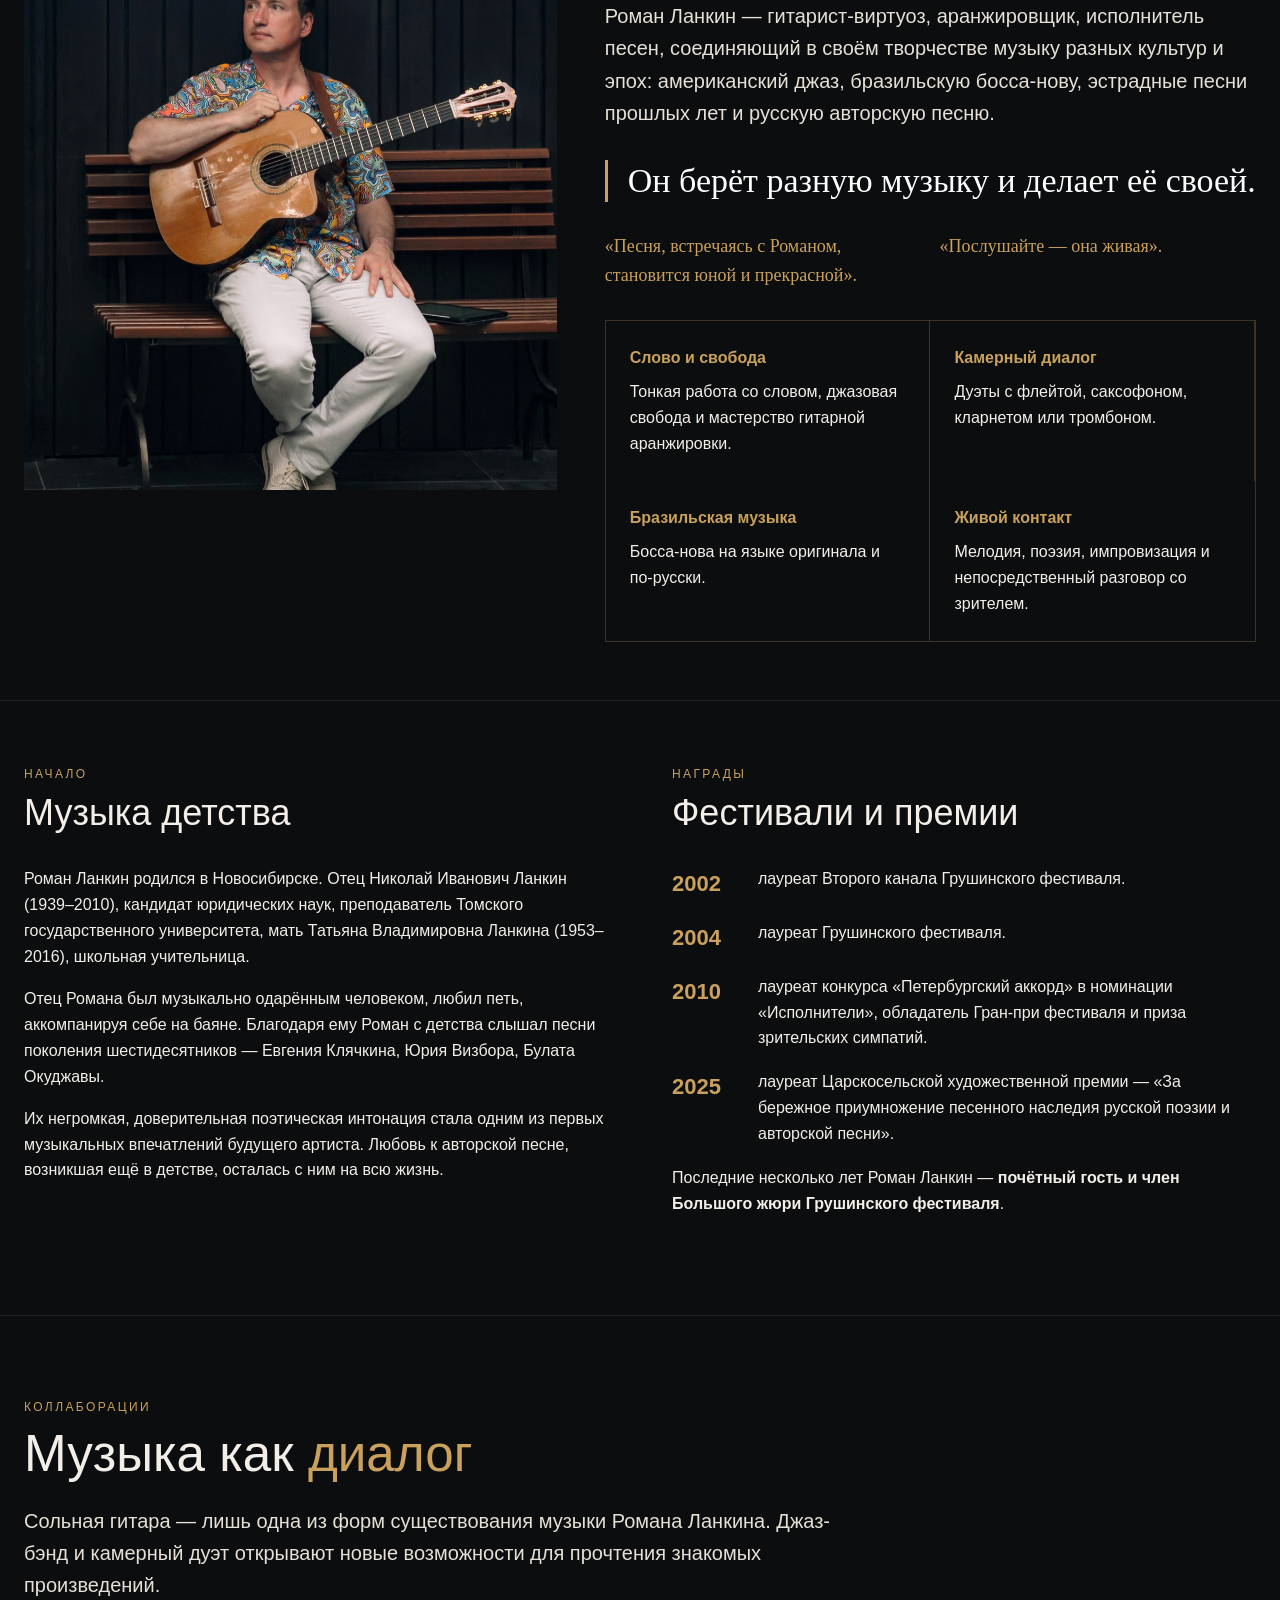
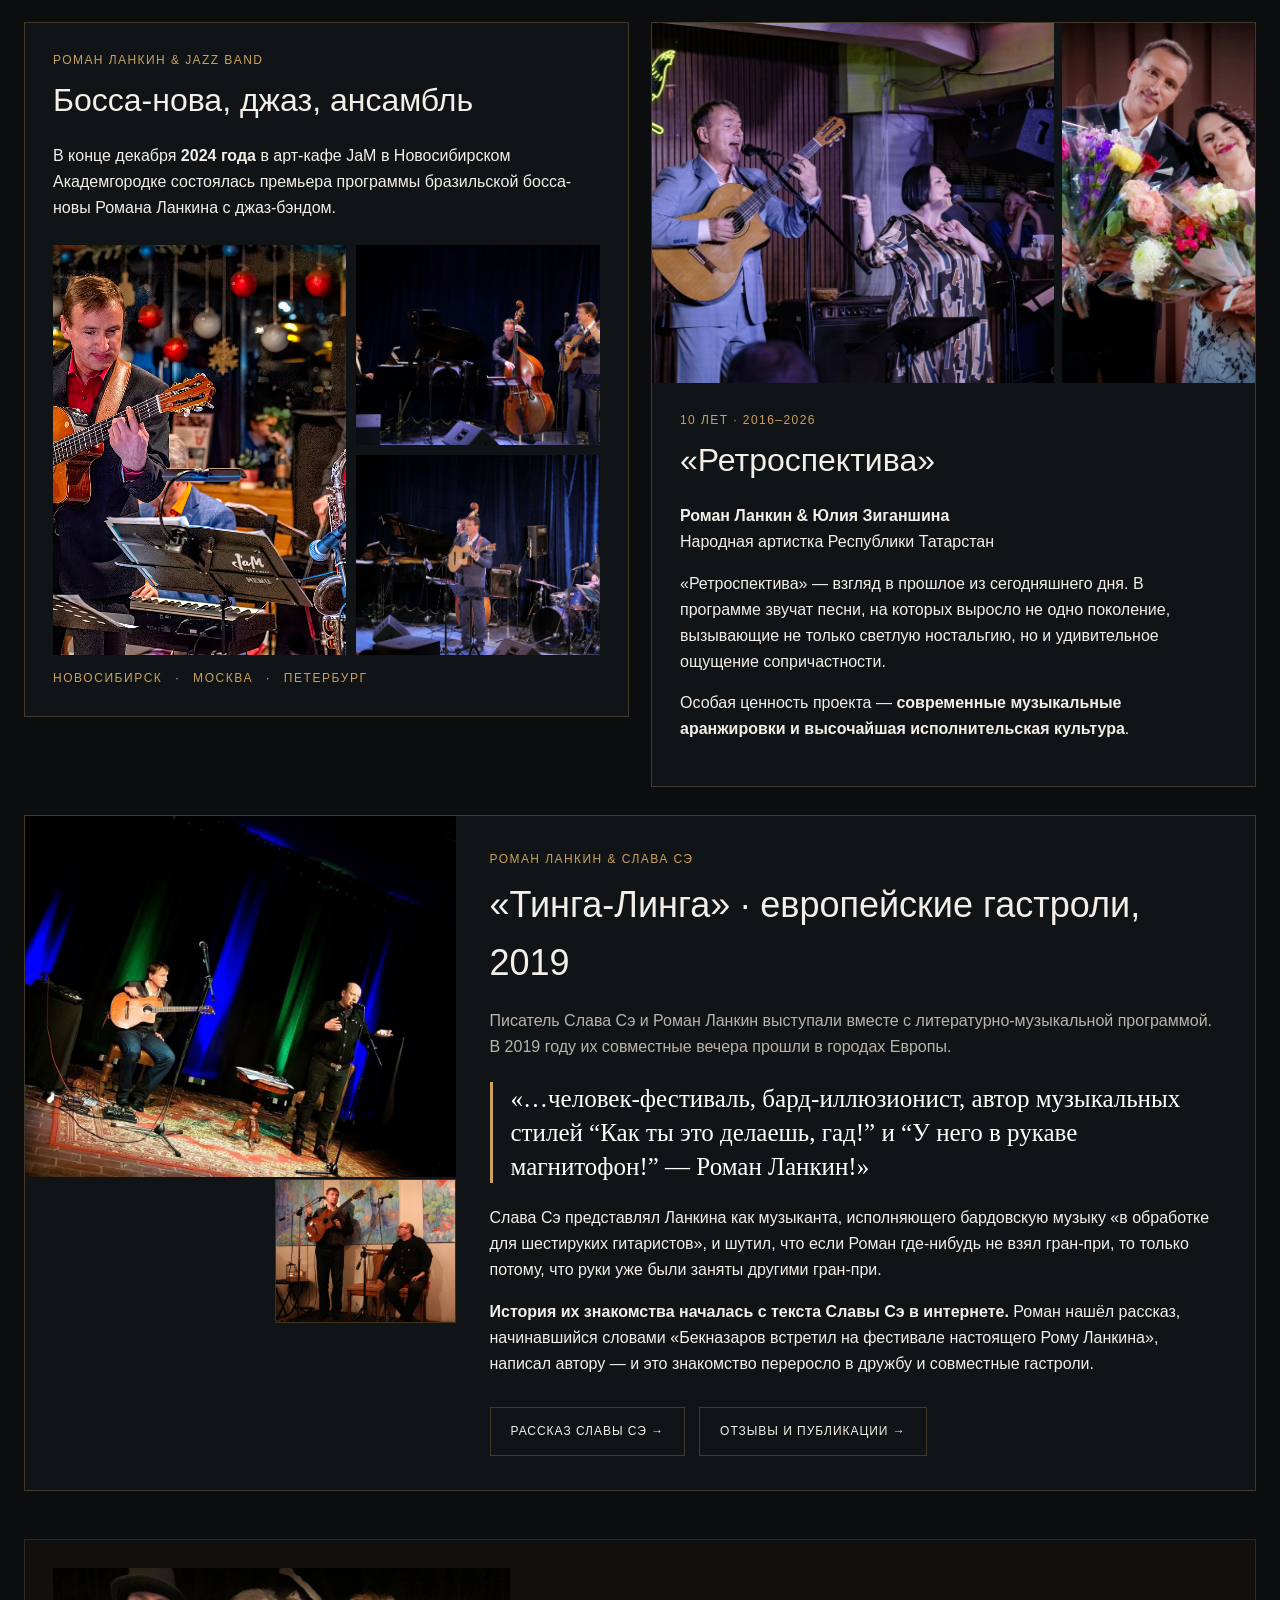
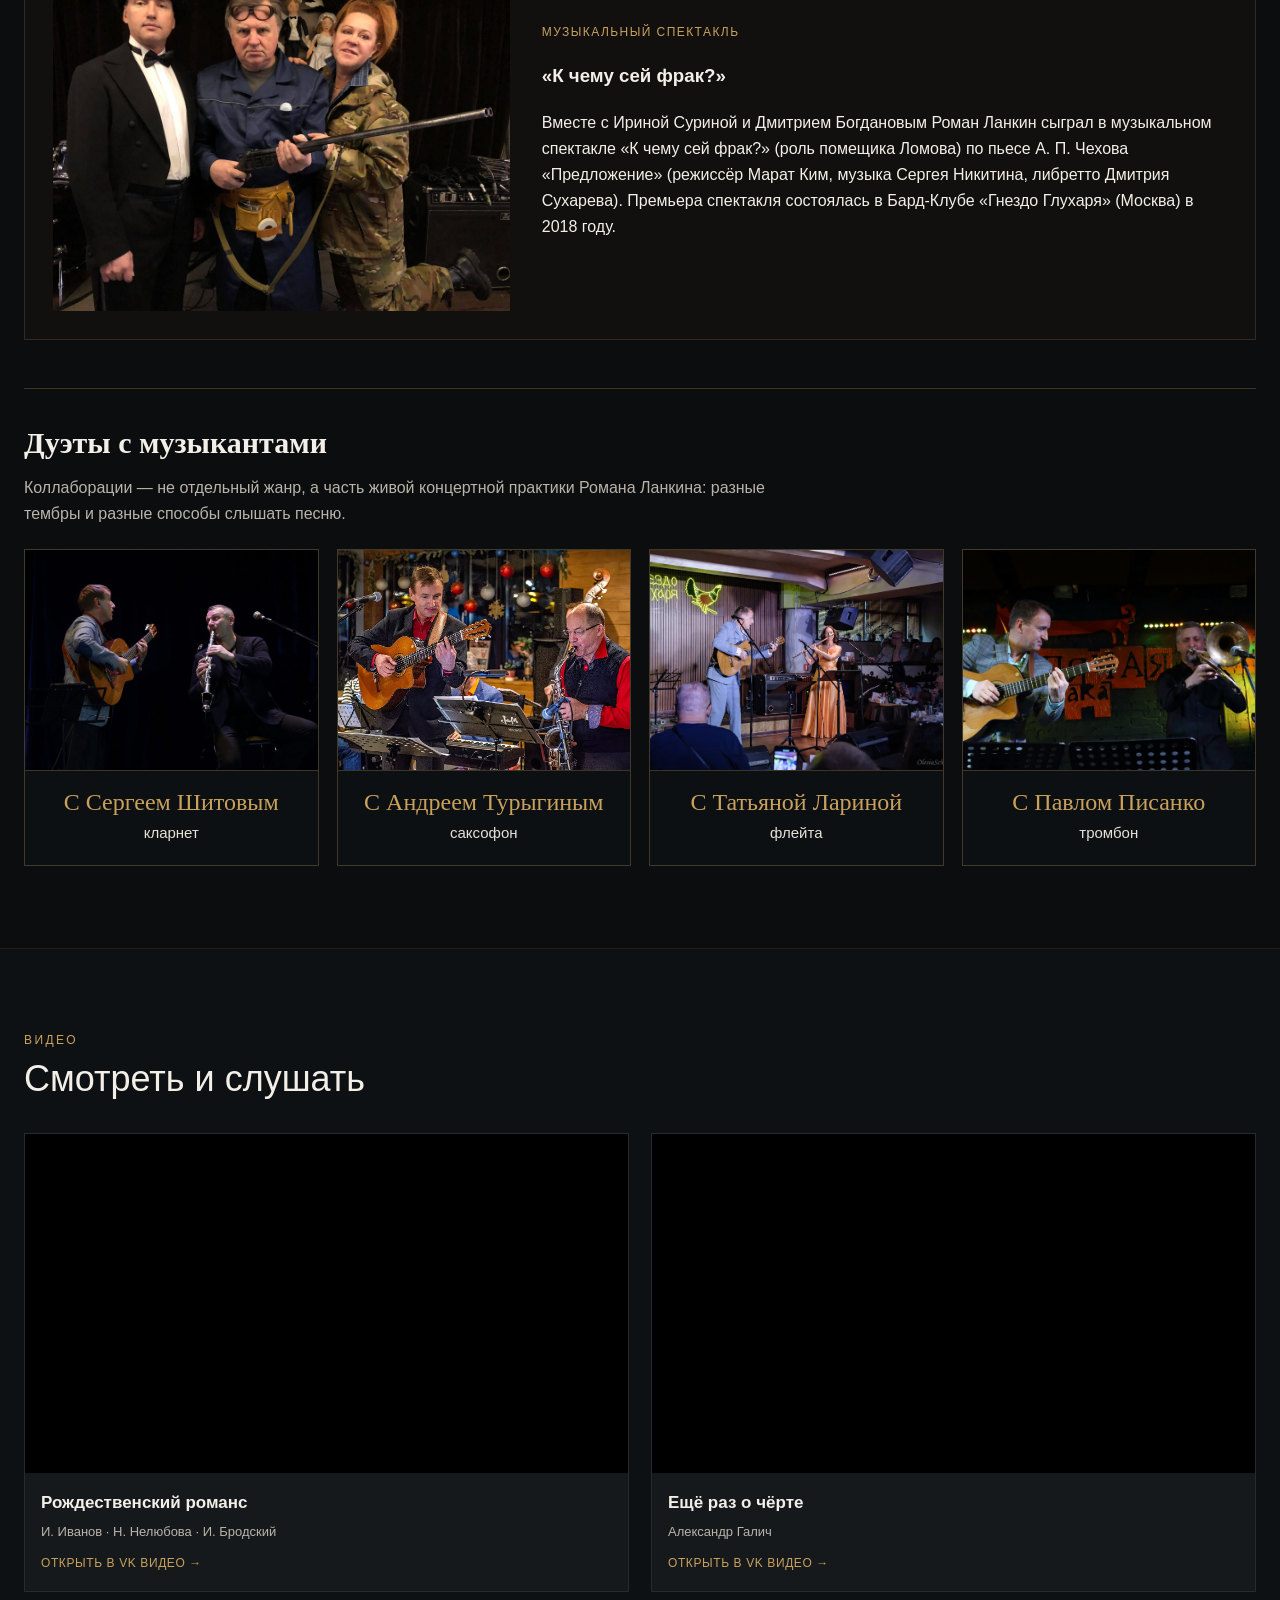
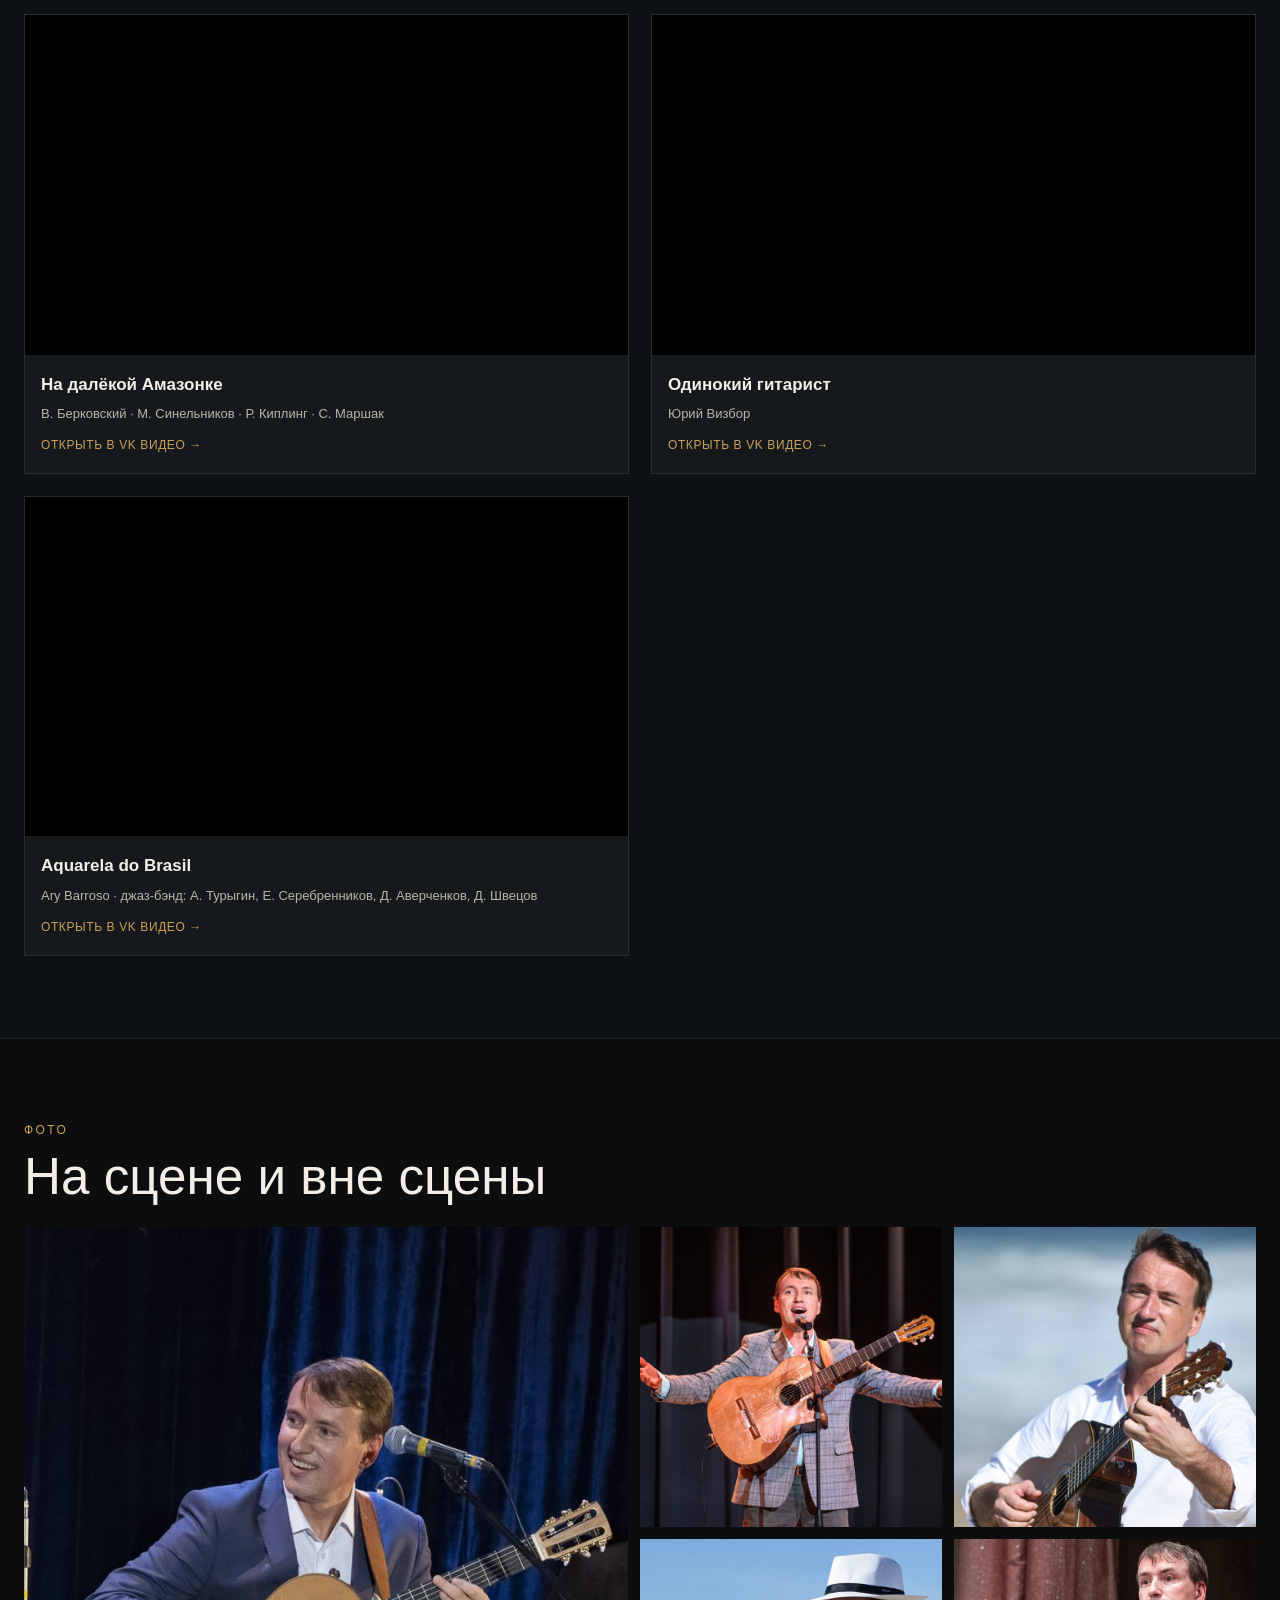
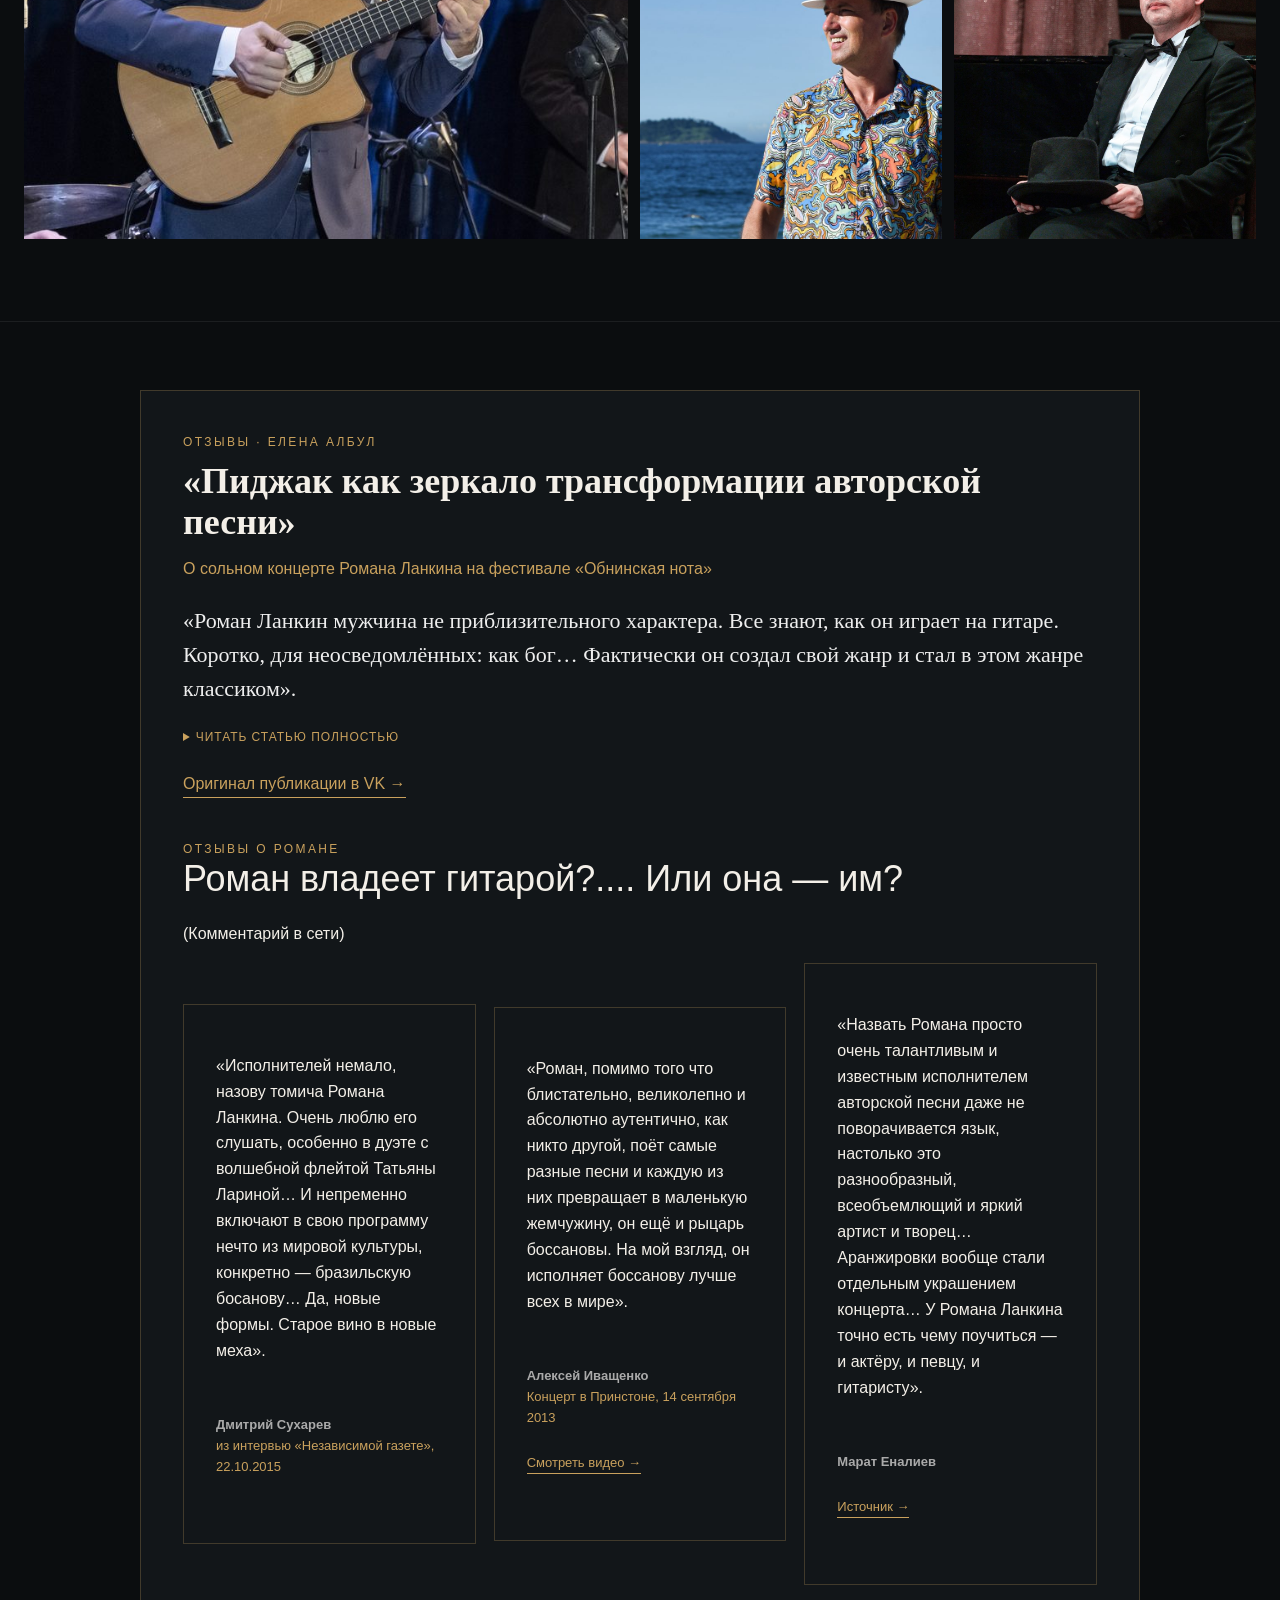
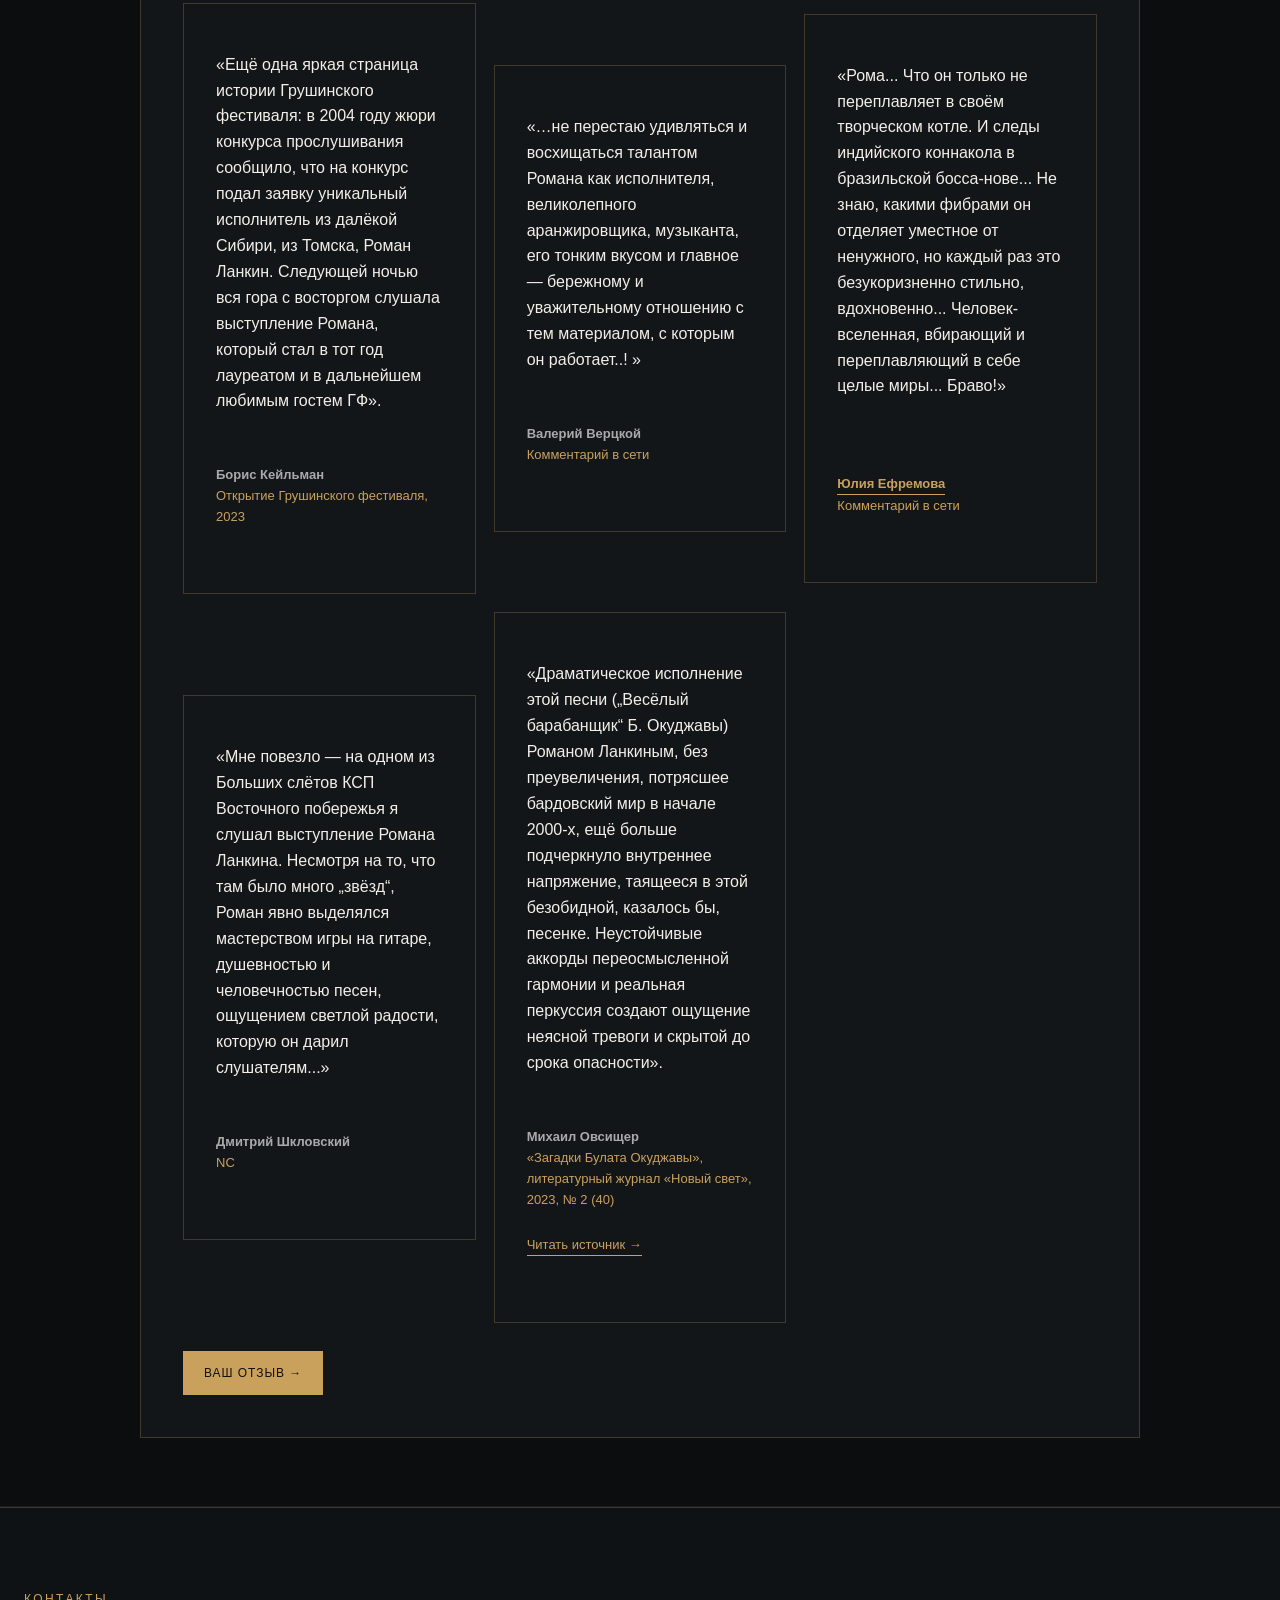
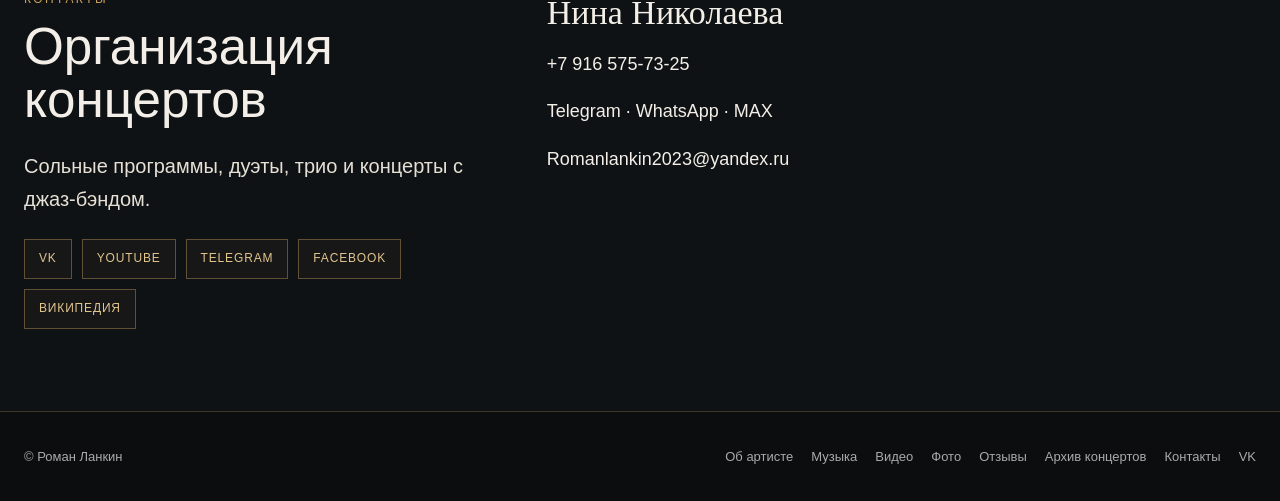
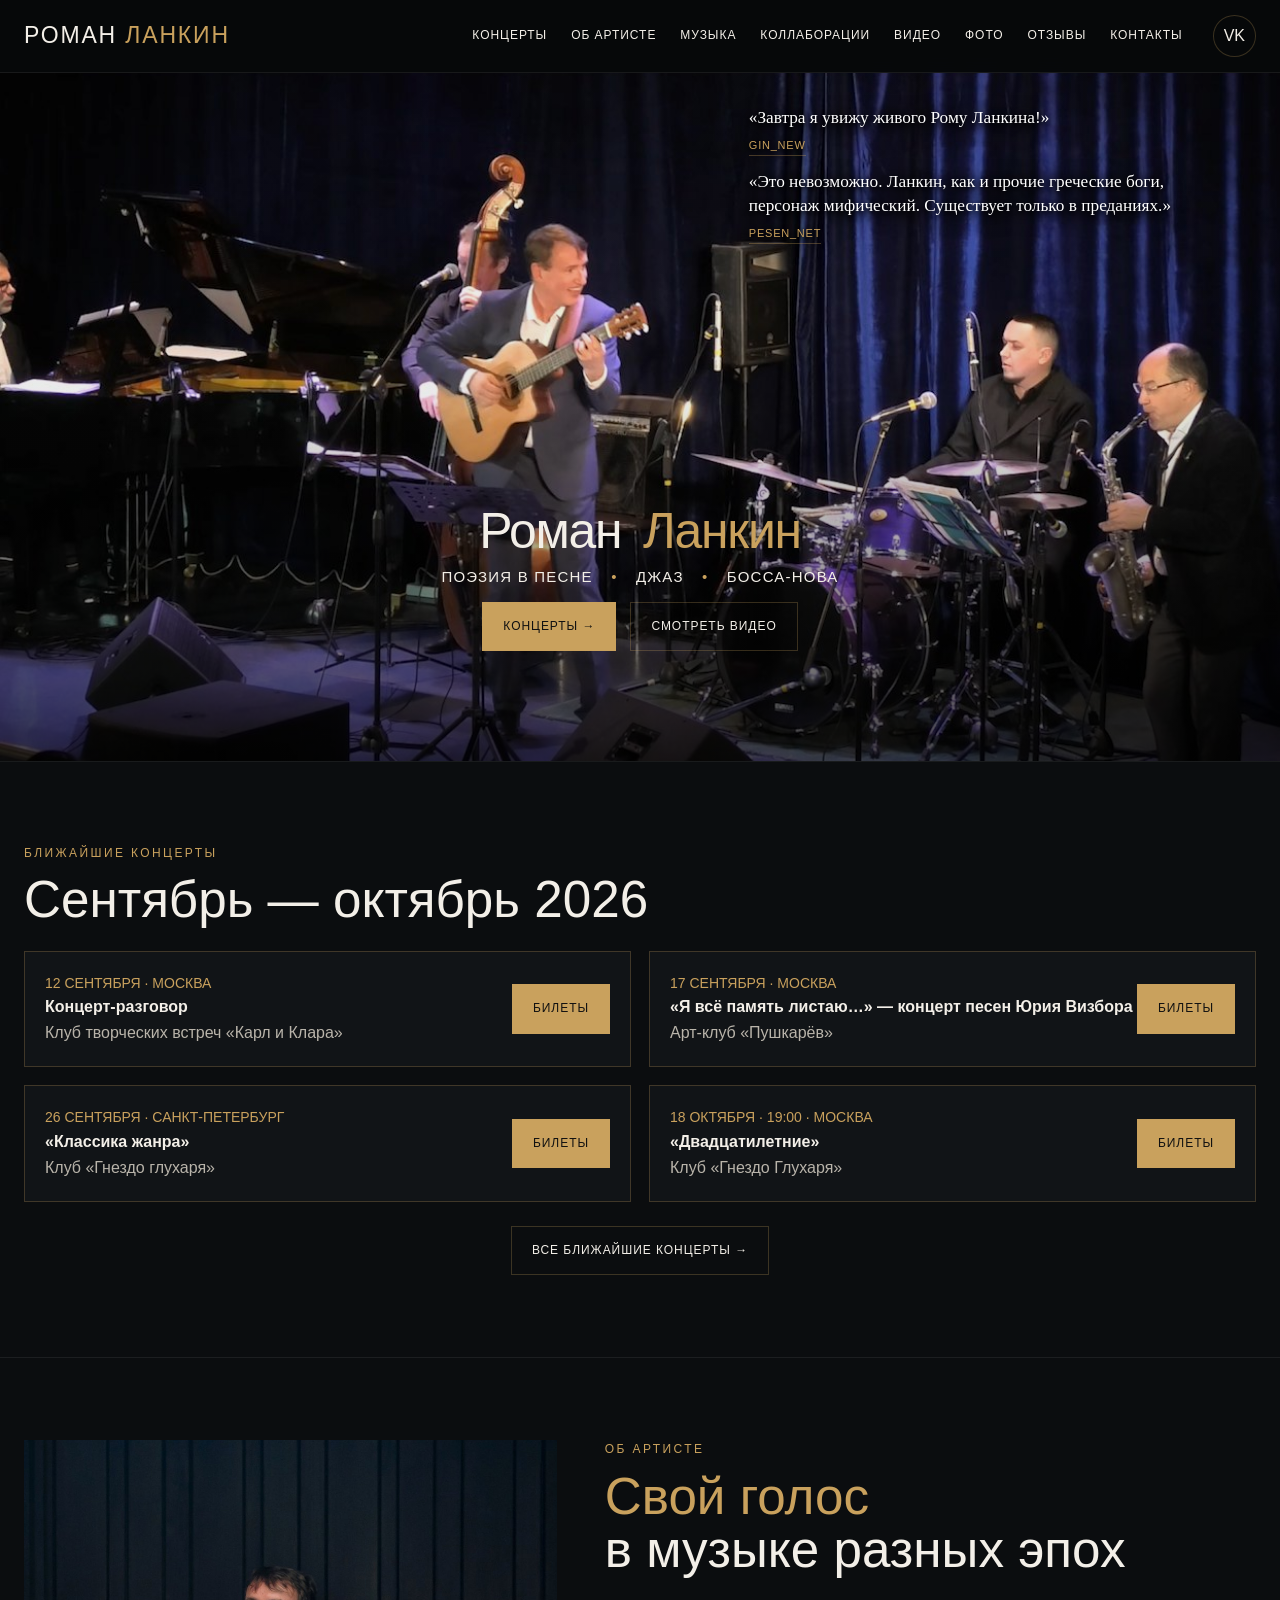
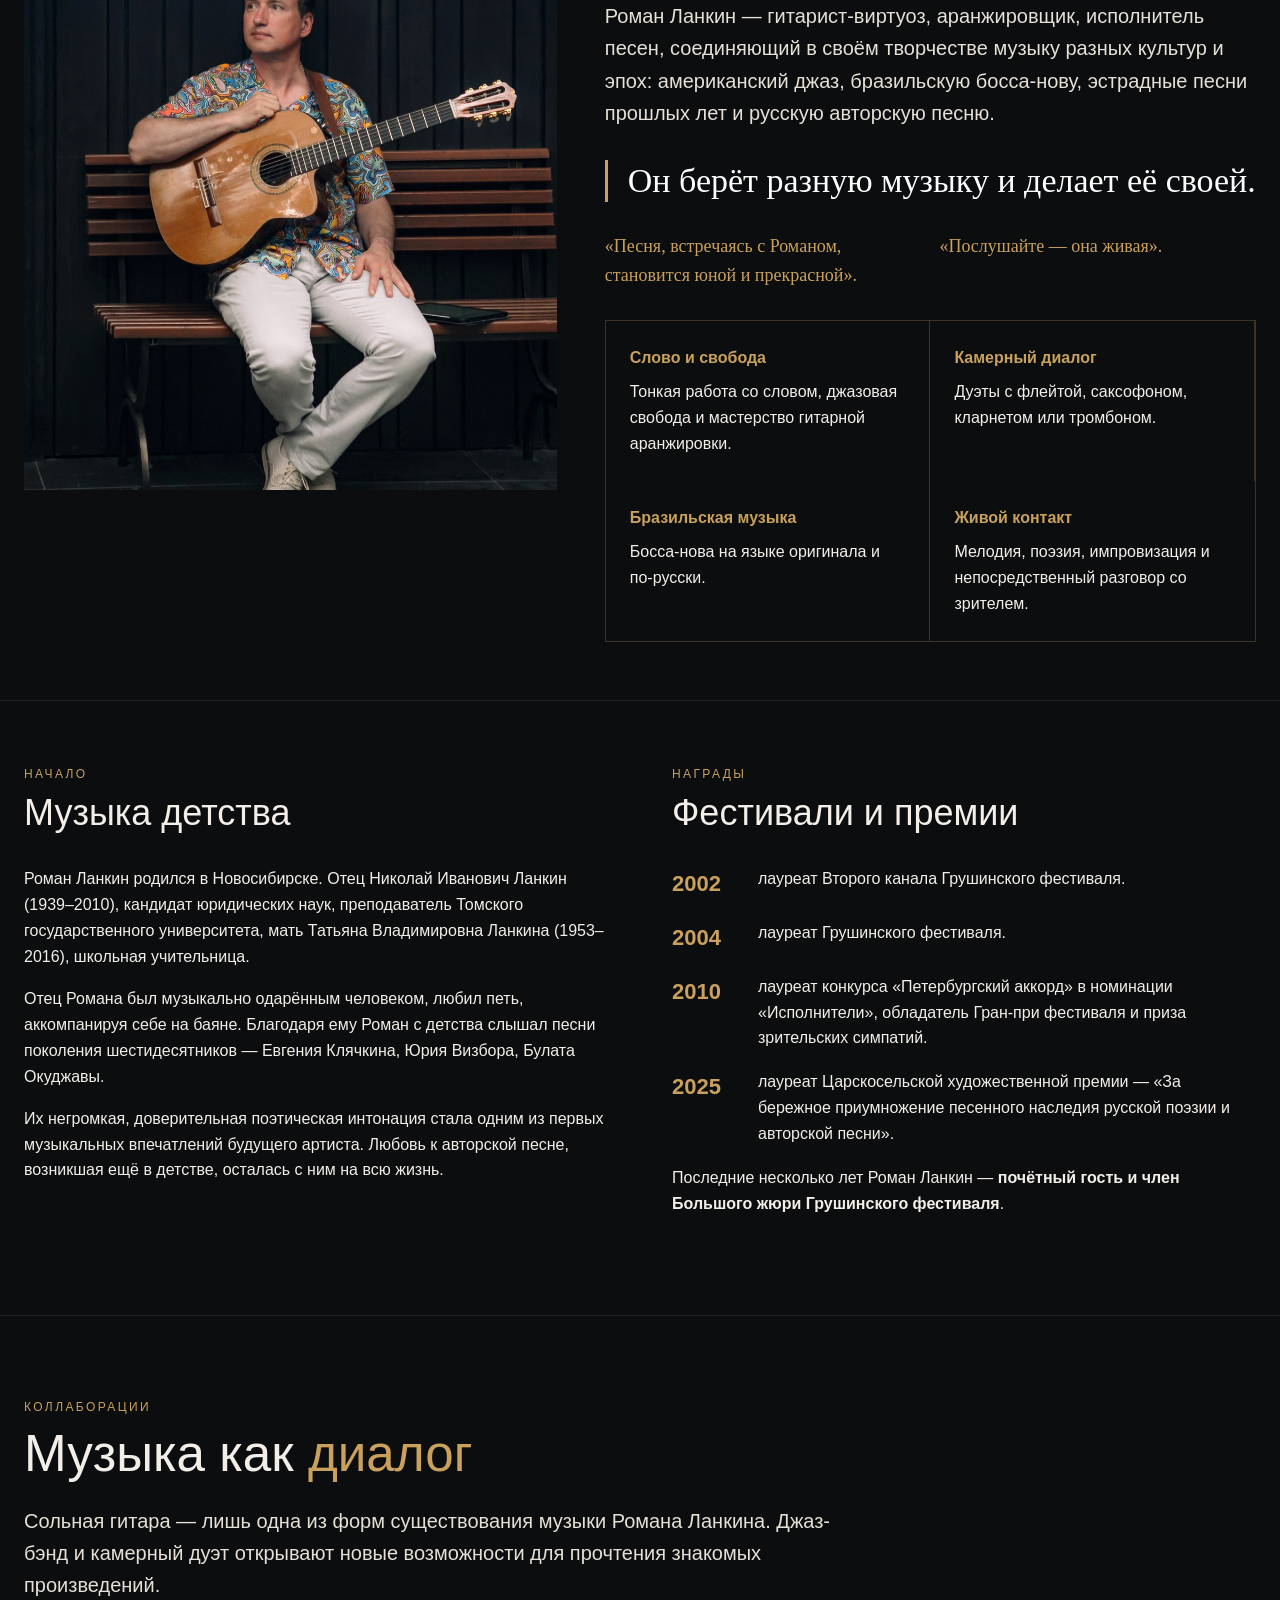
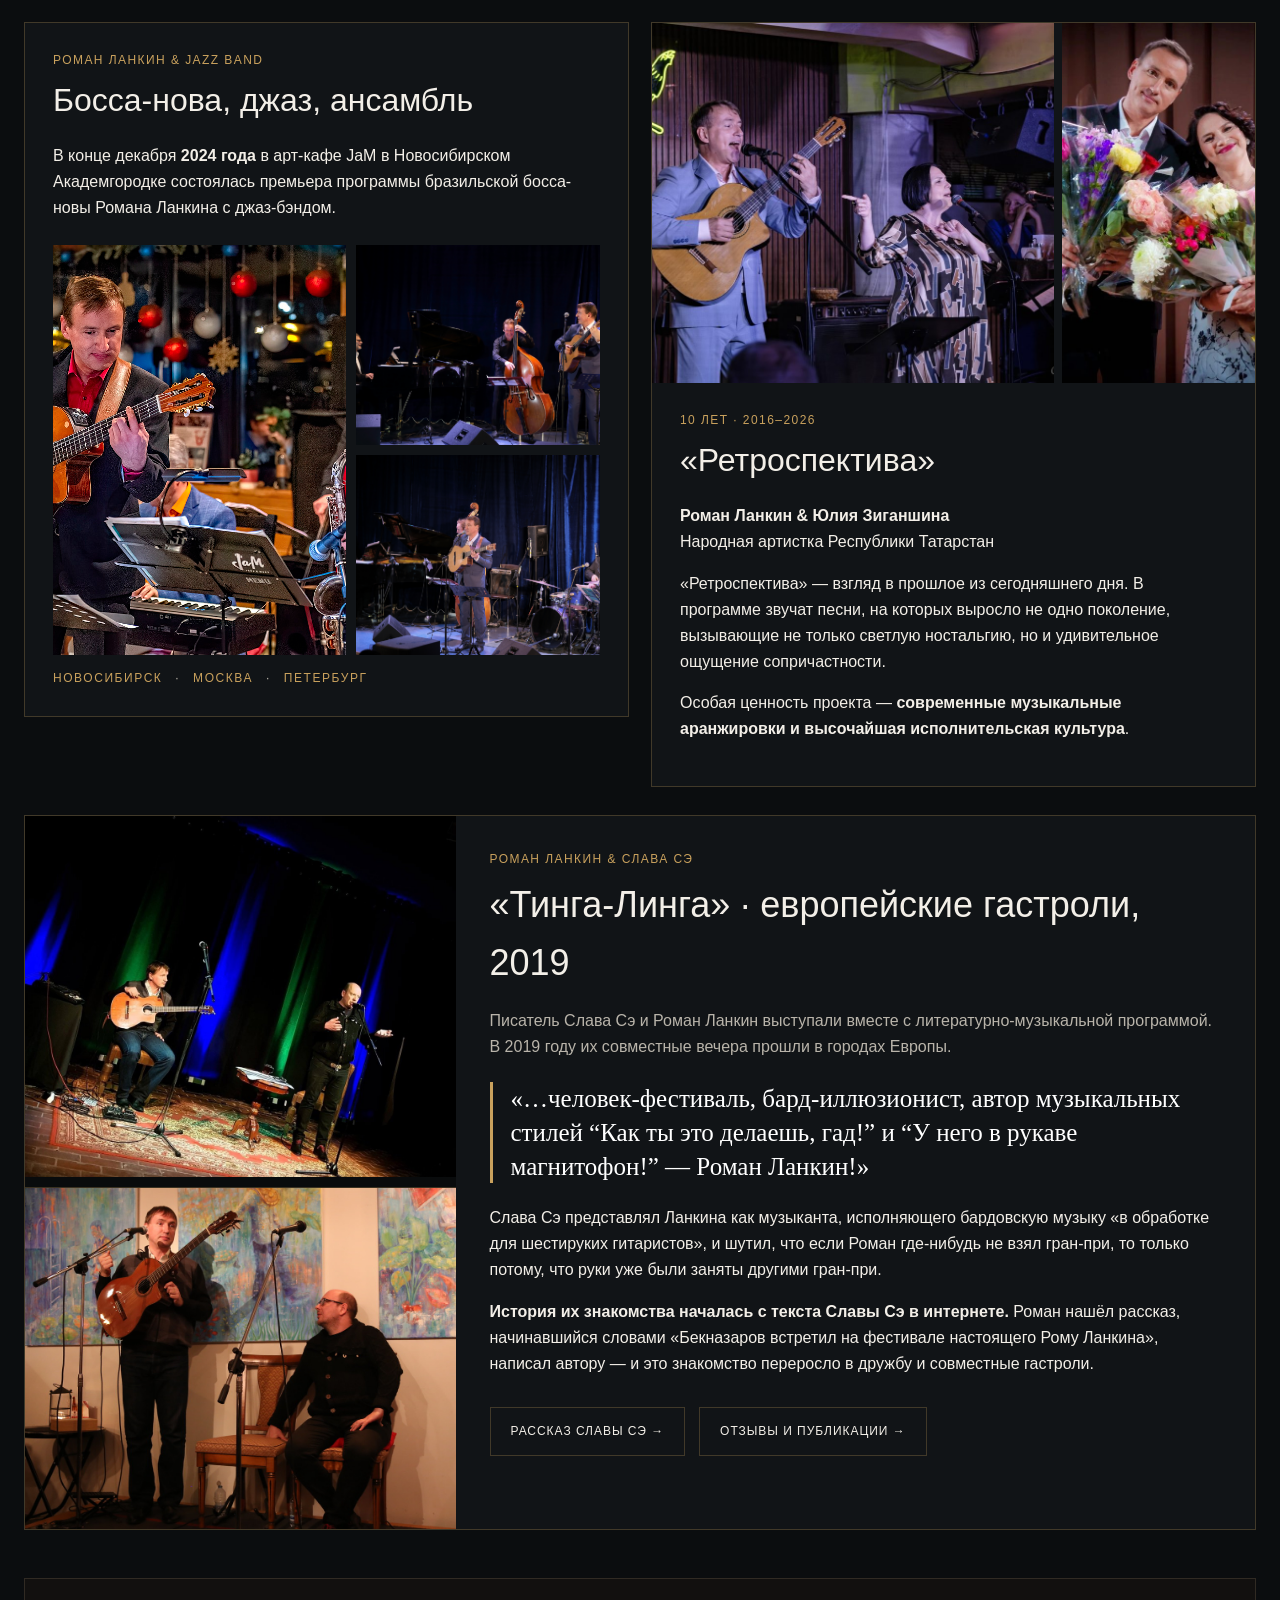
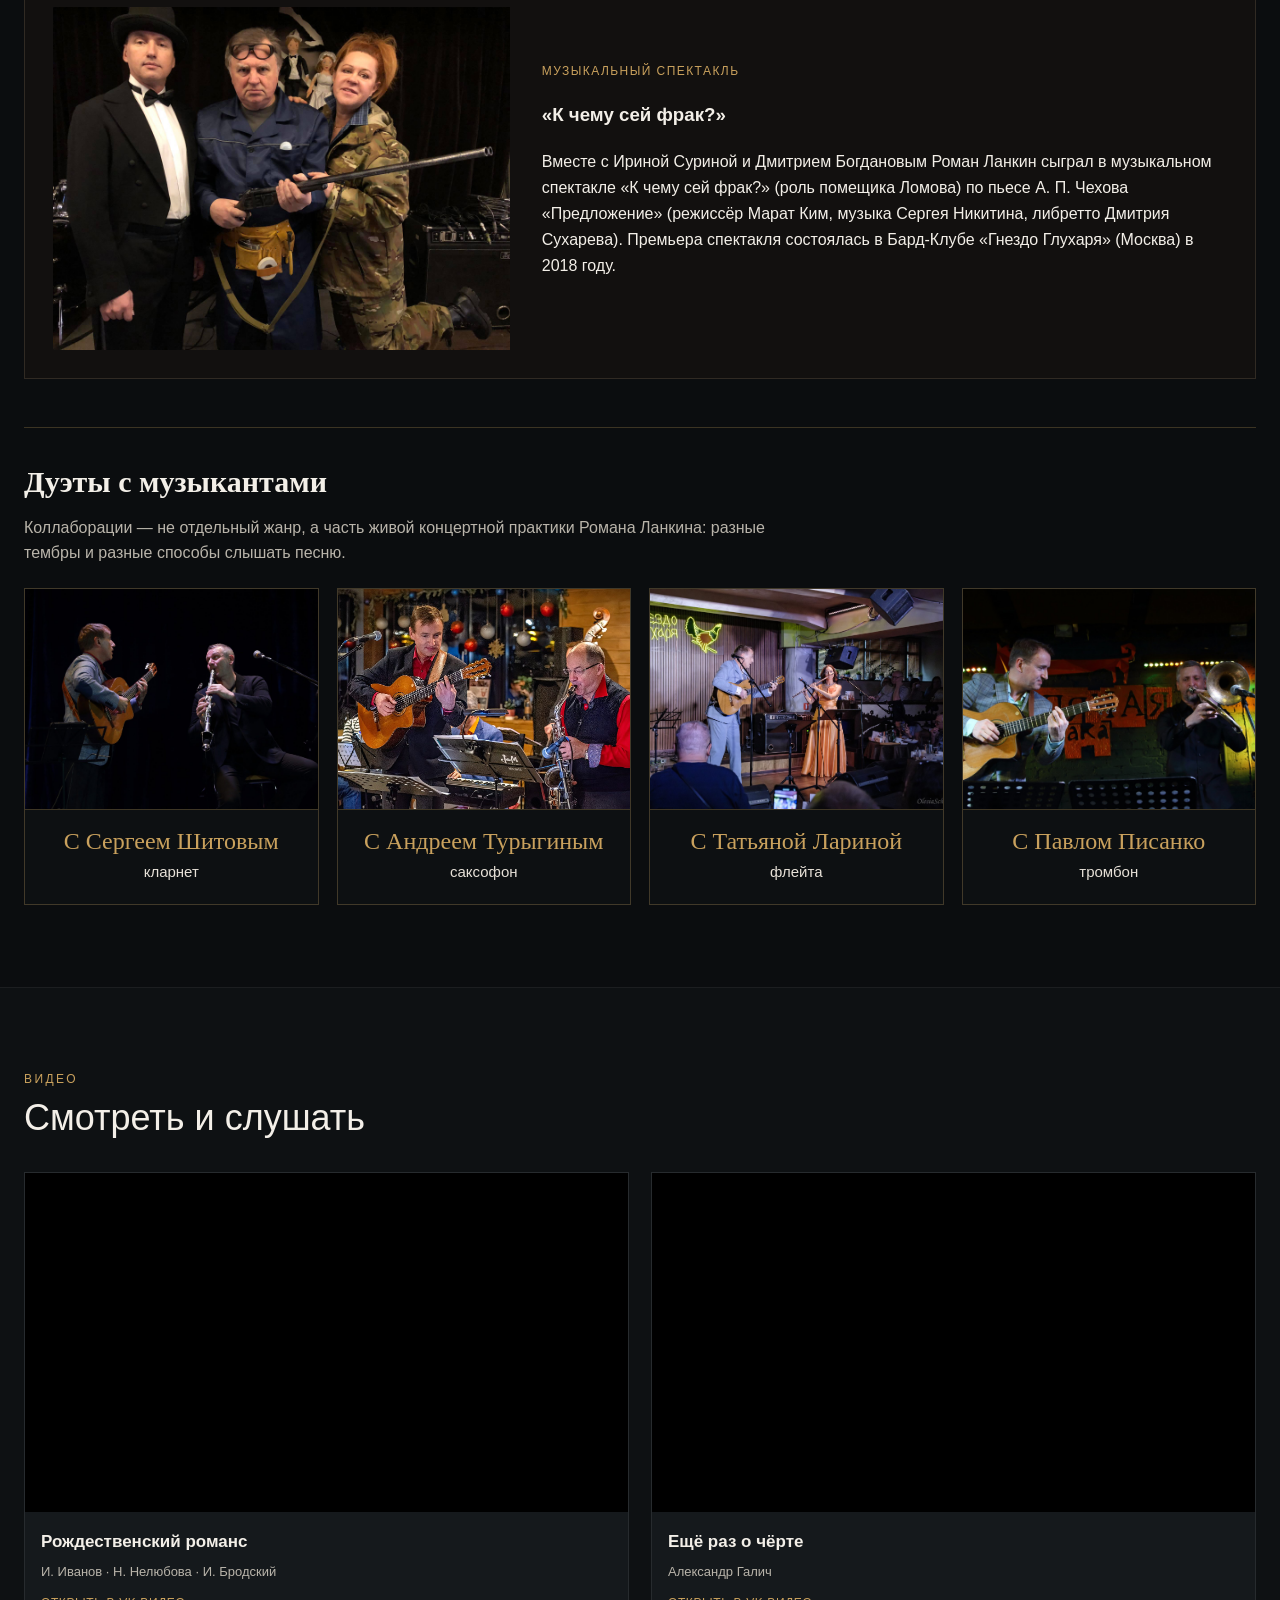
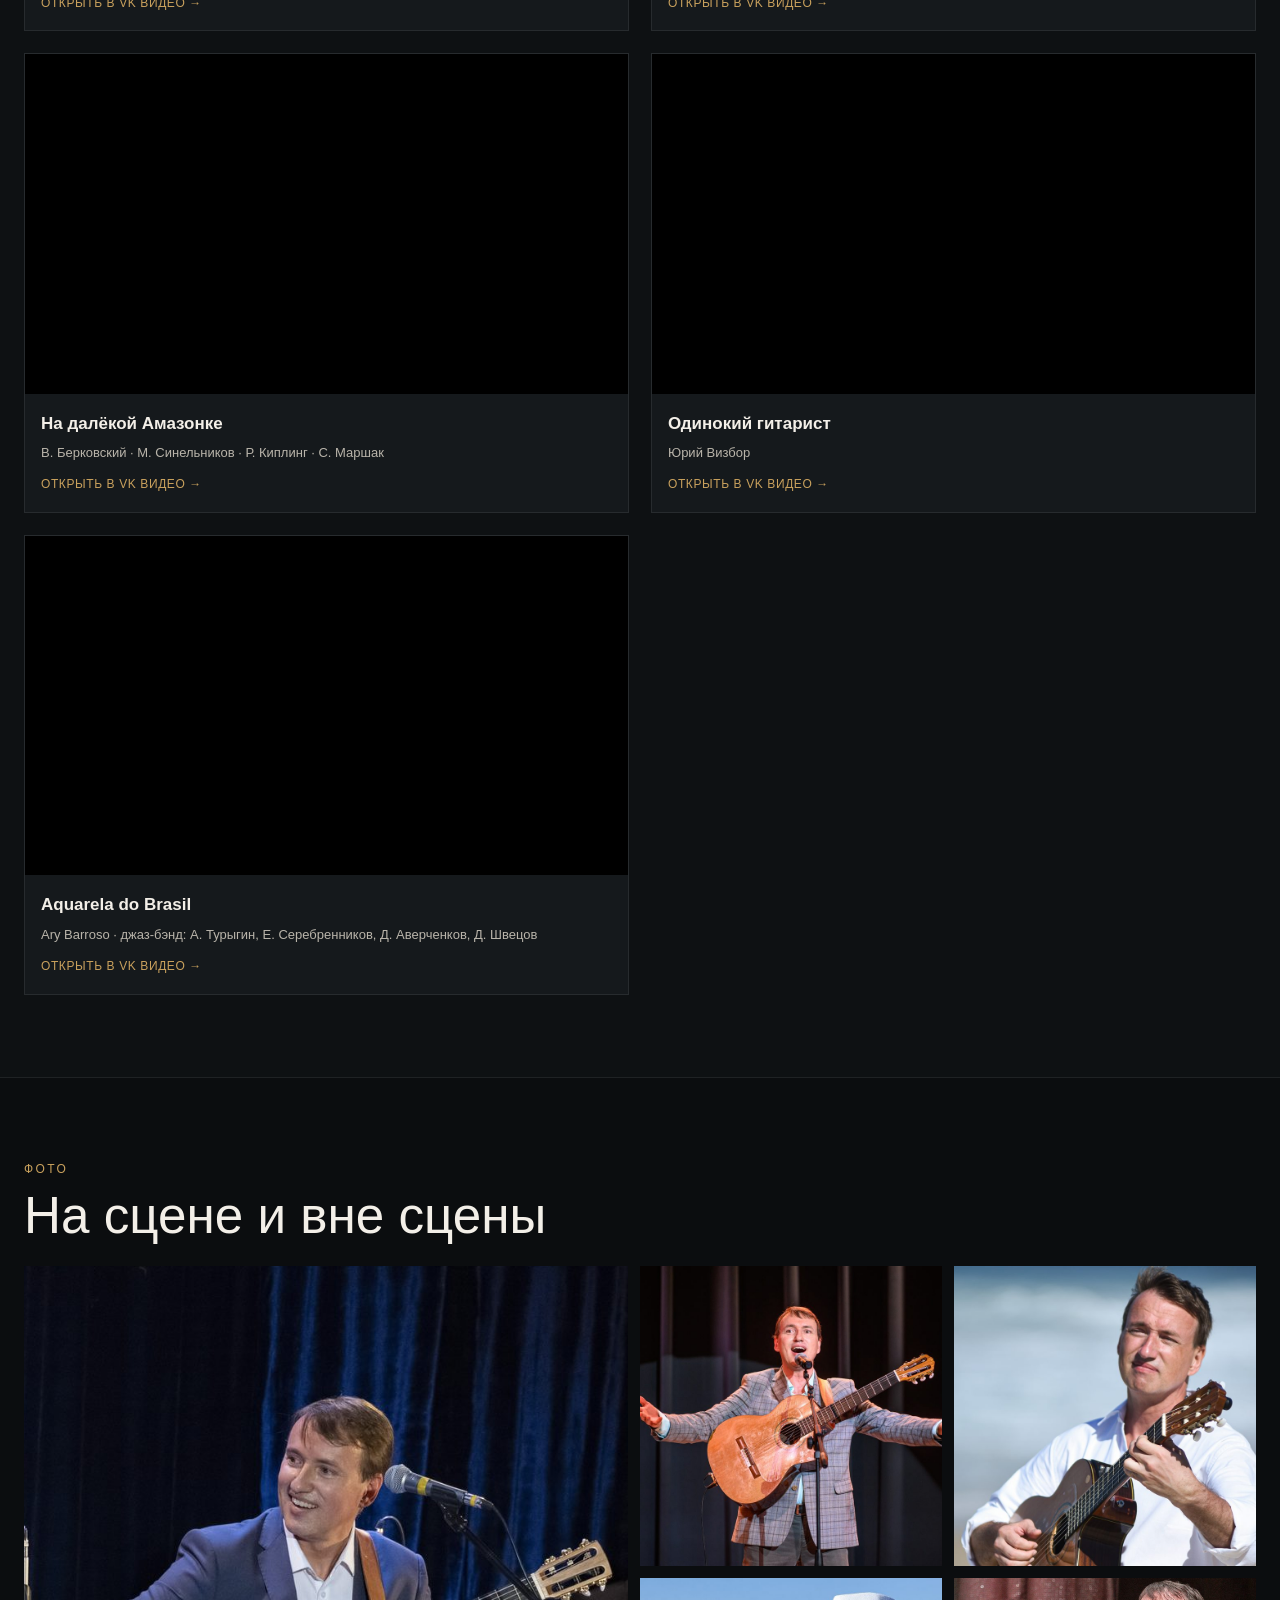
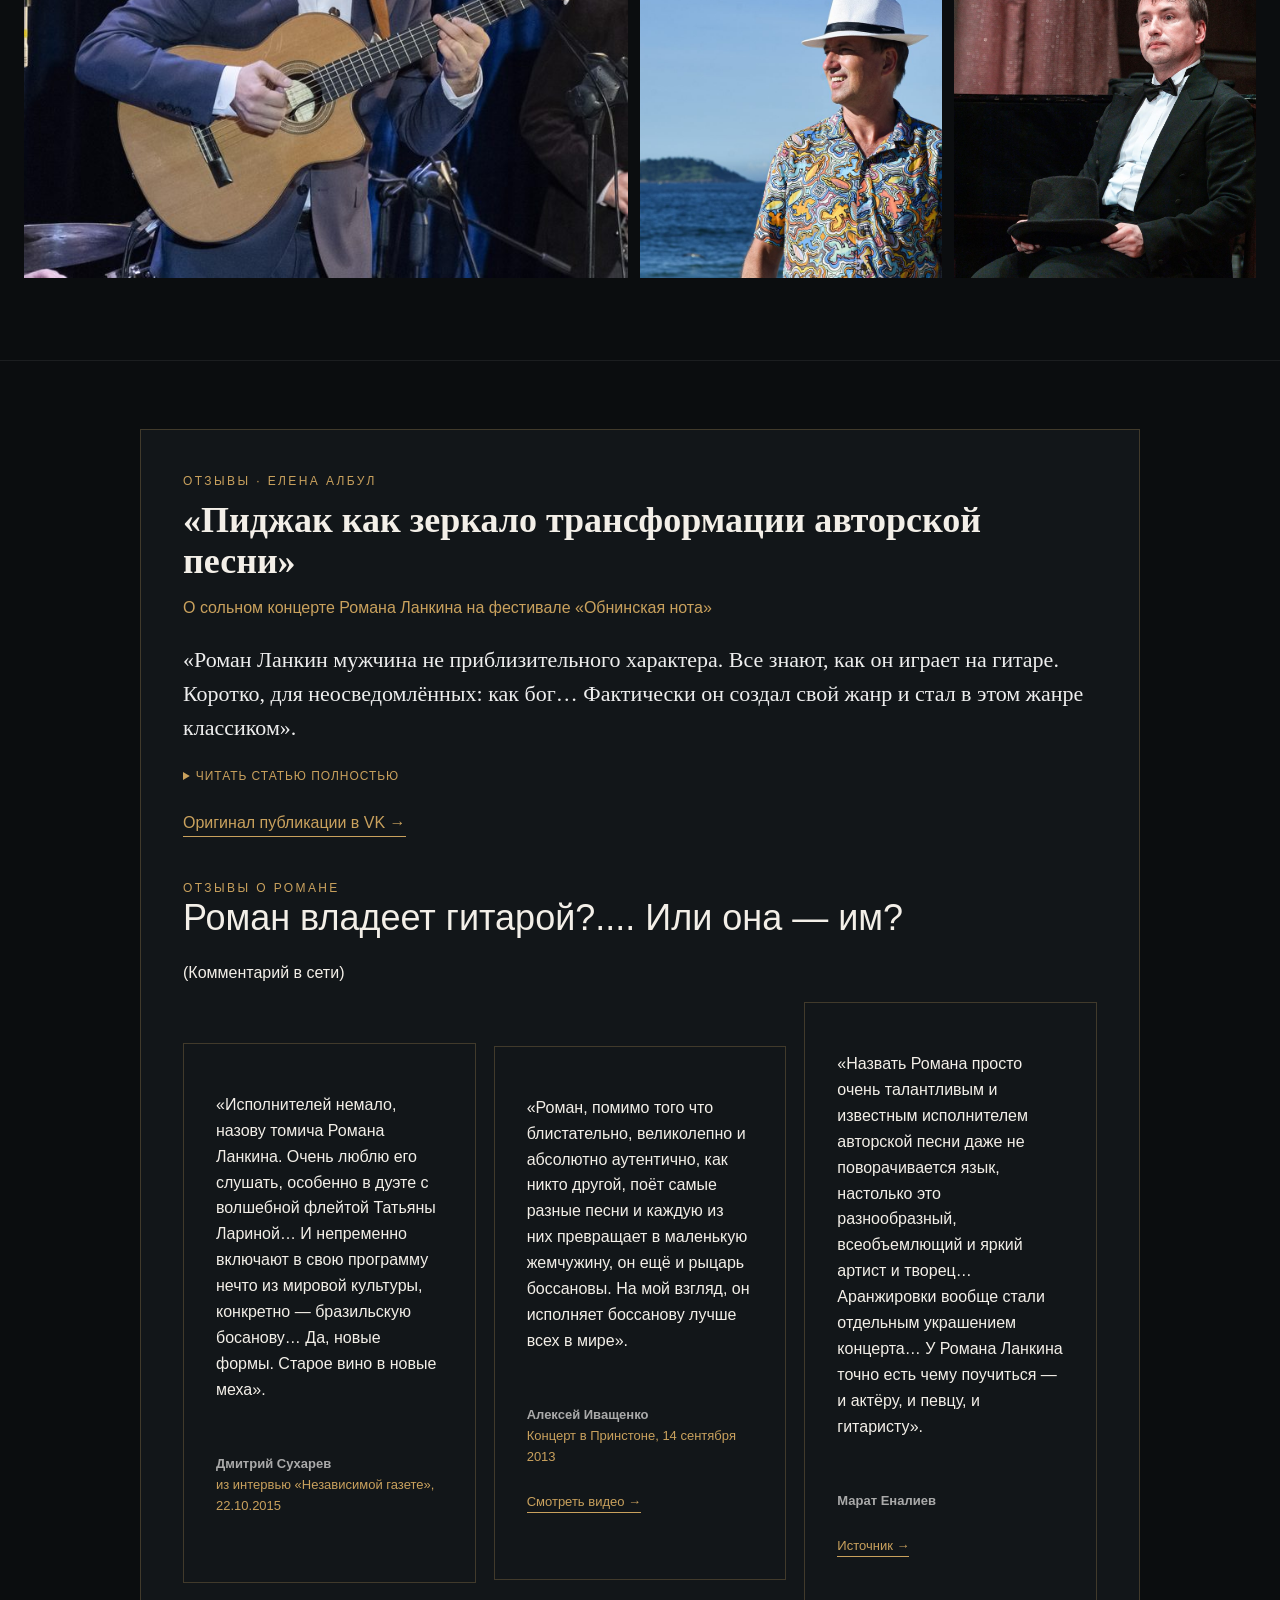
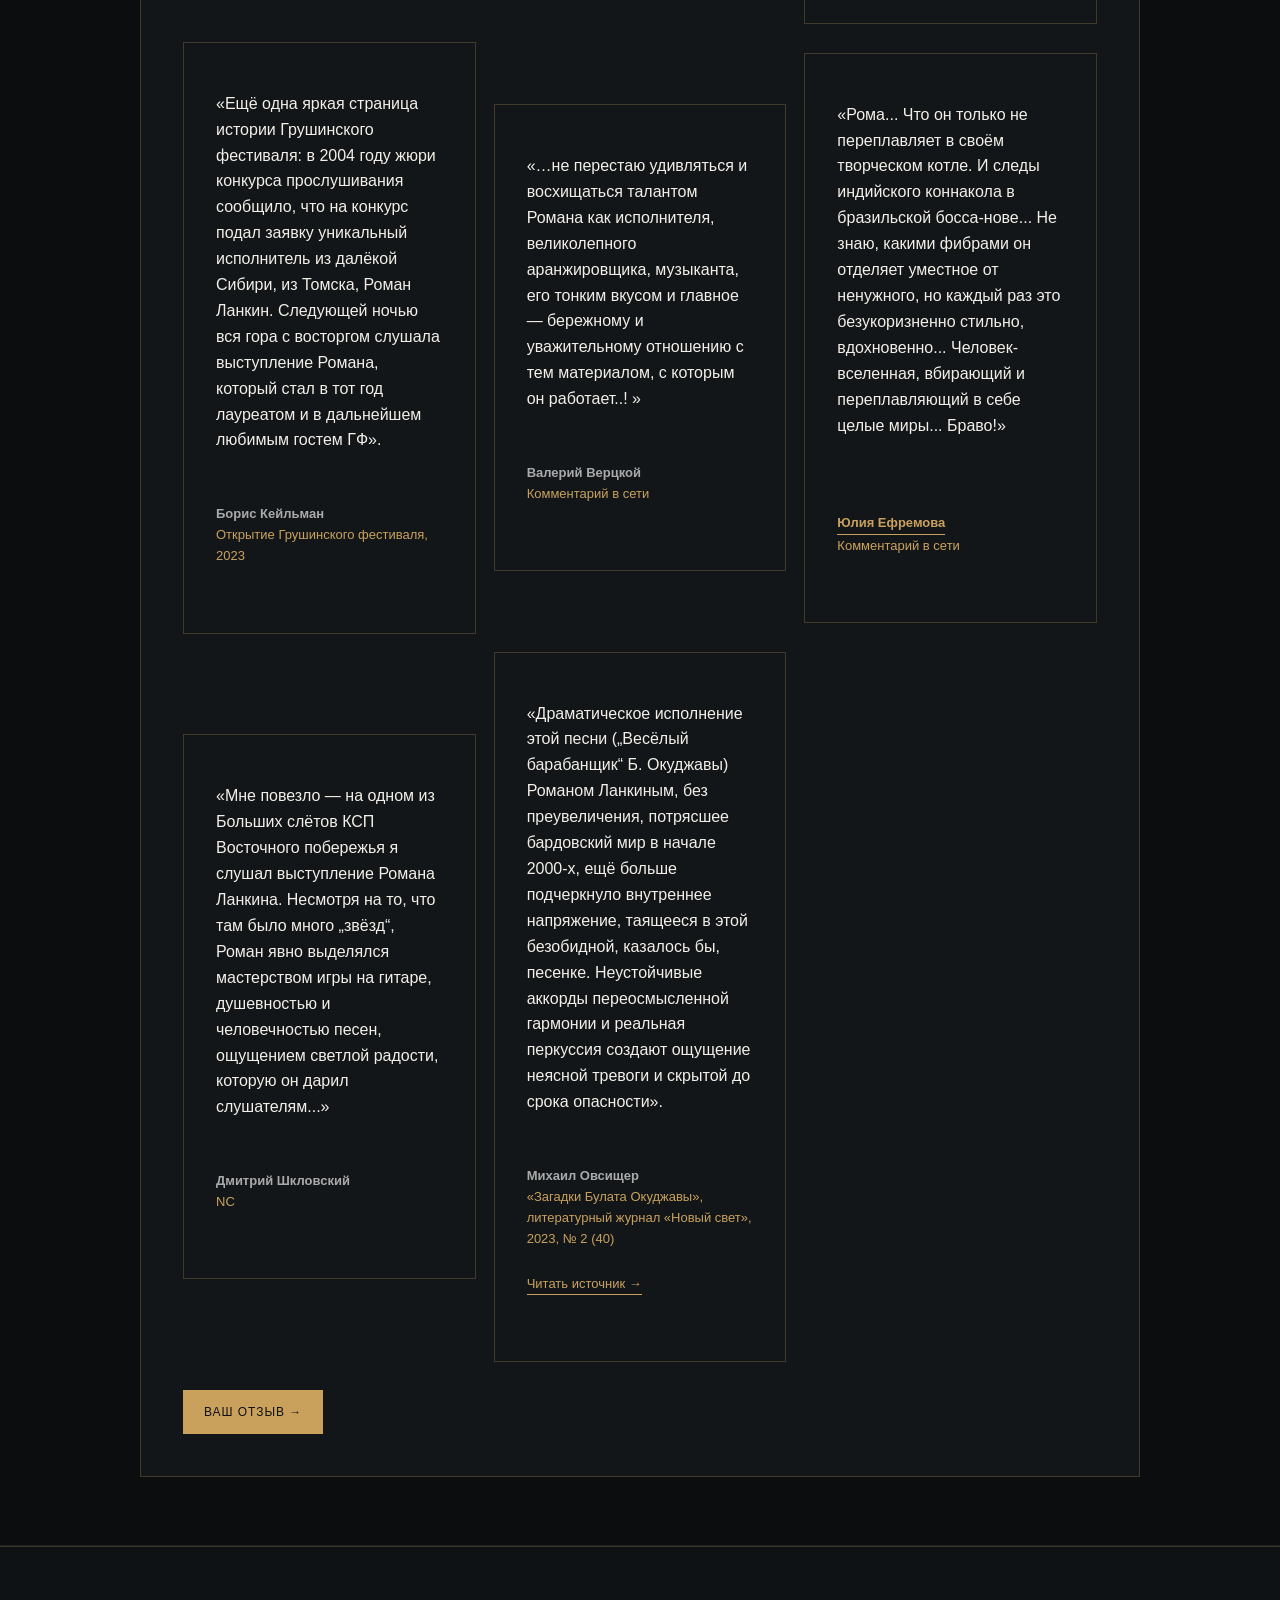
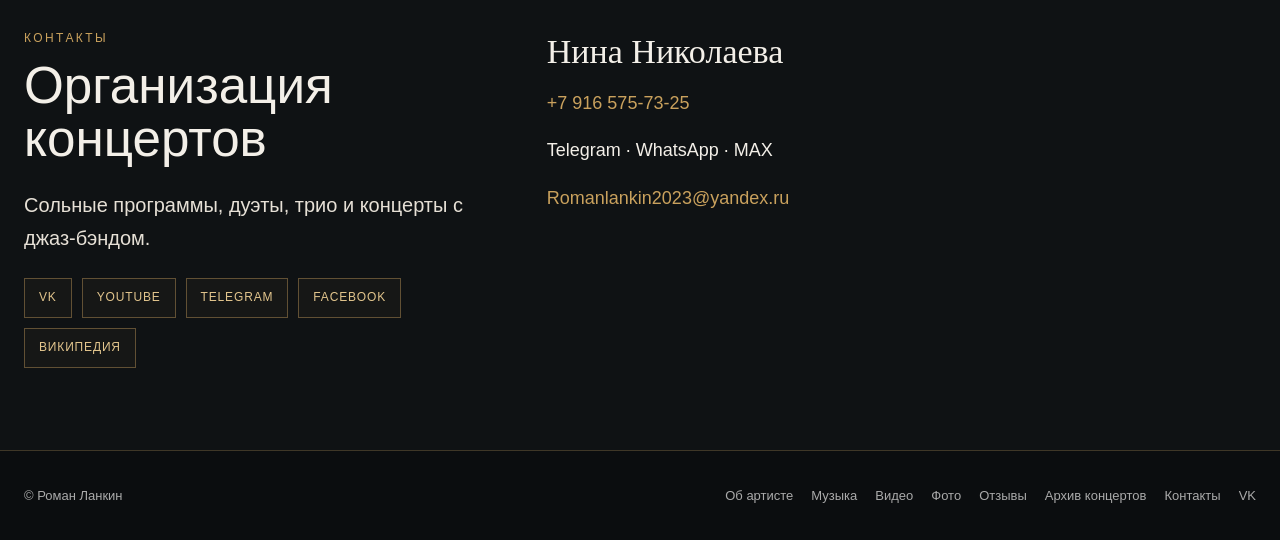
